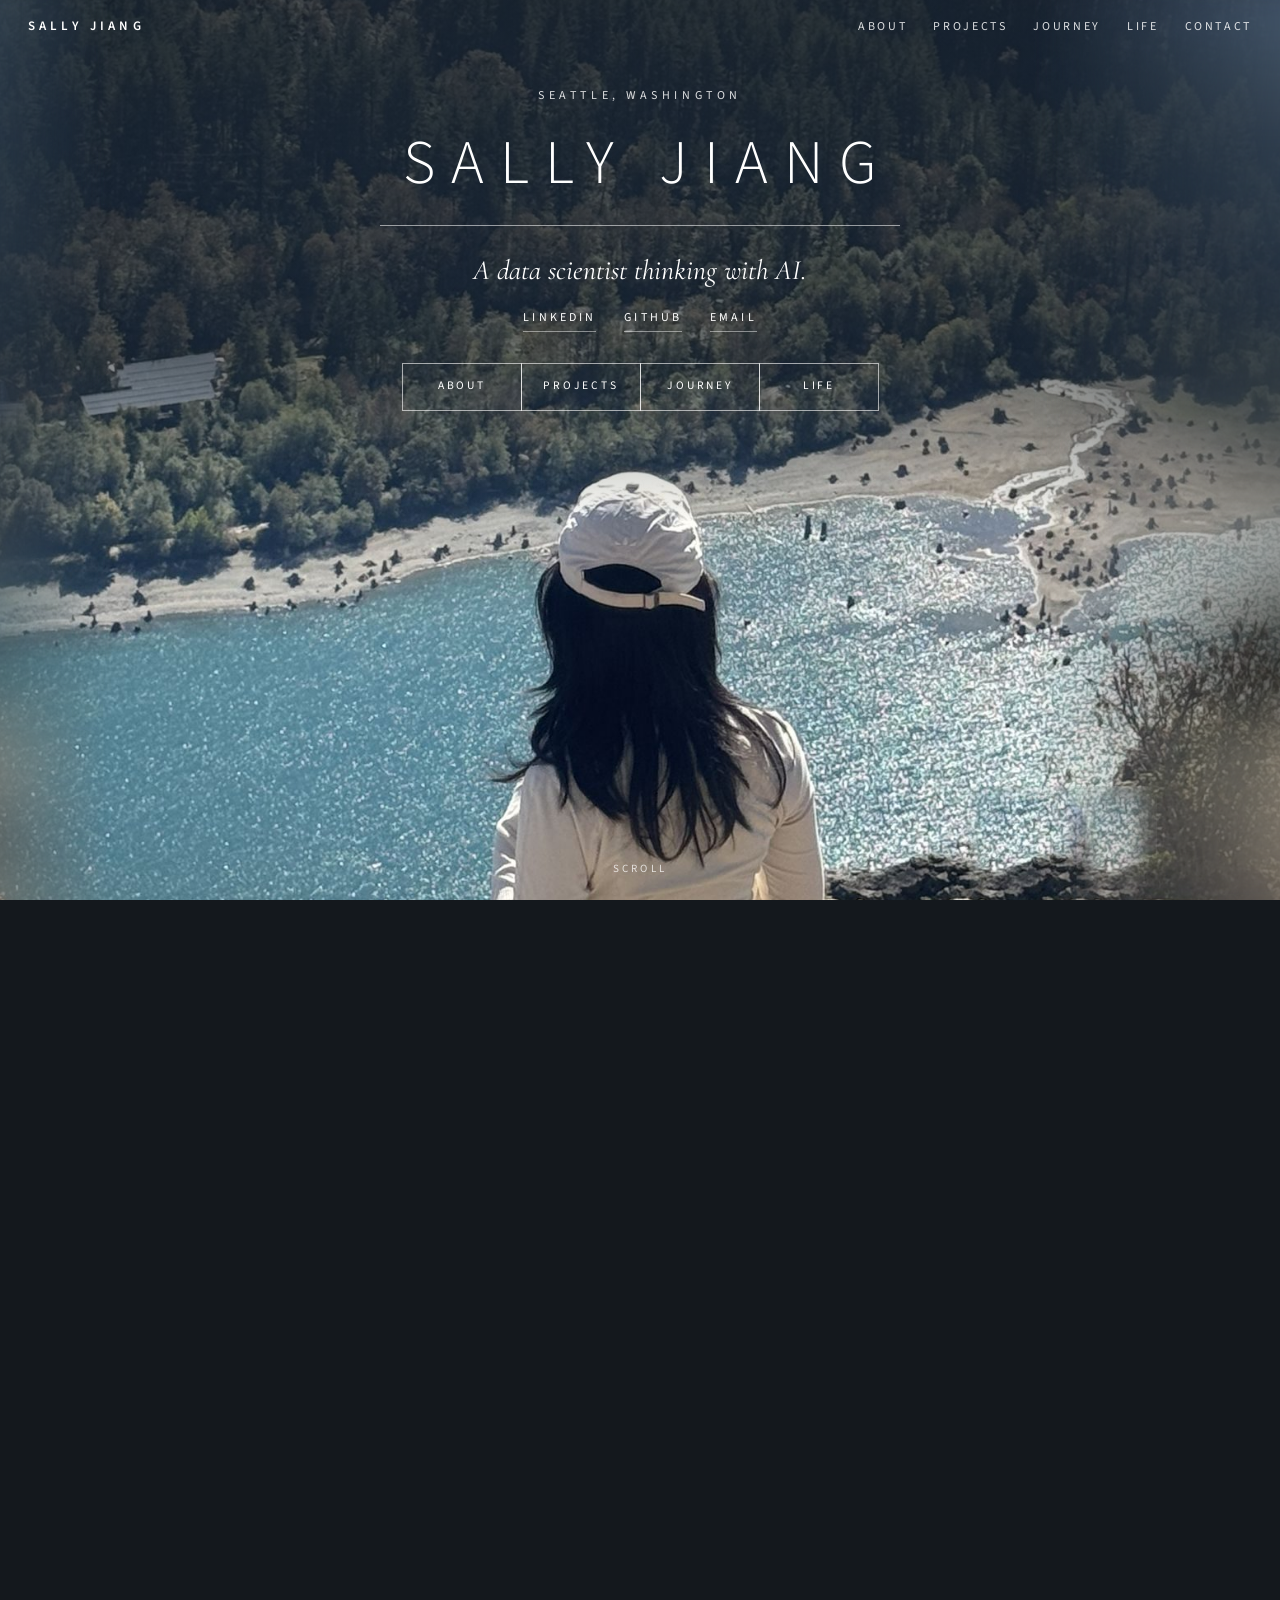
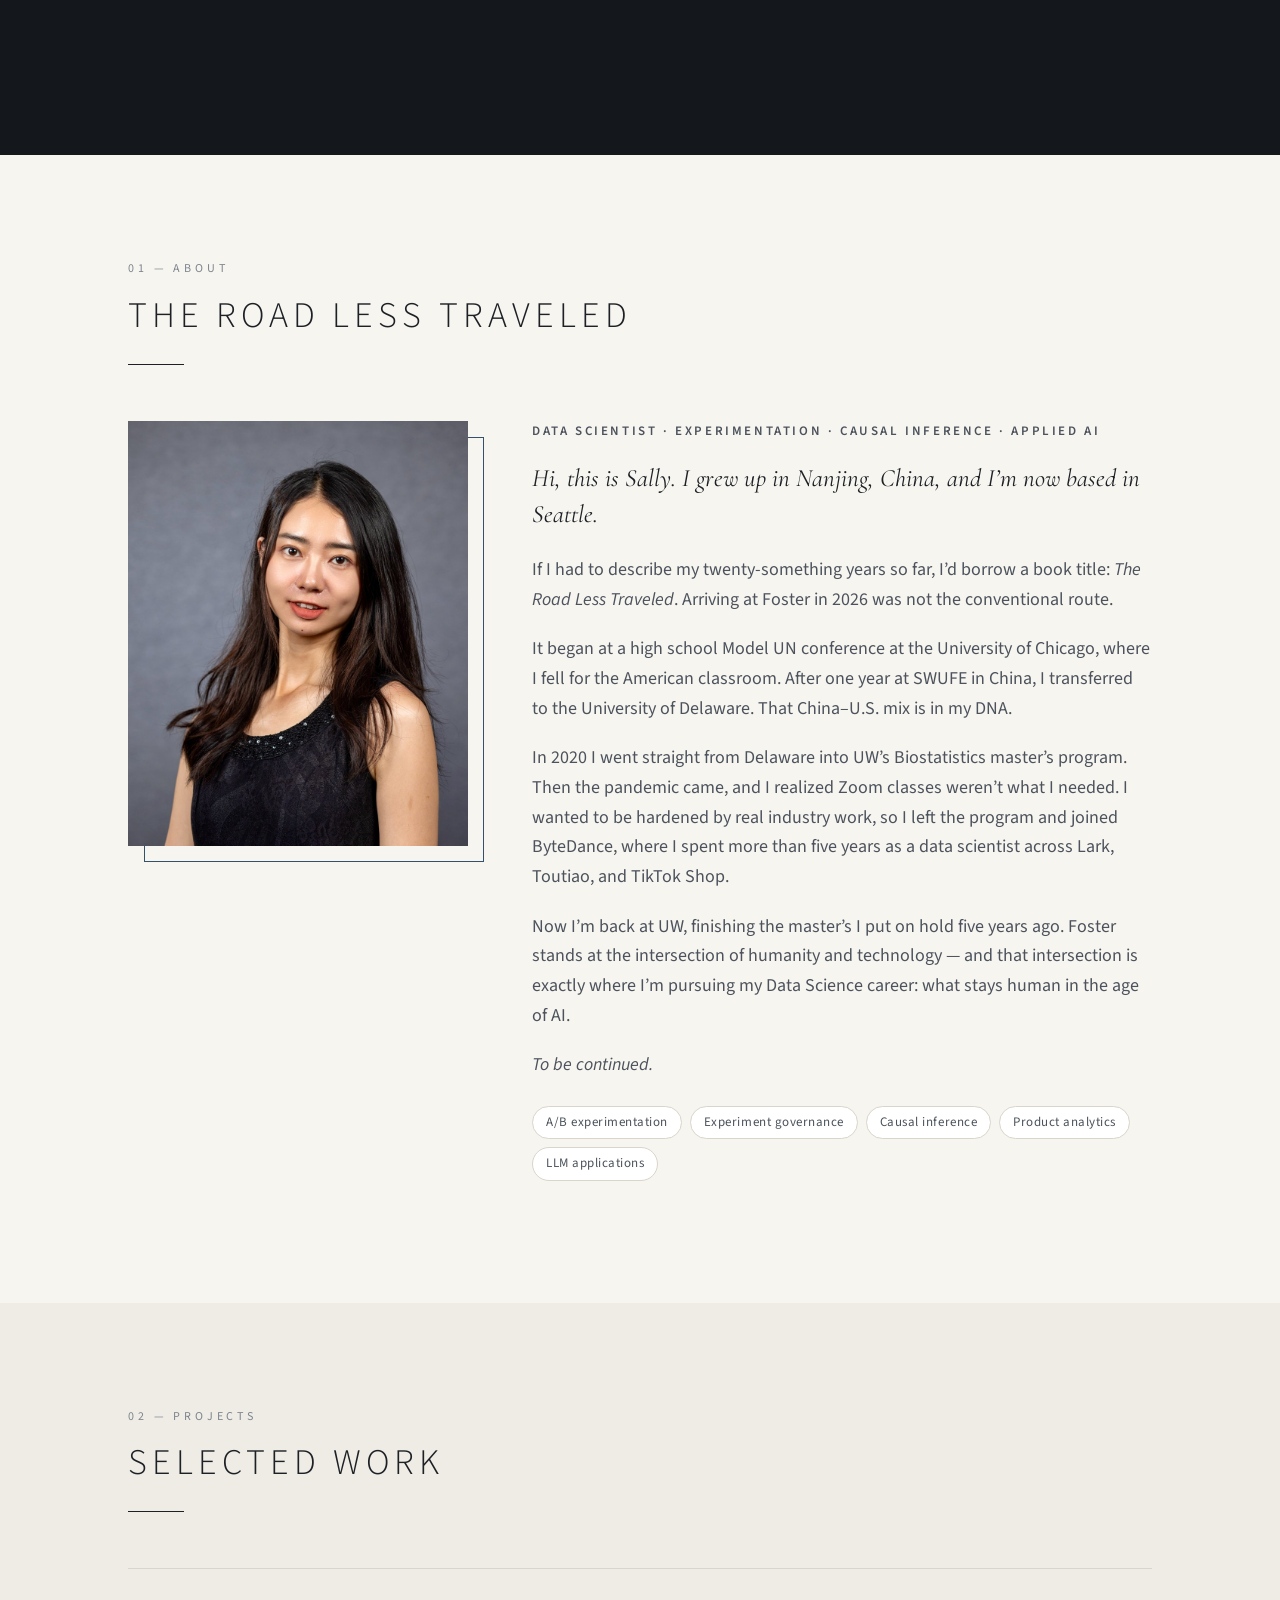
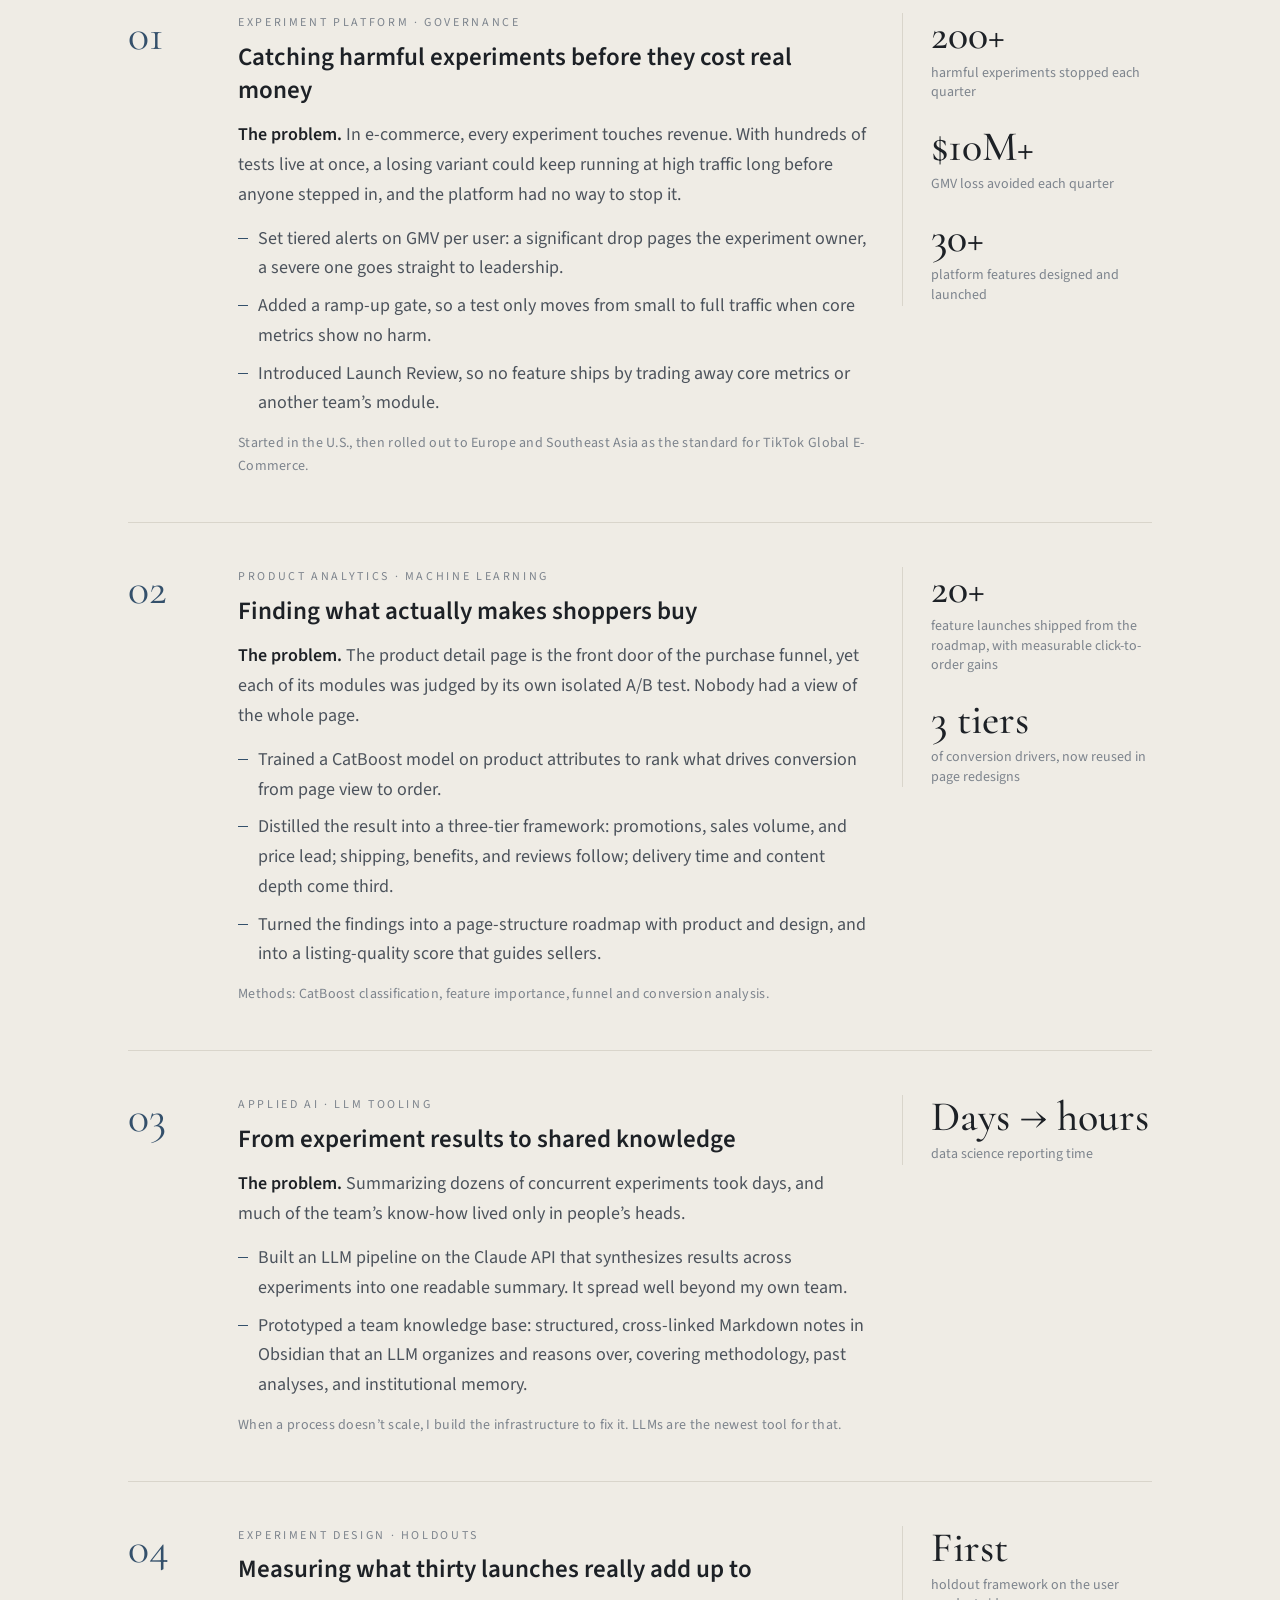
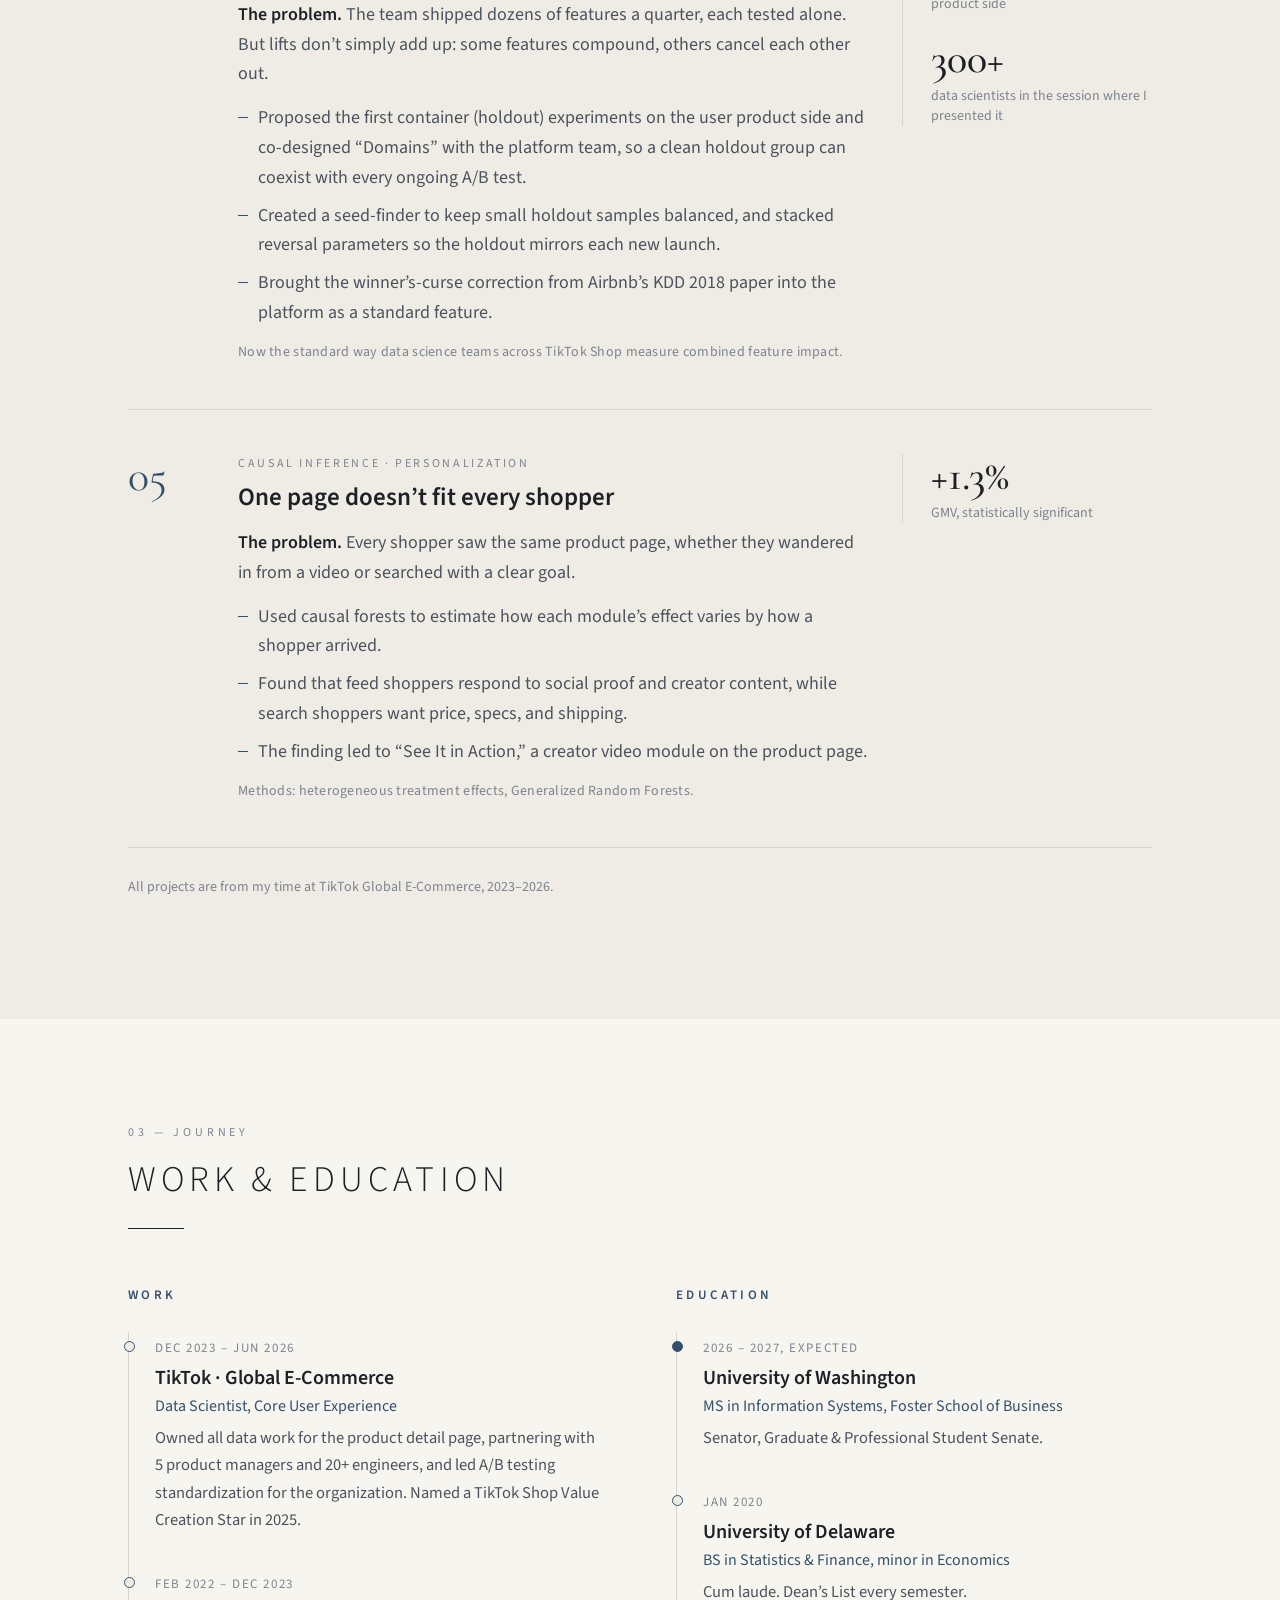
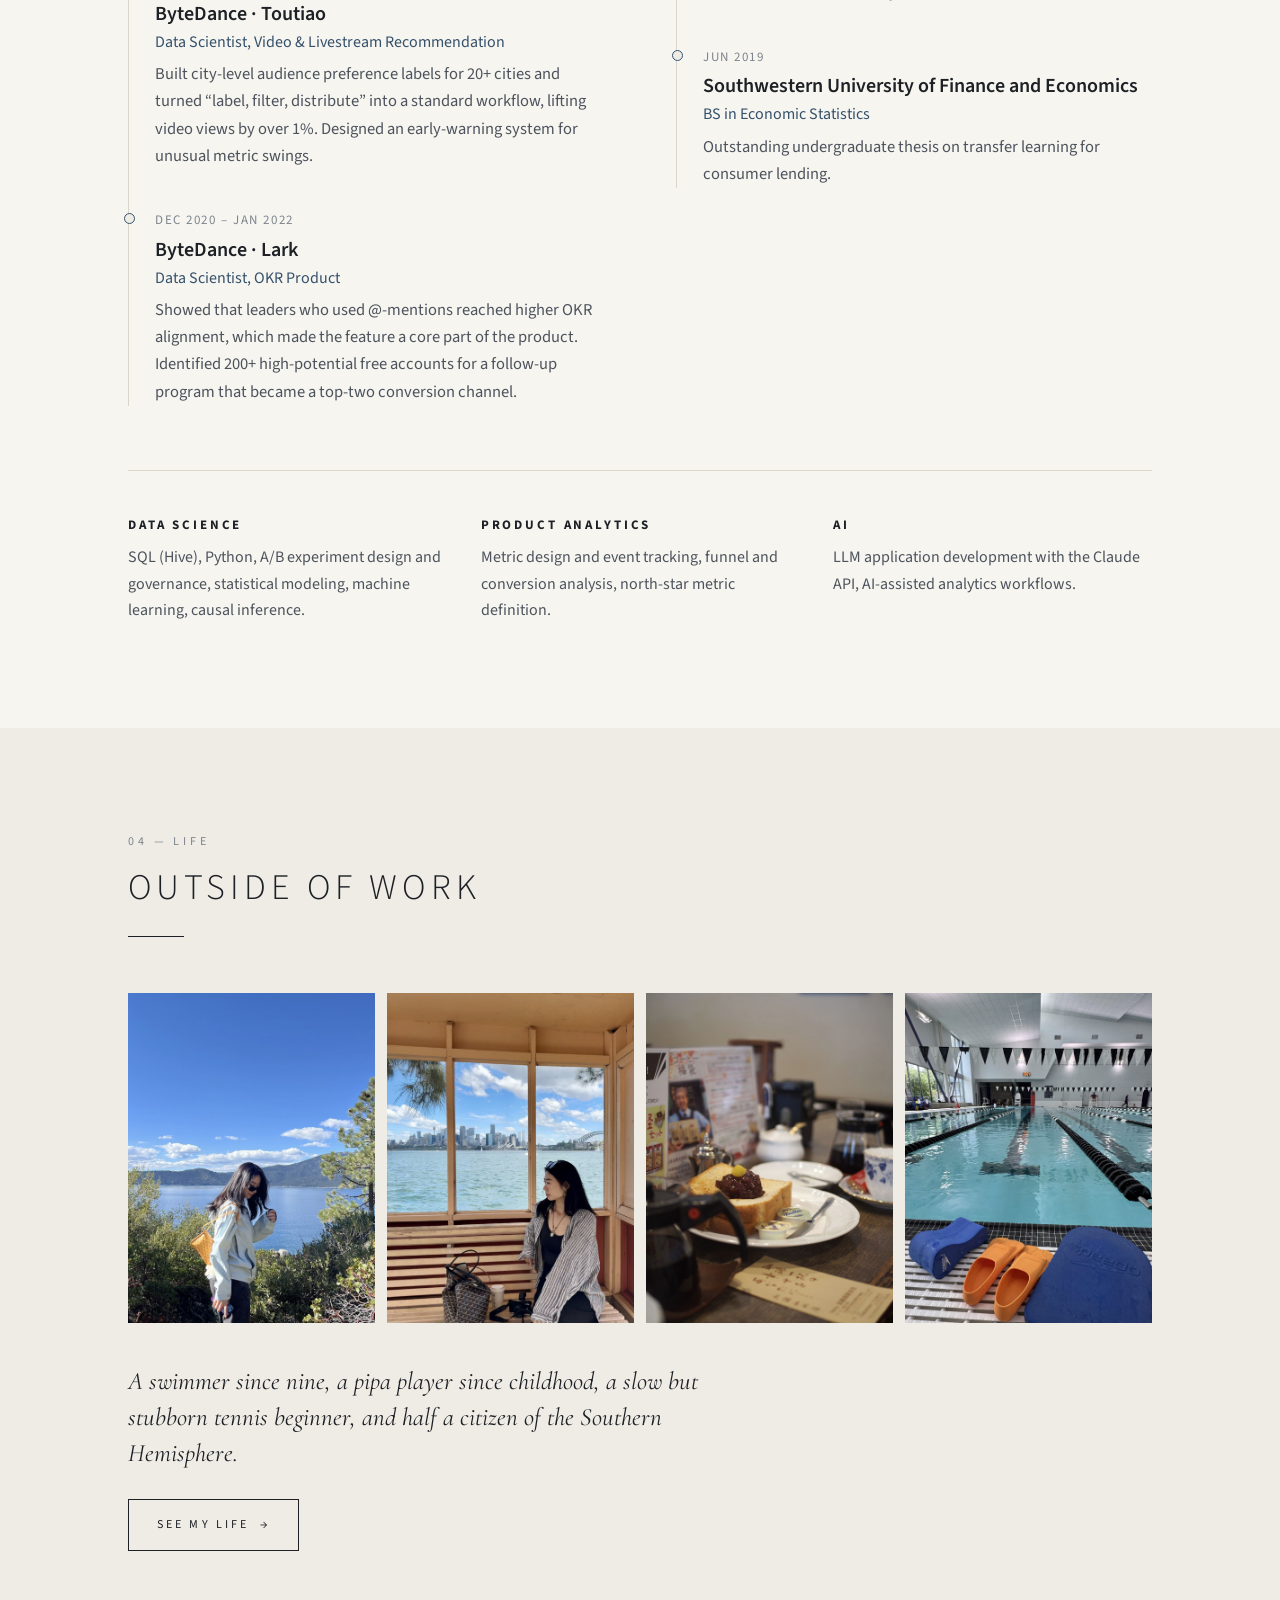
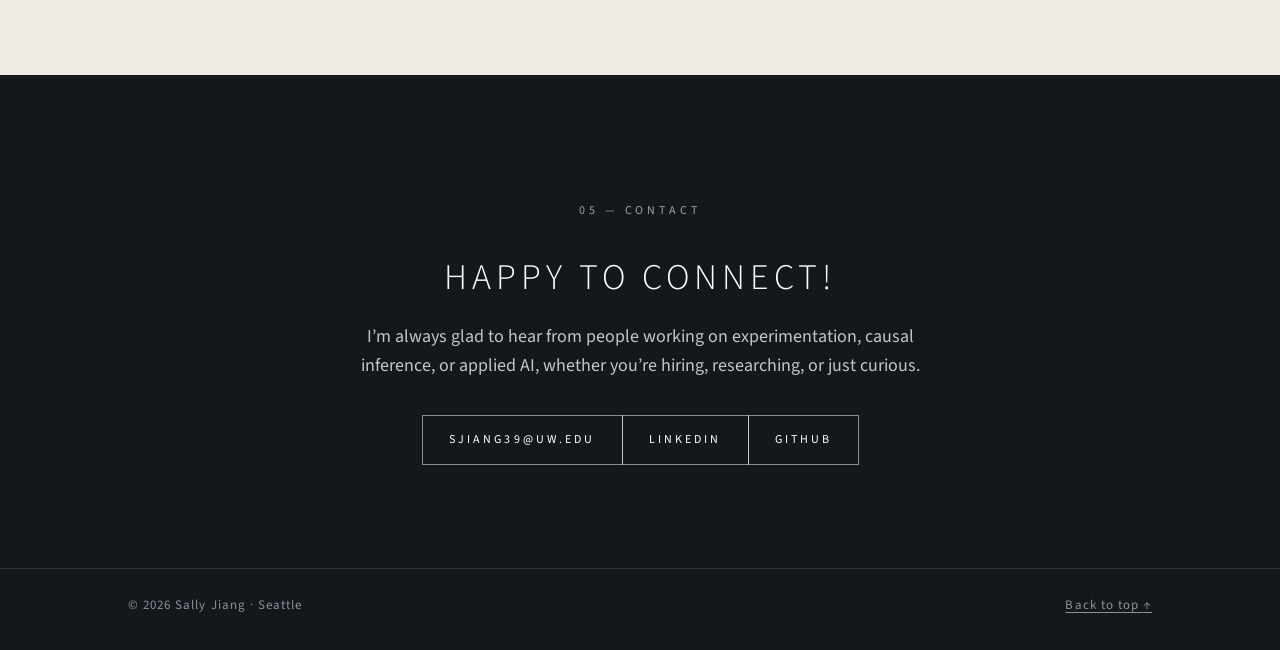
==== index.html @ 3e94e61e "Add files via upload" ====
<!doctype html>
<html lang="en">
<head>
<meta charset="utf-8">
<meta name="viewport" content="width=device-width, initial-scale=1">
<title>Sally Jiang — Data Scientist</title>
<meta name="description" content="Sally Jiang is a Seattle-based data scientist working on experimentation, causal inference, and applied AI. Formerly TikTok Shop; now at UW Foster.">
<meta property="og:title" content="Sally Jiang — Data Scientist">
<meta property="og:description" content="Experimentation, causal inference, and applied AI. Formerly TikTok Shop; now at UW Foster.">
<meta property="og:image" content="img/sally.jpg">
<link rel="preload" as="image" href="img/hero-back.jpg">
<link rel="icon" href="data:image/svg+xml,%3Csvg xmlns='http://www.w3.org/2000/svg' viewBox='0 0 64 64'%3E%3Crect width='64' height='64' fill='%2334506b'/%3E%3Ctext x='32' y='44' font-family='Georgia,serif' font-size='38' font-style='italic' fill='white' text-anchor='middle'%3ES%3C/text%3E%3C/svg%3E">
<link rel="preconnect" href="https://fonts.googleapis.com">
<link rel="preconnect" href="https://fonts.gstatic.com" crossorigin>
<link href="https://fonts.googleapis.com/css2?family=Cormorant+Garamond:ital,wght@0,500;1,400;1,500&family=Source+Sans+3:wght@300;400;600&display=swap" rel="stylesheet">
<link rel="stylesheet" href="style.css">
</head>
<body>

<header class="topbar" id="topbar">
  <a class="brand" href="#top">Sally Jiang</a>
  <nav aria-label="Primary">
    <a class="opt" href="#about">About</a>
    <a href="#projects">Projects</a>
    <a class="opt" href="#journey">Journey</a>
    <a href="life.html">Life</a>
    <a class="opt" href="#contact">Contact</a>
  </nav>
</header>

<div class="hero-scroll" id="top">
  <div class="hero-stage" id="stage">
    <div class="blur" style="background-image:url('img/hero-blur.jpg')"></div>
    <div class="shot"><img src="img/hero-back.jpg" alt="Sally seen from behind, sitting on a rocky ledge above a turquoise lake and a forested valley"></div>
    <div class="hero-inner">
      <p class="kicker">Seattle, Washington</p>
      <h1>Sally Jiang</h1>
      <div class="rule"></div>
      <p class="tagline">A data scientist thinking with AI.</p>
      <div class="links">
        <a href="https://www.linkedin.com/in/shan-jiang-uw4593/">LinkedIn</a>
        <a href="https://github.com/Sally615">GitHub</a>
        <a href="mailto:sjiang39@uw.edu">Email</a>
      </div>
      <nav class="boxnav" aria-label="Sections">
        <a href="#about">About</a>
        <a href="#projects">Projects</a>
        <a href="#journey">Journey</a>
        <a href="life.html">Life</a>
      </nav>
    </div>
    <div class="cue">Scroll</div>
  </div>
</div>

<main>

<!-- ============ ABOUT ============ -->
<section id="about">
  <div class="wrap">
    <div class="section-head reveal">
      <p class="eyebrow">01 — About</p>
      <h2>The road less traveled</h2>
    </div>
    <div class="about">
      <div class="portrait reveal">
        <img src="img/sally.jpg" alt="Portrait of Sally Jiang" width="900" height="1125">
      </div>
      <div class="body reveal">
        <p class="role">Data Scientist · Experimentation · Causal Inference · Applied AI</p>
        <p class="lede">Hi, this is Sally. I grew up in Nanjing, China, and I’m now based in Seattle.</p>
        <p>If I had to describe my twenty-something years so far, I’d borrow a book title: <em>The Road Less Traveled</em>. Arriving at Foster in 2026 was not the conventional route.</p>
        <p>It began at a high school Model UN conference at the University of Chicago, where I fell for the American classroom. After one year at SWUFE in China, I transferred to the University of Delaware. That China–U.S. mix is in my DNA.</p>
        <p>In 2020 I went straight from Delaware into UW’s Biostatistics master’s program. Then the pandemic came, and I realized Zoom classes weren’t what I needed. I wanted to be hardened by real industry work, so I left the program and joined ByteDance, where I spent more than five years as a data scientist across Lark, Toutiao, and TikTok Shop.</p>
        <p>Now I’m back at UW, finishing the master’s I put on hold five years ago. Foster stands at the intersection of humanity and technology — and that intersection is exactly where I’m pursuing my Data Science career: what stays human in the age of AI.</p>
        <p><em>To be continued.</em></p>
        <ul class="tags" aria-label="Focus areas">
          <li>A/B experimentation</li>
          <li>Experiment governance</li>
          <li>Causal inference</li>
          <li>Product analytics</li>
          <li>LLM applications</li>
        </ul>
      </div>
    </div>
  </div>
</section>

<!-- ============ PROJECTS ============ -->
<section id="projects" class="tint">
  <div class="wrap">
    <div class="section-head reveal">
      <p class="eyebrow">02 — Projects</p>
      <h2>Selected work</h2>
    </div>

    <article class="project reveal">
      <div class="num">01</div>
      <div>
        <p class="area">Experiment platform · Governance</p>
        <h3>Catching harmful experiments before they cost real money</h3>
        <p><b>The problem.</b> In e-commerce, every experiment touches revenue. With hundreds of tests live at once, a losing variant could keep running at high traffic long before anyone stepped in, and the platform had no way to stop it.</p>
        <ul class="how">
          <li>Set tiered alerts on GMV per user: a significant drop pages the experiment owner, a severe one goes straight to leadership.</li>
          <li>Added a ramp-up gate, so a test only moves from small to full traffic when core metrics show no harm.</li>
          <li>Introduced Launch Review, so no feature ships by trading away core metrics or another team’s module.</li>
        </ul>
        <p class="meth">Started in the U.S., then rolled out to Europe and Southeast Asia as the standard for TikTok Global E-Commerce.</p>
      </div>
      <aside>
        <div class="stat"><b>200+</b><span>harmful experiments stopped each quarter</span></div>
        <div class="stat"><b>$10M+</b><span>GMV loss avoided each quarter</span></div>
        <div class="stat"><b>30+</b><span>platform features designed and launched</span></div>
      </aside>
    </article>

    <article class="project reveal">
      <div class="num">02</div>
      <div>
        <p class="area">Product analytics · Machine learning</p>
        <h3>Finding what actually makes shoppers buy</h3>
        <p><b>The problem.</b> The product detail page is the front door of the purchase funnel, yet each of its modules was judged by its own isolated A/B test. Nobody had a view of the whole page.</p>
        <ul class="how">
          <li>Trained a CatBoost model on product attributes to rank what drives conversion from page view to order.</li>
          <li>Distilled the result into a three-tier framework: promotions, sales volume, and price lead; shipping, benefits, and reviews follow; delivery time and content depth come third.</li>
          <li>Turned the findings into a page-structure roadmap with product and design, and into a listing-quality score that guides sellers.</li>
        </ul>
        <p class="meth">Methods: CatBoost classification, feature importance, funnel and conversion analysis.</p>
      </div>
      <aside>
        <div class="stat"><b>20+</b><span>feature launches shipped from the roadmap, with measurable click-to-order gains</span></div>
        <div class="stat"><b>3 tiers</b><span>of conversion drivers, now reused in page redesigns</span></div>
      </aside>
    </article>

    <article class="project reveal">
      <div class="num">03</div>
      <div>
        <p class="area">Applied AI · LLM tooling</p>
        <h3>From experiment results to shared knowledge</h3>
        <p><b>The problem.</b> Summarizing dozens of concurrent experiments took days, and much of the team’s know-how lived only in people’s heads.</p>
        <ul class="how">
          <li>Built an LLM pipeline on the Claude API that synthesizes results across experiments into one readable summary. It spread well beyond my own team.</li>
          <li>Prototyped a team knowledge base: structured, cross-linked Markdown notes in Obsidian that an LLM organizes and reasons over, covering methodology, past analyses, and institutional memory.</li>
        </ul>
        <p class="meth">When a process doesn’t scale, I build the infrastructure to fix it. LLMs are the newest tool for that.</p>
      </div>
      <aside>
        <div class="stat"><b>Days → hours</b><span>data science reporting time</span></div>
      </aside>
    </article>

    <article class="project reveal">
      <div class="num">04</div>
      <div>
        <p class="area">Experiment design · Holdouts</p>
        <h3>Measuring what thirty launches really add up to</h3>
        <p><b>The problem.</b> The team shipped dozens of features a quarter, each tested alone. But lifts don’t simply add up: some features compound, others cancel each other out.</p>
        <ul class="how">
          <li>Proposed the first container (holdout) experiments on the user product side and co-designed “Domains” with the platform team, so a clean holdout group can coexist with every ongoing A/B test.</li>
          <li>Created a seed-finder to keep small holdout samples balanced, and stacked reversal parameters so the holdout mirrors each new launch.</li>
          <li>Brought the winner’s-curse correction from Airbnb’s KDD 2018 paper into the platform as a standard feature.</li>
        </ul>
        <p class="meth">Now the standard way data science teams across TikTok Shop measure combined feature impact.</p>
      </div>
      <aside>
        <div class="stat"><b>First</b><span>holdout framework on the user product side</span></div>
        <div class="stat"><b>300+</b><span>data scientists in the session where I presented it</span></div>
      </aside>
    </article>

    <article class="project reveal">
      <div class="num">05</div>
      <div>
        <p class="area">Causal inference · Personalization</p>
        <h3>One page doesn’t fit every shopper</h3>
        <p><b>The problem.</b> Every shopper saw the same product page, whether they wandered in from a video or searched with a clear goal.</p>
        <ul class="how">
          <li>Used causal forests to estimate how each module’s effect varies by how a shopper arrived.</li>
          <li>Found that feed shoppers respond to social proof and creator content, while search shoppers want price, specs, and shipping.</li>
          <li>The finding led to “See It in Action,” a creator video module on the product page.</li>
        </ul>
        <p class="meth">Methods: heterogeneous treatment effects, Generalized Random Forests.</p>
      </div>
      <aside>
        <div class="stat"><b>+1.3%</b><span>GMV, statistically significant</span></div>
      </aside>
    </article>

    <p class="note">All projects are from my time at TikTok Global E-Commerce, 2023–2026.</p>
  </div>
</section>

<!-- ============ JOURNEY ============ -->
<section id="journey">
  <div class="wrap">
    <div class="section-head reveal">
      <p class="eyebrow">03 — Journey</p>
      <h2>Work &amp; education</h2>
    </div>
    <div class="journey">
      <div class="reveal">
        <h3 class="col">Work</h3>
        <ol class="timeline">
          <li>
            <time>Dec 2023 – Jun 2026</time>
            <h4>TikTok · Global E-Commerce</h4>
            <p class="sub">Data Scientist, Core User Experience</p>
            <p>Owned all data work for the product detail page, partnering with 5 product managers and 20+ engineers, and led A/B testing standardization for the organization. Named a TikTok Shop Value Creation Star in 2025.</p>
          </li>
          <li>
            <time>Feb 2022 – Dec 2023</time>
            <h4>ByteDance · Toutiao</h4>
            <p class="sub">Data Scientist, Video &amp; Livestream Recommendation</p>
            <p>Built city-level audience preference labels for 20+ cities and turned “label, filter, distribute” into a standard workflow, lifting video views by over 1%. Designed an early-warning system for unusual metric swings.</p>
          </li>
          <li>
            <time>Dec 2020 – Jan 2022</time>
            <h4>ByteDance · Lark</h4>
            <p class="sub">Data Scientist, OKR Product</p>
            <p>Showed that leaders who used @-mentions reached higher OKR alignment, which made the feature a core part of the product. Identified 200+ high-potential free accounts for a follow-up program that became a top-two conversion channel.</p>
          </li>
        </ol>
      </div>
      <div class="reveal">
        <h3 class="col">Education</h3>
        <ol class="timeline">
          <li class="now">
            <time>2026 – 2027, expected</time>
            <h4>University of Washington</h4>
            <p class="sub">MS in Information Systems, Foster School of Business</p>
            <p>Senator, Graduate &amp; Professional Student Senate.</p>
          </li>
          <li>
            <time>Jan 2020</time>
            <h4>University of Delaware</h4>
            <p class="sub">BS in Statistics &amp; Finance, minor in Economics</p>
            <p>Cum laude. Dean’s List every semester.</p>
          </li>
          <li>
            <time>Jun 2019</time>
            <h4>Southwestern University of Finance and Economics</h4>
            <p class="sub">BS in Economic Statistics</p>
            <p>Outstanding undergraduate thesis on transfer learning for consumer lending.</p>
          </li>
        </ol>
      </div>
    </div>

    <div class="skills reveal">
      <div>
        <h4>Data science</h4>
        <p>SQL (Hive), Python, A/B experiment design and governance, statistical modeling, machine learning, causal inference.</p>
      </div>
      <div>
        <h4>Product analytics</h4>
        <p>Metric design and event tracking, funnel and conversion analysis, north-star metric definition.</p>
      </div>
      <div>
        <h4>AI</h4>
        <p>LLM application development with the Claude API, AI-assisted analytics workflows.</p>
      </div>
    </div>
  </div>
</section>

<!-- ============ LIFE TEASER ============ -->
<section id="life" class="tint">
  <div class="wrap">
    <div class="section-head reveal">
      <p class="eyebrow">04 — Life</p>
      <h2>Outside of work</h2>
    </div>
    <div class="teaser reveal">
      <a href="life.html"><img src="img/lake.jpg" alt="Sally on a trail above a blue mountain lake" loading="lazy"></a>
      <a href="life.html"><img src="img/sydney-harbour.jpg" alt="Sally in a wooden shelter looking across Sydney Harbour" loading="lazy"></a>
      <a href="life.html"><img src="img/toast.jpg" alt="Thick toast and coffee in a Japanese kissaten" loading="lazy"></a>
      <a href="life.html"><img src="img/pool.jpg" alt="An indoor lap pool with fins and a kickboard on the deck" loading="lazy"></a>
    </div>
    <p class="lede reveal" style="max-width:640px">A swimmer since nine, a pipa player since childhood, a slow but stubborn tennis beginner, and half a citizen of the Southern Hemisphere.</p>
    <p class="reveal" style="margin-top:28px"><a class="btn" href="life.html">See my life &nbsp;→</a></p>
  </div>
</section>

</main>

<!-- ============ CONTACT ============ -->
<section id="contact" class="contact">
  <div class="wrap">
    <p class="eyebrow">05 — Contact</p>
    <h2>Happy to connect!</h2>
    <p>I’m always glad to hear from people working on experimentation, causal inference, or applied AI, whether you’re hiring, researching, or just curious.</p>
    <div class="links">
      <a href="mailto:sjiang39@uw.edu">sjiang39@uw.edu</a>
      <a href="https://www.linkedin.com/in/shan-jiang-uw4593/">LinkedIn</a>
      <a href="https://github.com/Sally615">GitHub</a>
    </div>
  </div>
</section>
<footer>
  <div class="wrap"><span>© 2026 Sally Jiang · Seattle</span><a href="#top">Back to top ↑</a></div>
</footer>

<script>
(function () {
  var bar = document.getElementById('topbar');
  var stage = document.getElementById('stage'), wrap = document.getElementById('top');
  function onScroll() {
    var vh = window.innerHeight, span = wrap.offsetHeight - vh;
    var p = span > 10 ? Math.min(1, Math.max(0, window.scrollY / span)) : 0;
    stage.style.setProperty('--p', p.toFixed(4));
    bar.classList.toggle('solid', window.scrollY > wrap.offsetHeight - 70);
  }
  window.addEventListener('resize', onScroll);
  window.addEventListener('scroll', onScroll, { passive: true }); onScroll();
  var els = document.querySelectorAll('.reveal');
  if (!('IntersectionObserver' in window)) { els.forEach(function (e) { e.classList.add('in'); }); return; }
  var io = new IntersectionObserver(function (entries) {
    entries.forEach(function (en) { if (en.isIntersecting) { en.target.classList.add('in'); io.unobserve(en.target); } });
  }, { threshold: 0.08 });
  els.forEach(function (e) { io.observe(e); });
})();
</script>
</body>
</html>
---- style.css ----
/* Sally Jiang — personal site */
:root {
  --paper: #f7f5f0;
  --paper-2: #efece5;
  --ink: #1d2126;
  --ink-2: #4c535c;
  --ink-3: #7d848d;
  --line: #d9d5cb;
  --accent: #34506b;      /* indigo, the Japanese "ai" blue */
  --accent-soft: #e3e8ee;
  --night: #14181d;
  --sans: "Source Sans 3", "Source Sans Pro", -apple-system, BlinkMacSystemFont, "Segoe UI", Helvetica, Arial, sans-serif;
  --serif: "Cormorant Garamond", "Iowan Old Style", Georgia, serif;
  --wrap: 1080px;
}

* { box-sizing: border-box; }
html { scroll-behavior: smooth; -webkit-text-size-adjust: 100%; }
body {
  margin: 0;
  background: var(--paper);
  color: var(--ink);
  font-family: var(--sans);
  font-size: 18px;
  line-height: 1.65;
  font-weight: 400;
  -webkit-font-smoothing: antialiased;
}
img { display: block; max-width: 100%; height: auto; }
a { color: var(--accent); text-decoration-thickness: 1px; text-underline-offset: 3px; }
a:hover { color: var(--ink); }
p { margin: 0 0 1.1em; }
h1, h2, h3 { margin: 0; font-weight: 400; }

.wrap { max-width: var(--wrap); margin: 0 auto; padding: 0 28px; }

/* ---------- Top bar ---------- */
.topbar {
  position: fixed; inset: 0 0 auto 0; z-index: 20;
  display: flex; align-items: center; justify-content: space-between;
  padding: 16px 28px;
  color: #fff;
  transition: background .3s, color .3s, box-shadow .3s, padding .3s;
}
.topbar .brand {
  font-size: 13px; letter-spacing: .32em; text-transform: uppercase;
  color: inherit; text-decoration: none; font-weight: 600;
}
.topbar nav { display: flex; gap: 26px; }
.topbar nav a {
  font-size: 12px; letter-spacing: .22em; text-transform: uppercase;
  color: inherit; text-decoration: none; opacity: .85;
}
.topbar nav a:hover, .topbar nav a[aria-current] { opacity: 1; border-bottom: 1px solid currentColor; padding-bottom: 3px; }
.topbar.solid {
  background: rgba(247, 245, 240, .94);
  backdrop-filter: blur(8px);
  color: var(--ink);
  box-shadow: 0 1px 0 var(--line);
  padding: 12px 28px;
}

/* ---------- Hero ---------- */
.hero {
  position: relative; min-height: 100vh; min-height: 100svh;
  display: grid; place-items: center;
  color: #fff; text-align: center;
  background: var(--night) center 30% / cover no-repeat;
  padding: 110px 24px 80px;
}
.hero::before {
  content: ""; position: absolute; inset: 0;
  background: linear-gradient(180deg, rgba(14,18,22,.62) 0%, rgba(14,18,22,.50) 55%, rgba(14,18,22,.30) 100%);
}
.hero > * { position: relative; }
.hero-inner { max-width: 780px; }
.hero .kicker {
  font-size: 12px; letter-spacing: .38em; text-transform: uppercase; opacity: .85; margin: 0 0 26px;
}
.hero h1 {
  font-size: clamp(34px, 6.2vw, 62px);
  letter-spacing: .26em; text-transform: uppercase; font-weight: 300;
  padding-left: .26em; /* optical centring for tracked caps */
  line-height: 1.15;
}
.hero .rule { width: 100%; max-width: 560px; height: 1px; background: rgba(255,255,255,.55); margin: 28px auto; }
.hero .tagline {
  font-family: var(--serif); font-style: italic;
  font-size: clamp(21px, 2.6vw, 28px); line-height: 1.4; margin: 0 0 22px;
}
.hero .links { display: flex; flex-wrap: wrap; justify-content: center; gap: 8px 28px; margin-bottom: 44px; }
.hero .links a {
  color: #fff; font-size: 12px; letter-spacing: .26em; text-transform: uppercase; text-decoration: none;
  border-bottom: 1px solid rgba(255,255,255,.45); padding-bottom: 3px;
}
.hero .links a:hover { border-color: #fff; }
.boxnav { display: flex; flex-wrap: wrap; justify-content: center; }
.boxnav a {
  color: #fff; text-decoration: none;
  font-size: 11.5px; letter-spacing: .26em; text-transform: uppercase;
  padding: 14px 22px; min-width: 132px;
  border: 1px solid rgba(255,255,255,.6); margin: 0 -1px -1px 0;
  transition: background .25s, color .25s;
}
.boxnav a:hover { background: #fff; color: var(--night); }
.hero.short { min-height: 68vh; background-position: center 8%; }

/* Home hero: centred first view, then the photo slides right on scroll */
.hero-scroll { position: relative; background: var(--night); }
.hero-stage {
  --p: 0; --iw: 155.5vh; --oy: 55.6%;   /* first view: a wide slice of the photo, forest down to the hair */
  position: relative; height: 100vh; height: 100svh; overflow: hidden; color: #fff; text-align: center;
}
.hero-stage .blur {
  position: absolute; inset: 0 -8%; background: center / 100% 100% no-repeat;
  filter: blur(26px) brightness(.72) saturate(.95); transform: scaleY(1.08); opacity: calc(1 - var(--p));
}
.hero-stage .shot {
  position: absolute; top: 0; height: 100%;
  left: calc(50% - var(--iw) / 2 + var(--p) * var(--iw) / 2);
  width: calc(var(--iw) + var(--p) * (50% - var(--iw)));
  -webkit-mask-image: linear-gradient(90deg, transparent 0, #000 calc((1 - var(--p)) * 12%), #000 calc(100% - (1 - var(--p)) * 22%), transparent 100%);
          mask-image: linear-gradient(90deg, transparent 0, #000 calc((1 - var(--p)) * 12%), #000 calc(100% - (1 - var(--p)) * 22%), transparent 100%);
}
.hero-stage .shot img { width: 100%; height: 100%; object-fit: cover; object-position: center calc(var(--oy) + var(--p) * (85% - var(--oy))); }
.hero-stage .shot::after {
  content: ""; position: absolute; inset: 0; opacity: calc(1 - var(--p) * .85);
  background: linear-gradient(180deg, rgba(14,18,22,.66) 0%, rgba(14,18,22,.5) 40%, rgba(14,18,22,0) 58%);
}
.hero-stage .hero-inner {
  position: absolute; top: 0; left: 0; width: calc(100% - var(--p) * 50%); max-width: none;
  padding: calc(9.5vh + var(--p) * 16vh) 24px 0;
}
.hero-stage .kicker { font-size: 12px; letter-spacing: .38em; text-transform: uppercase; opacity: .85; margin: 0 0 2.6vh; }
.hero-stage h1 {
  font-size: clamp(30px, 7vh, 62px); letter-spacing: .26em; padding-left: .26em; text-transform: uppercase;
  font-weight: 300; line-height: 1.15;
}
.hero-stage .rule { width: 100%; max-width: 520px; height: 1px; background: rgba(255,255,255,.55); margin: 2.8vh auto; }
.hero-stage .tagline { font-family: var(--serif); font-style: italic; font-size: clamp(19px, 3.1vh, 28px); line-height: 1.4; margin: 0 0 2vh; }
.hero-stage .links { display: flex; flex-wrap: wrap; justify-content: center; gap: 8px 28px; margin-bottom: 3.4vh; }
.hero-stage .links a {
  color: #fff; font-size: 12px; letter-spacing: .26em; text-transform: uppercase; text-decoration: none;
  border-bottom: 1px solid rgba(255,255,255,.45); padding-bottom: 3px;
}
.hero-stage .boxnav a { padding: 1.5vh 20px; min-width: 120px; }
.hero-stage .cue {
  position: absolute; left: 0; right: 0; bottom: 22px; font-size: 11px; letter-spacing: .3em; text-transform: uppercase;
  opacity: calc(.75 - var(--p) * 3); pointer-events: none;
}
@media (min-width: 900px) and (prefers-reduced-motion: no-preference) {
  .hero-scroll { height: 195vh; }
  .hero-stage { position: sticky; top: 0; }
}
@media (max-width: 899px) {
  .hero-stage { --iw: 71.5vh; --oy: 85%; }
  .hero-stage .cue { display: none; }
  .hero-stage h1 { letter-spacing: .18em; padding-left: .18em; font-size: min(8.4vw, 7vh); }
  .hero-stage .hero-inner { padding-top: 9.5vh; }
  .hero-stage .rule { margin: 2.2vh auto; }
  .hero-stage .boxnav a { min-width: 0; flex: 1 1 40%; }
}

/* Split hero: text panel + full-height portrait photo */
.hero.split {
  display: grid; grid-template-columns: minmax(0, 1fr) minmax(0, 1fr); place-items: stretch;
  padding: 0; text-align: left; background: var(--night);
}
.hero.split::before { display: none; }
.hero.split .hero-inner { align-self: center; padding: 120px 9% 80px 11%; max-width: none; }
.hero.split h1 { padding-left: 0; }
.hero.split .rule { margin: 28px 0; max-width: 420px; }
.hero.split .links, .hero.split .boxnav { justify-content: flex-start; }
.hero.split .boxnav a { min-width: 0; padding: 13px 18px; text-align: center; }
.hero-photo { position: relative; min-height: 100vh; min-height: 100svh; }
.hero-photo img { position: absolute; inset: 0; width: 100%; height: 100%; object-fit: cover; object-position: center 70%; }
.hero-photo::after { content: ""; position: absolute; inset: 0; background: linear-gradient(180deg, rgba(14,18,22,.35) 0%, rgba(14,18,22,0) 22%); }
@media (max-width: 900px) {
  .hero.split { grid-template-columns: 1fr; }
  .hero-photo { order: -1; min-height: 58vh; min-height: 58svh; }
  .hero.split .hero-inner { padding: 44px 24px 56px; }
  .hero.split { min-height: 0; }
}

/* ---------- Sections ---------- */
section { padding: 104px 0; }
section.tint { background: var(--paper-2); }
.eyebrow {
  font-size: 12px; letter-spacing: .32em; text-transform: uppercase; color: var(--ink-3); margin: 0 0 14px;
}
h2 {
  font-size: clamp(26px, 3.4vw, 36px); letter-spacing: .14em; text-transform: uppercase; font-weight: 300;
  line-height: 1.25;
}
.section-head { margin-bottom: 56px; }
.section-head::after { content: ""; display: block; width: 56px; height: 1px; background: var(--ink); margin-top: 26px; }
.lede { font-family: var(--serif); font-style: italic; font-size: 25px; line-height: 1.45; color: var(--ink); }

/* ---------- About ---------- */
.about { display: grid; grid-template-columns: 340px 1fr; gap: 64px; align-items: start; }
.about .portrait { position: relative; }
.about .portrait img { width: 100%; aspect-ratio: 4 / 5; object-fit: cover; object-position: center 20%; }
.about .portrait::after {
  content: ""; position: absolute; inset: 16px -16px -16px 16px; border: 1px solid var(--accent); z-index: -1;
}
.about .portrait { z-index: 0; }
.about .role { font-size: 13px; letter-spacing: .2em; text-transform: uppercase; color: var(--accent); font-weight: 600; margin-bottom: 18px; }
.about .body p { color: var(--ink-2); }
.about .body p.lede { color: var(--ink); margin-bottom: .9em; }
.tags { display: flex; flex-wrap: wrap; gap: 8px; margin-top: 26px; padding: 0; list-style: none; }
.tags li {
  font-size: 13px; letter-spacing: .04em; padding: 5px 13px; border: 1px solid var(--line); border-radius: 999px;
  background: #fff; color: var(--ink-2);
}

/* ---------- Projects ---------- */
.project {
  display: grid; grid-template-columns: 76px 1fr 250px; gap: 34px;
  padding: 44px 0; border-top: 1px solid var(--line);
}
.project:last-of-type { border-bottom: 1px solid var(--line); }
.project .num { font-family: var(--serif); font-size: 44px; line-height: 1; color: var(--accent); }
.project .area { font-size: 12px; letter-spacing: .22em; text-transform: uppercase; color: var(--ink-3); margin: 0 0 8px; }
.project h3 { font-size: 25px; line-height: 1.3; font-weight: 600; margin-bottom: 14px; }
.project p { color: var(--ink-2); margin-bottom: .8em; }
.project p b { color: var(--ink); font-weight: 600; }
.project .how { margin: 0; padding: 0; list-style: none; }
.project .how li { color: var(--ink-2); padding-left: 20px; position: relative; margin-bottom: .45em; }
.project .how li::before { content: ""; position: absolute; left: 0; top: .78em; width: 10px; height: 1px; background: var(--accent); }
.project .meth { font-size: 14px; color: var(--ink-3); margin: 14px 0 0; letter-spacing: .02em; }
.project aside { border-left: 1px solid var(--line); padding-left: 28px; align-self: start; }
.stat { margin-bottom: 22px; }
.stat:last-child { margin-bottom: 0; }
.stat b { display: block; font-family: var(--serif); font-size: 42px; font-weight: 500; line-height: 1.05; color: var(--ink); }
.stat span { display: block; font-size: 14px; line-height: 1.4; color: var(--ink-3); margin-top: 6px; }
.note { font-size: 14px; color: var(--ink-3); margin-top: 28px; }

/* ---------- Journey ---------- */
.journey { display: grid; grid-template-columns: 1fr 1fr; gap: 72px; }
.journey h3.col { font-size: 13px; letter-spacing: .26em; text-transform: uppercase; color: var(--accent); font-weight: 600; margin-bottom: 26px; }
.timeline { list-style: none; margin: 0; padding: 0 0 0 26px; border-left: 1px solid var(--line); }
.timeline li { position: relative; padding-bottom: 34px; }
.timeline li:last-child { padding-bottom: 0; }
.timeline li::before {
  content: ""; position: absolute; left: -31px; top: 9px; width: 9px; height: 9px; border-radius: 50%;
  background: var(--paper-2); border: 1px solid var(--accent);
}
.timeline li.now::before { background: var(--accent); }
.timeline time { font-size: 13px; letter-spacing: .12em; text-transform: uppercase; color: var(--ink-3); }
.timeline h4 { margin: 3px 0 2px; font-size: 20px; font-weight: 600; line-height: 1.3; }
.timeline .sub { font-size: 16px; color: var(--accent); margin: 0 0 6px; }
.timeline p { font-size: 16.5px; color: var(--ink-2); margin: 0; }
.skills { margin-top: 64px; display: grid; grid-template-columns: repeat(3, 1fr); gap: 34px; padding-top: 44px; border-top: 1px solid var(--line); }
.skills h4 { margin: 0 0 8px; font-size: 13px; letter-spacing: .22em; text-transform: uppercase; color: var(--ink); }
.skills p { font-size: 16px; color: var(--ink-2); margin: 0; }

/* ---------- Life teaser ---------- */
.teaser { display: grid; grid-template-columns: repeat(4, 1fr); gap: 12px; margin-bottom: 40px; }
.teaser img { width: 100%; aspect-ratio: 3 / 4; object-fit: cover; filter: saturate(.92); transition: filter .3s, transform .5s; }
.teaser a { overflow: hidden; display: block; }
.teaser a:hover img { filter: none; transform: scale(1.03); }
.btn {
  display: inline-block; text-decoration: none; color: var(--ink);
  font-size: 12px; letter-spacing: .26em; text-transform: uppercase;
  padding: 15px 28px; border: 1px solid var(--ink); transition: background .25s, color .25s;
}
.btn:hover { background: var(--ink); color: var(--paper); }

/* ---------- Contact / footer ---------- */
.contact { background: var(--night); color: #e9e6df; text-align: center; }
.contact h2 { color: #fff; }
.contact .eyebrow { color: #9aa1a9; }
.contact p { max-width: 600px; margin: 22px auto 34px; color: #c2c6cb; }
.contact .links { display: flex; flex-wrap: wrap; justify-content: center; }
.contact .links a {
  color: #fff; text-decoration: none; font-size: 12px; letter-spacing: .26em; text-transform: uppercase;
  padding: 14px 26px; border: 1px solid rgba(255,255,255,.5); margin: 0 -1px -1px 0; transition: background .25s, color .25s;
}
.contact .links a:hover { background: #fff; color: var(--night); }
.contact .links.icons a { flex: 0 0 auto; width: 56px; height: 56px; padding: 0; display: inline-flex; align-items: center; justify-content: center; }
.contact .links.icons a svg { width: 22px; height: 22px; display: block; }
footer { background: var(--night); color: #8a9199; font-size: 13px; letter-spacing: .08em; padding: 26px 0 34px; border-top: 1px solid rgba(255,255,255,.1); }
footer .wrap { display: flex; justify-content: space-between; gap: 16px; flex-wrap: wrap; }
footer a { color: inherit; }

/* ---------- Life page ---------- */
.story { display: grid; grid-template-columns: 1fr 1fr; gap: 64px; align-items: center; }
.story.flip .text { order: 2; }
.story h3 { font-size: 27px; font-weight: 600; line-height: 1.25; margin-bottom: 16px; }
.story p { color: var(--ink-2); }
.story .jp { font-family: var(--serif); font-size: 22px; color: var(--accent); margin-bottom: 6px; font-style: italic; }
.photos { display: grid; gap: 12px; }
.photos.two { grid-template-columns: 1fr 1fr; }
.photos.three { grid-template-columns: 1fr 1fr 1fr; }
.photos figure { margin: 0; }
.photos img { width: 100%; height: auto; object-fit: cover; aspect-ratio: 3 / 4; }
.photos .wide { grid-column: 1 / -1; }
.photos .wide img { aspect-ratio: 16 / 10; }
.photos.trio { grid-template-columns: repeat(3, 1fr); margin-top: 48px; }
.photos.trio img { aspect-ratio: 3 / 2; }
.photos.duo { grid-template-columns: 1.78fr 1fr; }
.photos.duo img { aspect-ratio: 1 / 1; height: auto; }
.photos.duo figure:first-child img { aspect-ratio: 16 / 9; height: auto; }
.twocol { columns: 2; column-gap: 64px; max-width: none; }
.twocol p { break-inside: avoid; color: var(--ink-2); }
.twocol h3 { font-size: 27px; font-weight: 600; line-height: 1.25; margin-bottom: 16px; }
figcaption { font-size: 13.5px; color: var(--ink-3); margin-top: 8px; line-height: 1.4; }
.strip { display: grid; grid-template-columns: repeat(3, 1fr); gap: 12px; margin-top: 56px; }
.strip.four { grid-template-columns: repeat(4, 1fr); }
.strip img { width: 100%; aspect-ratio: 3 / 4; object-fit: cover; }

.shelf { display: grid; grid-template-columns: repeat(2, 1fr); gap: 0 56px; }
.shelf article { padding: 28px 0; border-top: 1px solid var(--line); }
.shelf .kind { font-size: 12px; letter-spacing: .24em; text-transform: uppercase; color: var(--ink-3); margin: 0 0 6px; }
.shelf h3 { font-family: var(--serif); font-style: italic; font-size: 27px; line-height: 1.2; margin-bottom: 2px; }
.shelf h3 a { color: var(--ink); text-decoration: none; }
.shelf h3 a:hover { color: var(--accent); }
.shelf .by { font-size: 15px; color: var(--ink-3); margin: 0 0 10px; }
.shelf p { color: var(--ink-2); font-size: 16.5px; margin: 0; }

.campus { display: grid; grid-template-columns: 1fr 1fr; gap: 64px; align-items: start; }
.campus ul { list-style: none; padding: 0; margin: 0; }
.campus-text { max-width: 720px; }
.campus-text ul { list-style: none; padding: 0; margin: 0; }
.campus-text li { padding: 22px 0; border-top: 1px solid var(--line); }
.campus-text li:last-child { border-bottom: 1px solid var(--line); }
.campus-text h4 { margin: 0 0 4px; font-size: 20px; font-weight: 600; }
.campus-text li p { margin: 0; color: var(--ink-2); font-size: 16.5px; }
.campus li { padding: 22px 0; border-top: 1px solid var(--line); }
.campus li:last-child { border-bottom: 1px solid var(--line); }
.campus h4 { margin: 0 0 4px; font-size: 20px; font-weight: 600; }
.campus li p { margin: 0; color: var(--ink-2); font-size: 16.5px; }

/* ---------- Motion ---------- */
.reveal { opacity: 0; transform: translateY(18px); transition: opacity .8s ease, transform .8s ease; }
.reveal.in { opacity: 1; transform: none; }
@media (prefers-reduced-motion: reduce) {
  html { scroll-behavior: auto; }
  .reveal { opacity: 1; transform: none; transition: none; }
}

/* ---------- Responsive ---------- */
@media (max-width: 900px) {
  body { font-size: 17px; }
  section { padding: 72px 0; }
  .about { grid-template-columns: 1fr; gap: 44px; }
  .about .portrait { max-width: 300px; }
  .project { grid-template-columns: 1fr; gap: 14px; padding: 36px 0; }
  .project aside { border-left: 0; padding-left: 0; display: flex; flex-wrap: wrap; gap: 20px 36px; margin-top: 10px; }
  .stat { margin: 0; }
  .stat b { font-size: 34px; }
  .journey { grid-template-columns: 1fr; gap: 52px; }
  .skills { grid-template-columns: 1fr; gap: 24px; }
  .teaser { grid-template-columns: 1fr 1fr; }
  .story, .campus { grid-template-columns: 1fr; gap: 32px; }
  .story.flip .text { order: 0; }
  .twocol { columns: 1; }
  .photos.trio { grid-template-columns: 1fr; }
  .shelf { grid-template-columns: 1fr; }
}
@media (max-width: 640px) {
  .wrap { padding: 0 20px; }
  .topbar { padding: 14px 20px; }
  .topbar.solid { padding: 11px 20px; }
  .topbar nav { gap: 16px; }
  .topbar nav a.opt { display: none; }
  .topbar .brand { letter-spacing: .22em; }
  .hero h1 { letter-spacing: .18em; padding-left: .18em; }
  .boxnav a { min-width: 0; flex: 1 1 40%; padding: 13px 10px; }
  .contact .links a { flex: 1 1 100%; }
  .strip { grid-template-columns: 1fr 1fr; }
  .strip img:last-child { display: none; }
  .strip.four img:last-child { display: block; }
}
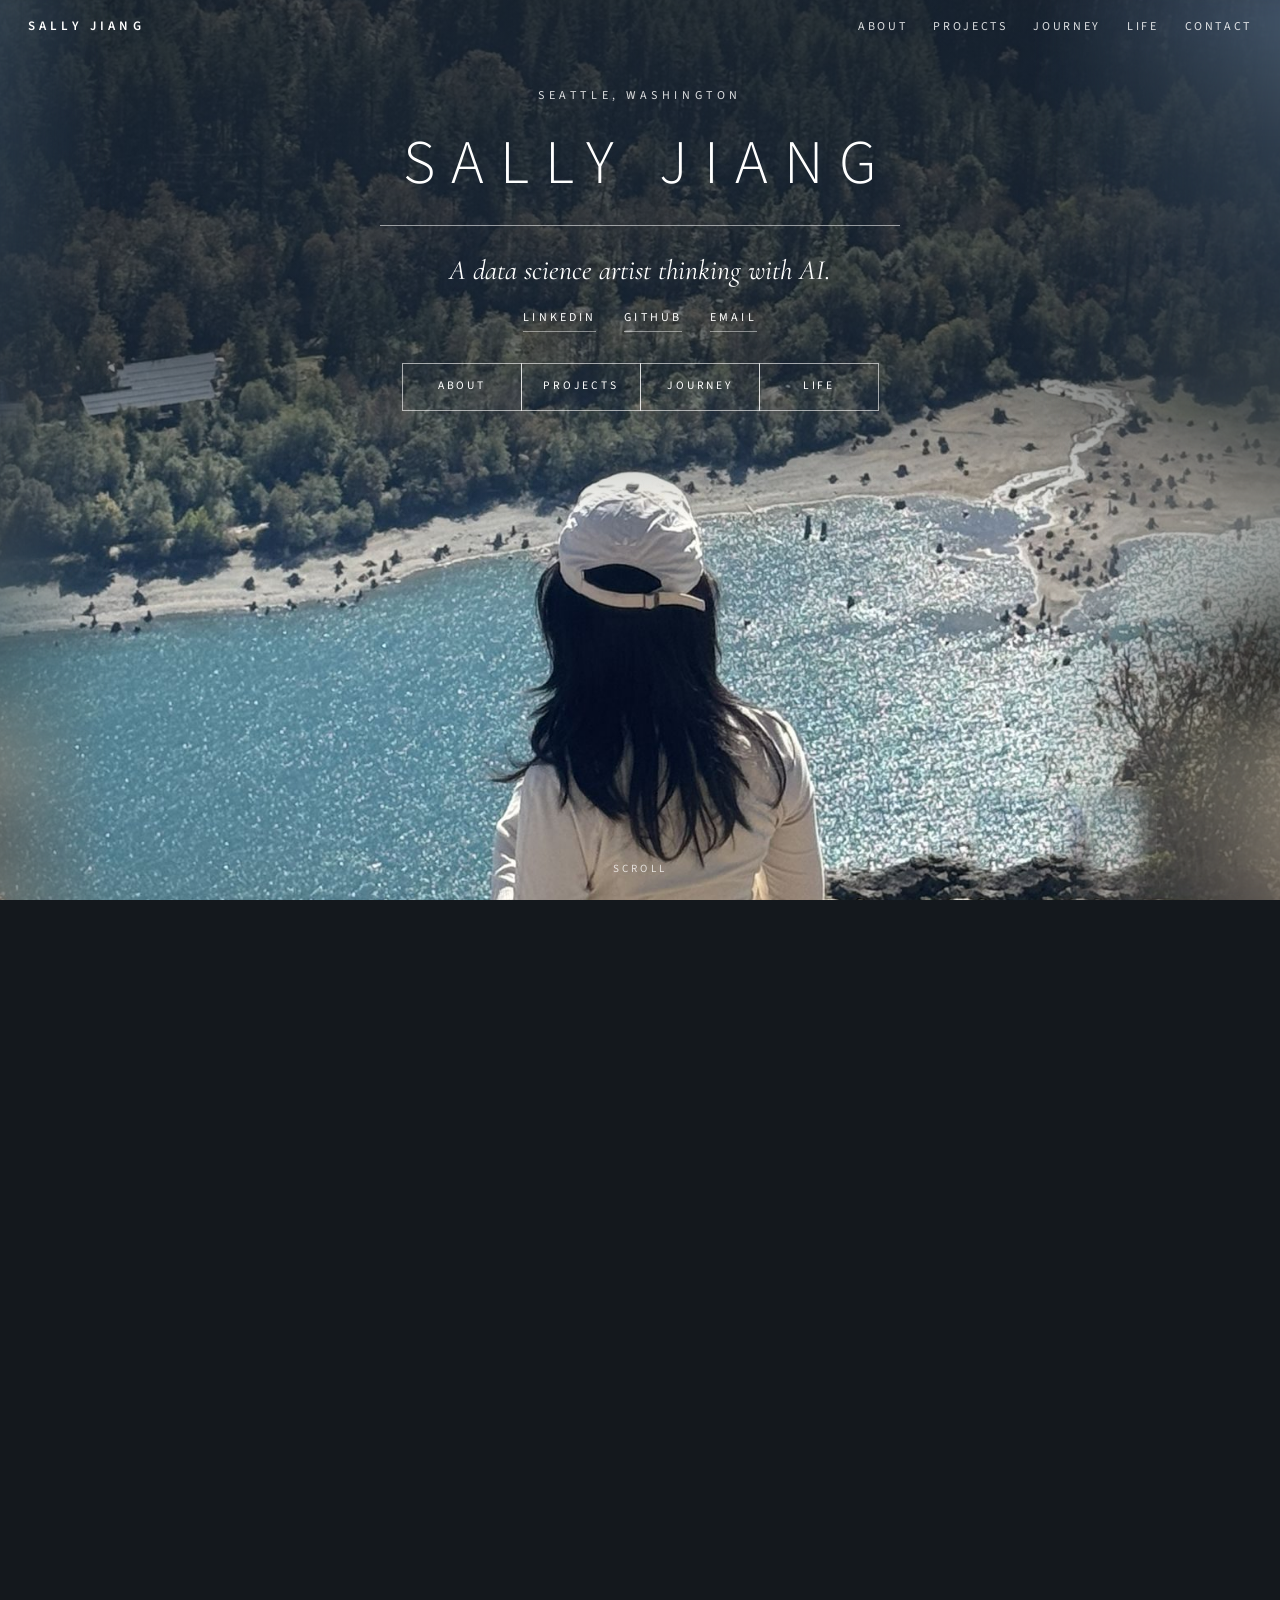
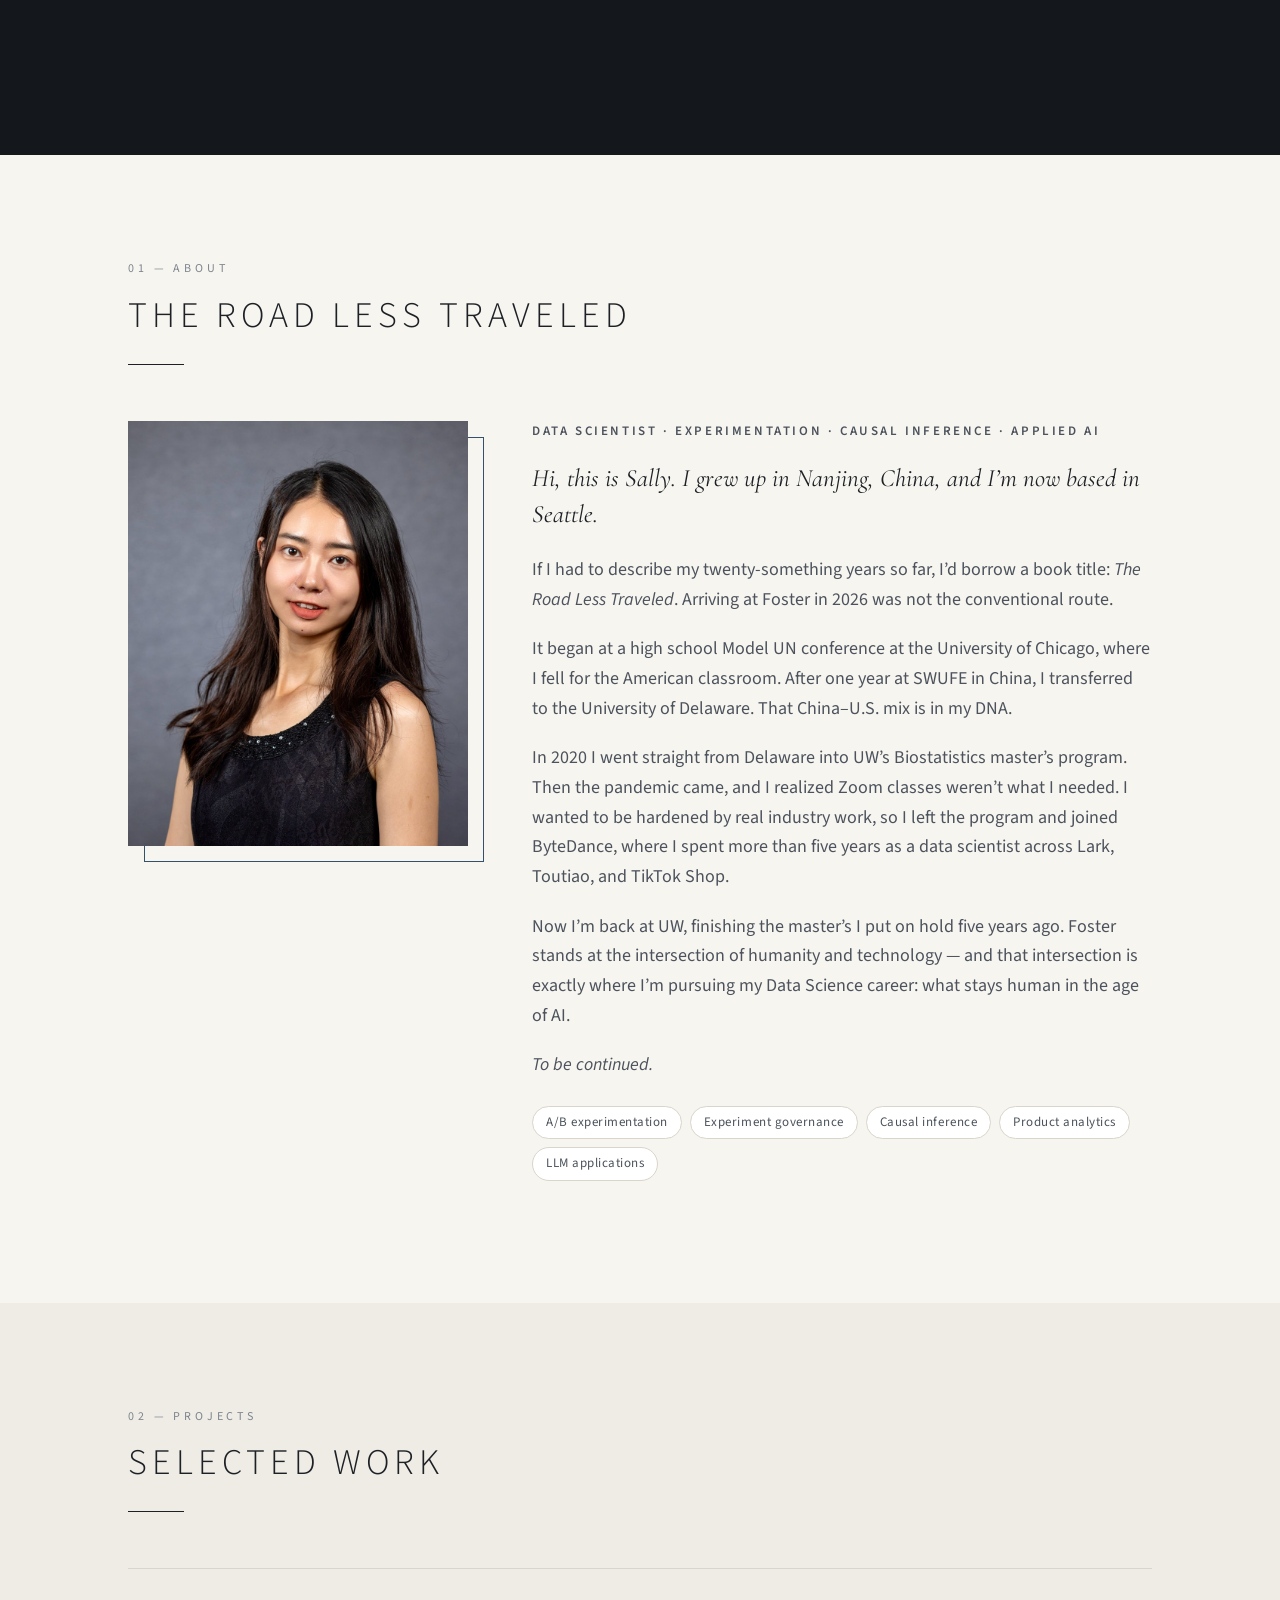
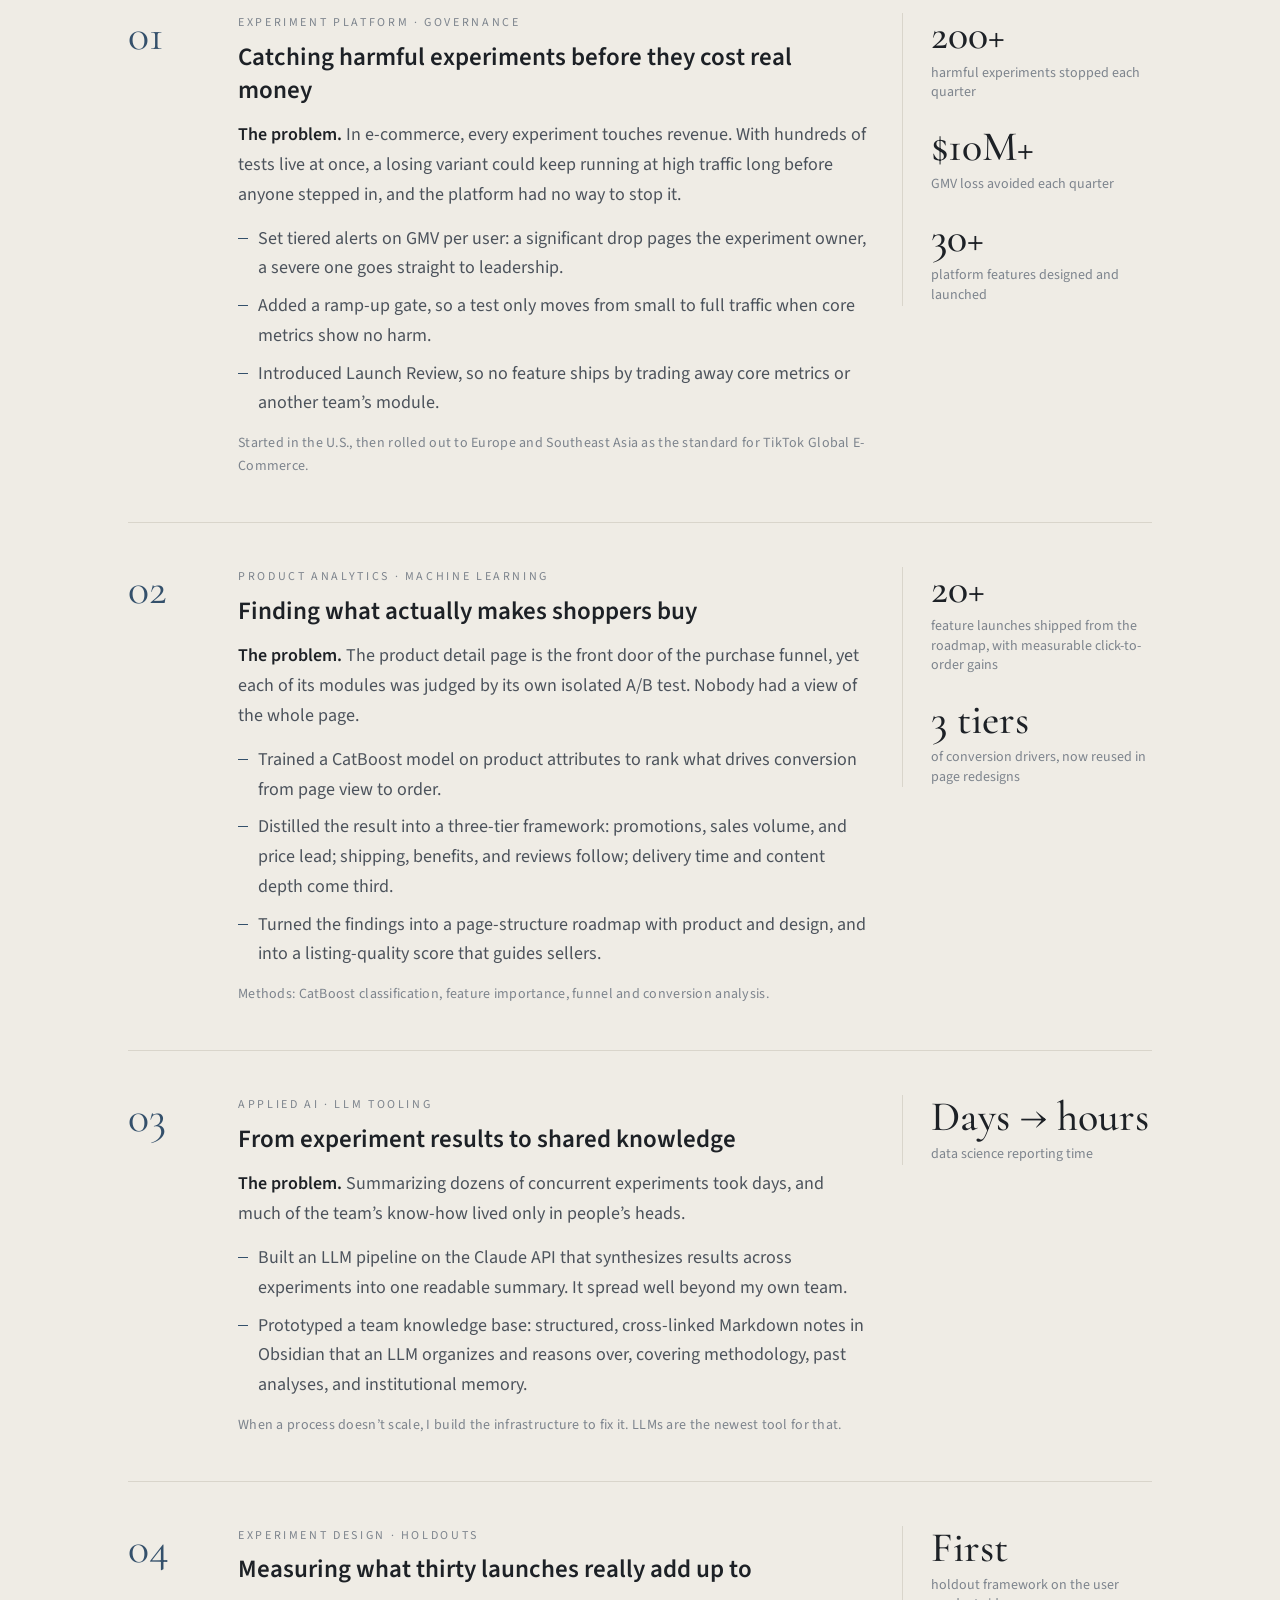
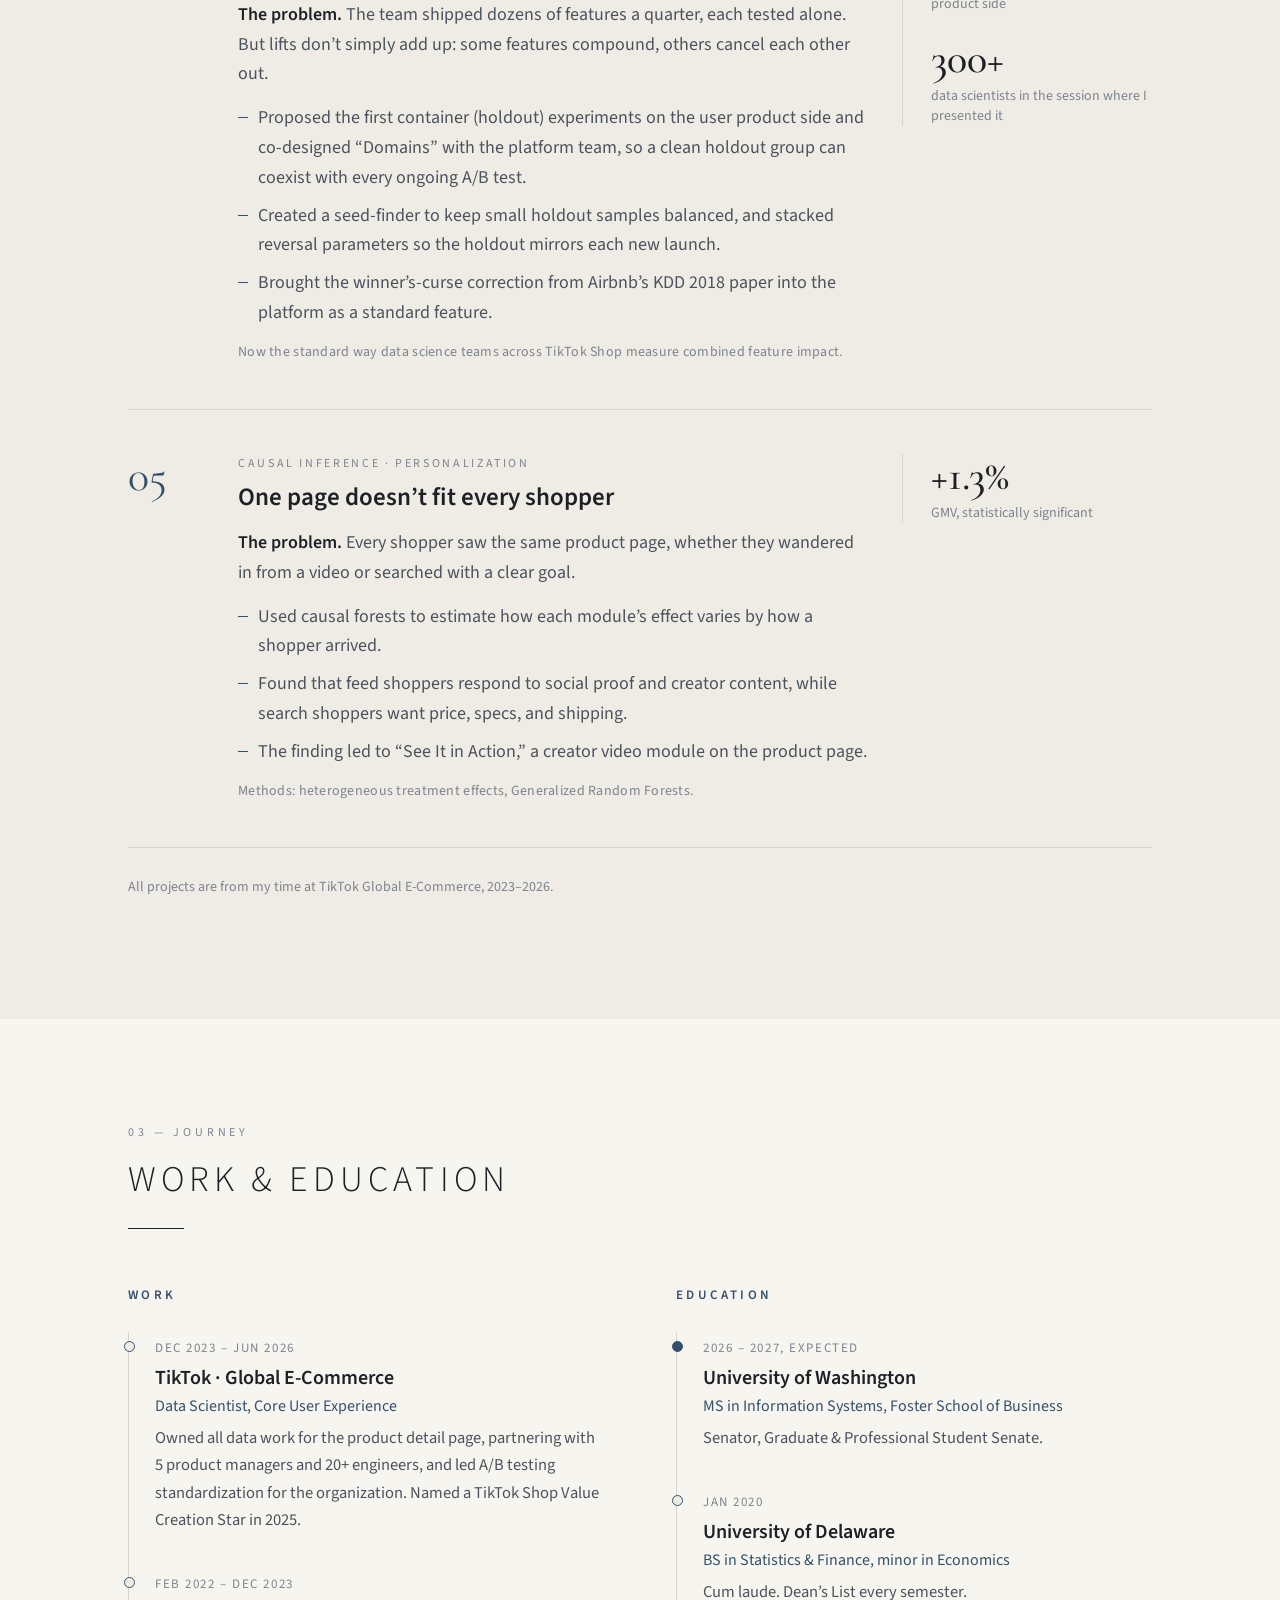
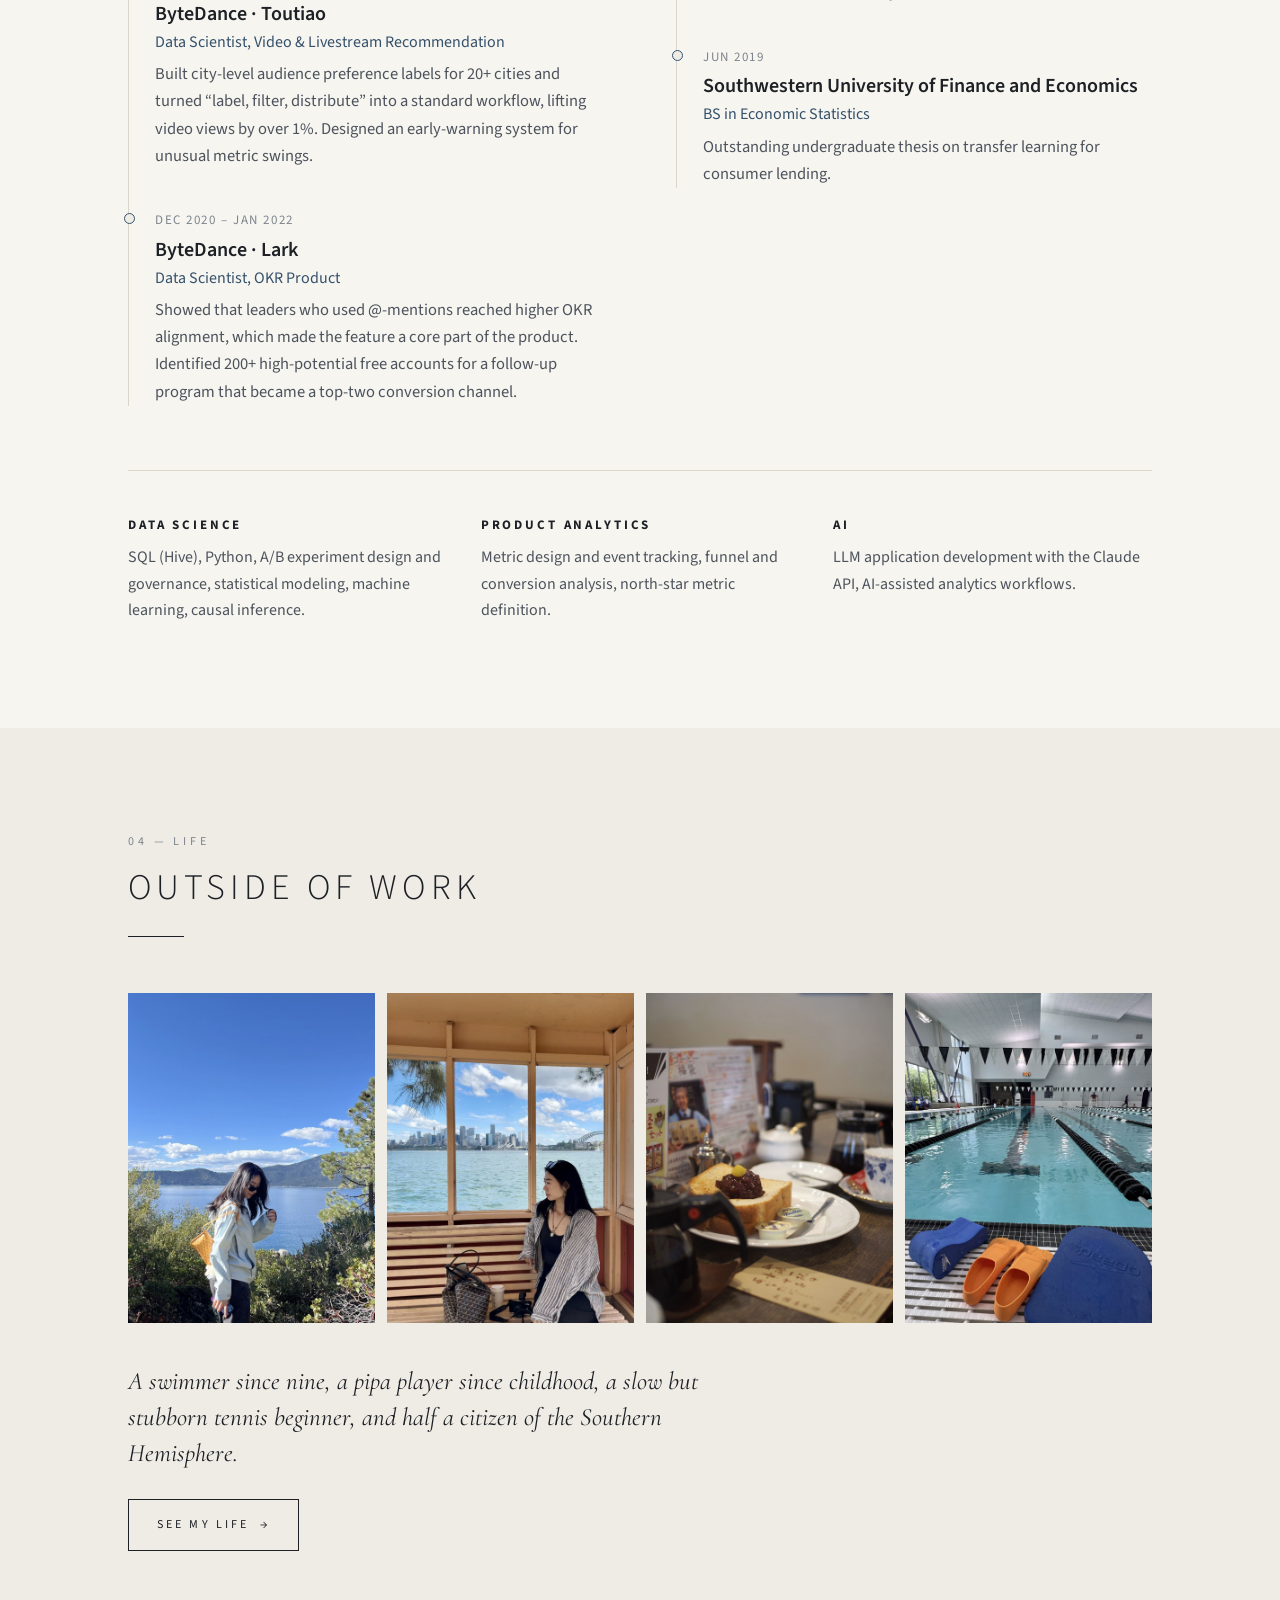
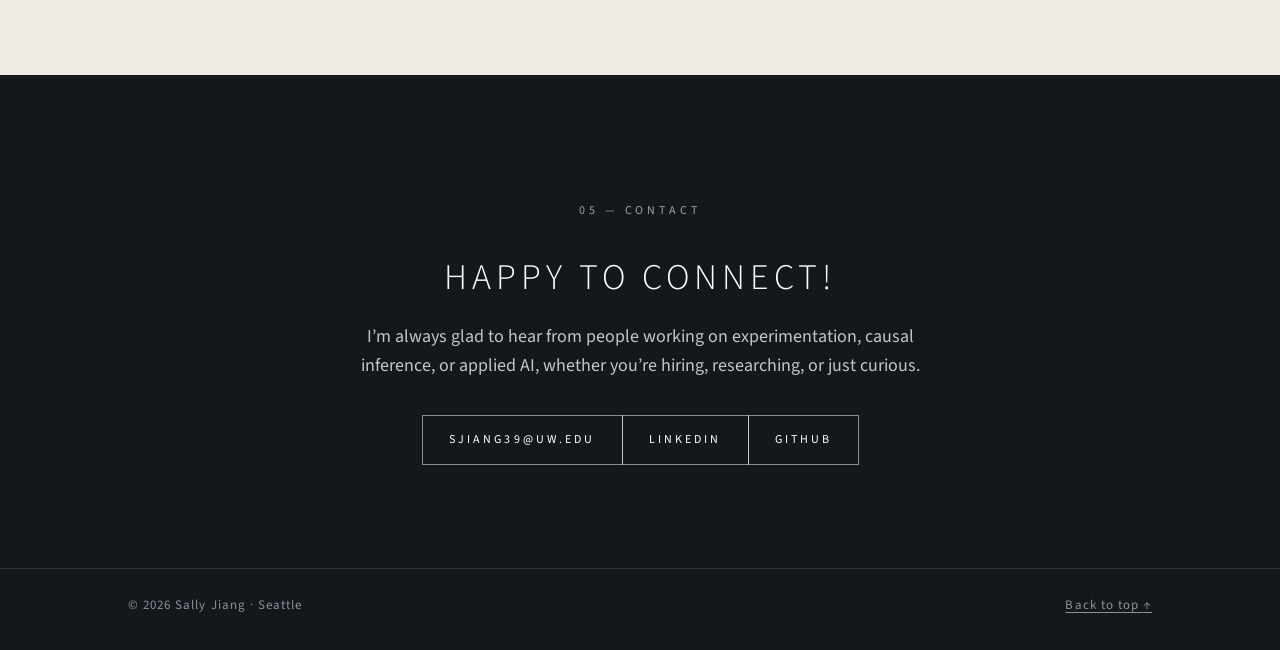
==== commit f19e0754: "Add files via upload" ====
--- a/index.html
+++ b/index.html
@@ -36,7 +36,7 @@
       <p class="kicker">Seattle, Washington</p>
       <h1>Sally Jiang</h1>
       <div class="rule"></div>
-      <p class="tagline">A data scientist thinking with AI.</p>
+      <p class="tagline">A data science artist thinking with AI.</p>
       <div class="links">
         <a href="https://www.linkedin.com/in/shan-jiang-uw4593/">LinkedIn</a>
         <a href="https://github.com/Sally615">GitHub</a>
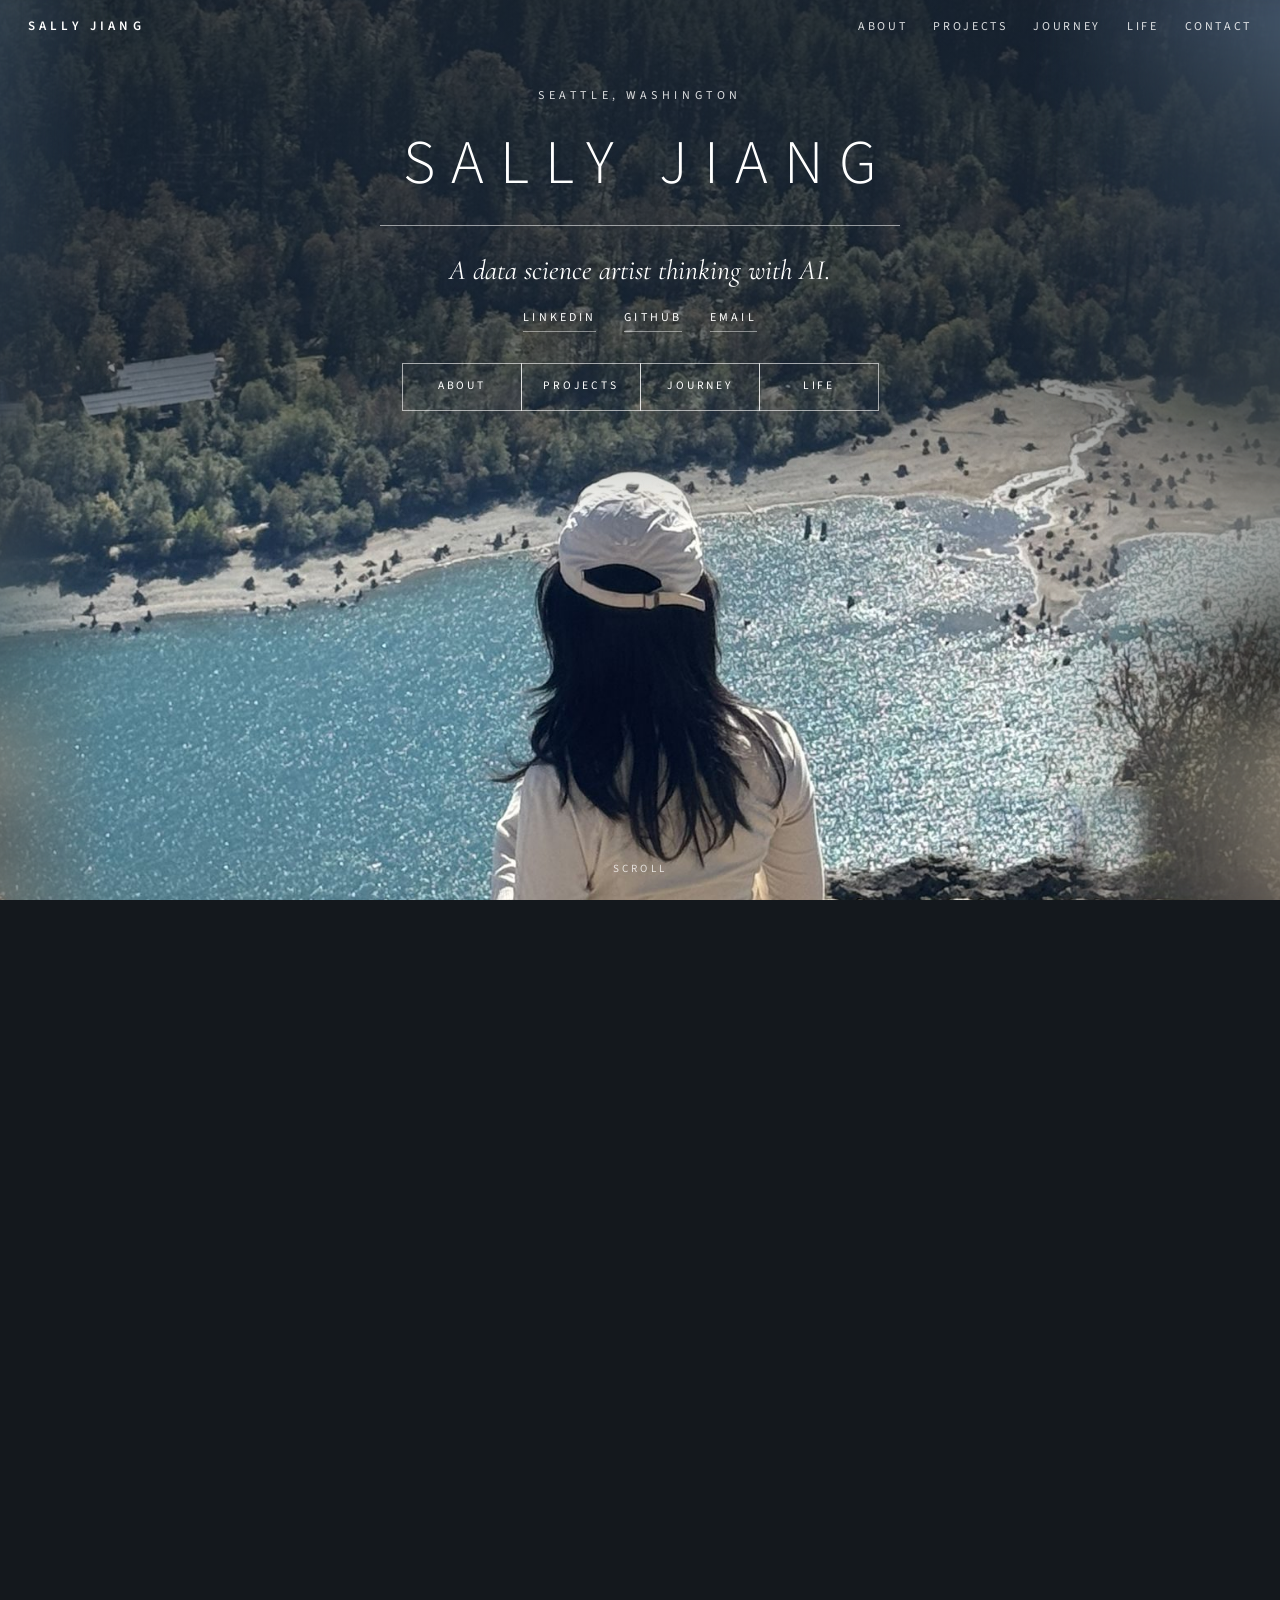
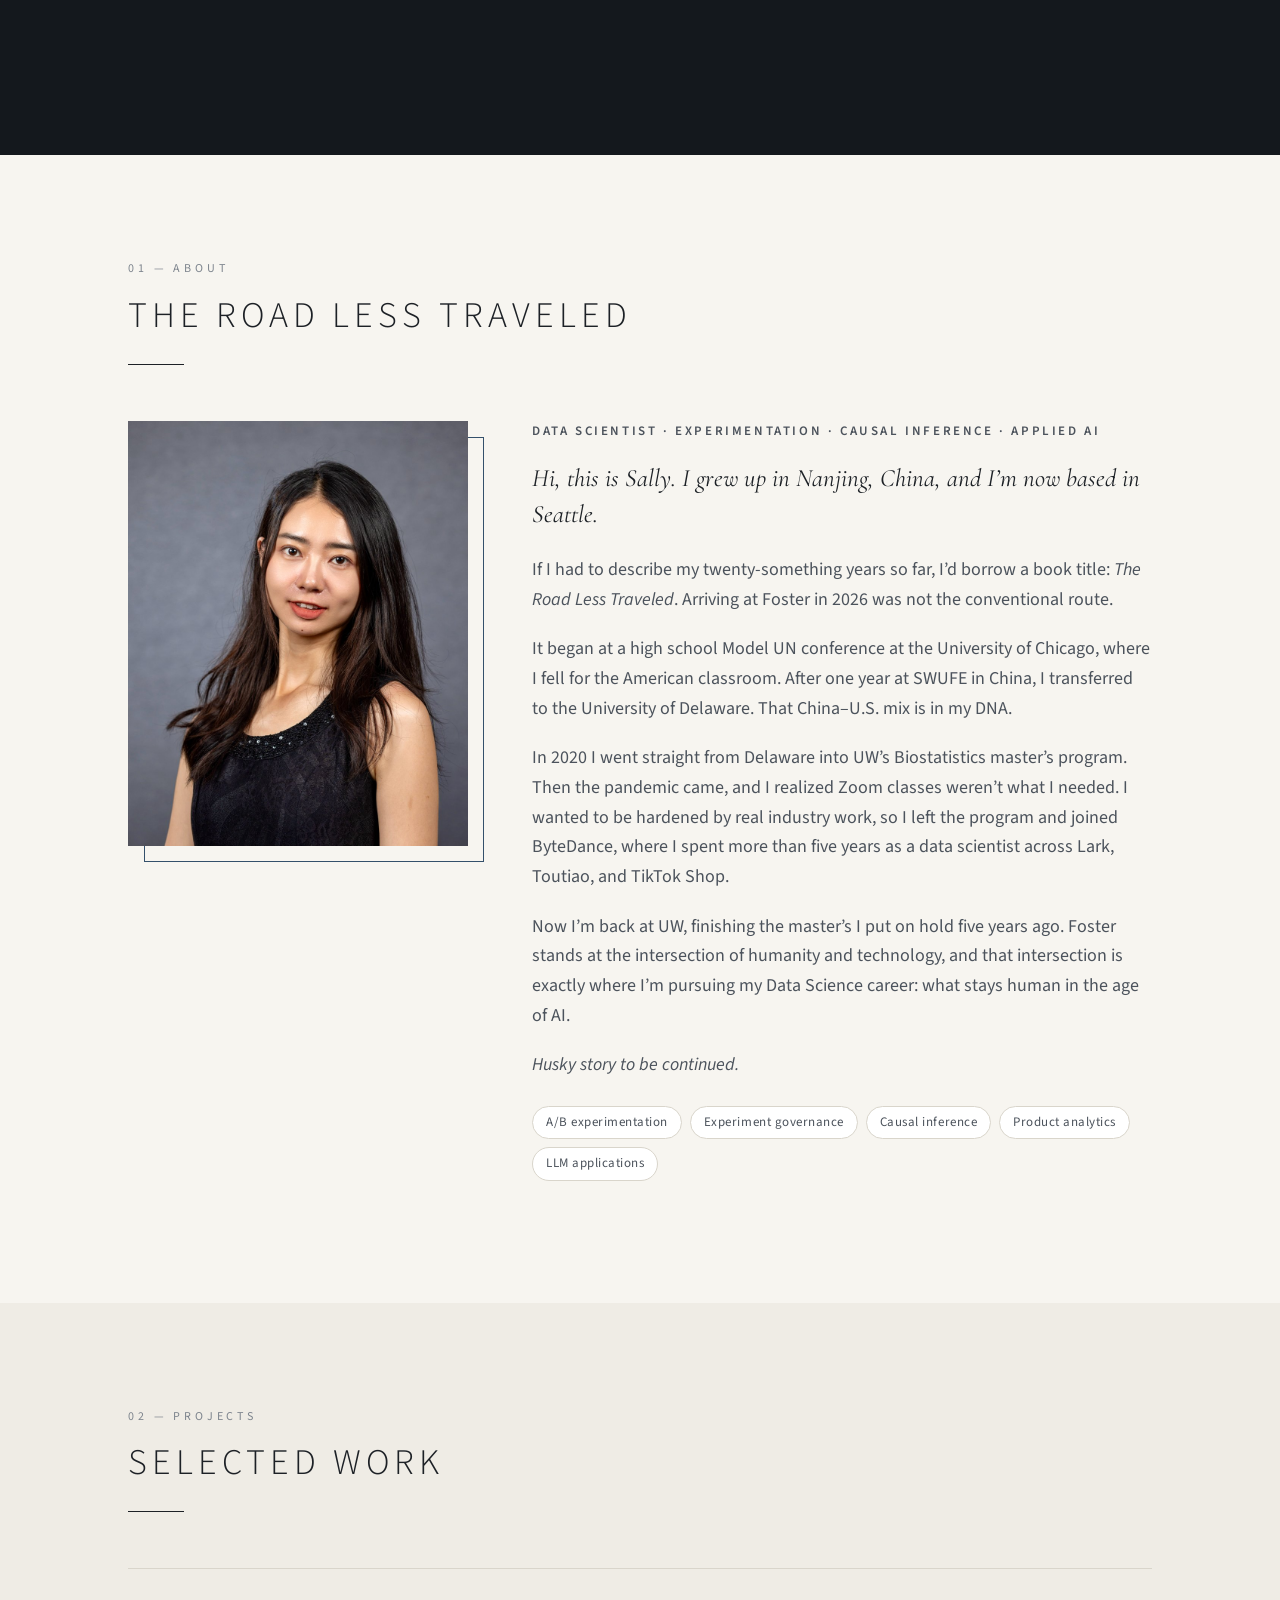
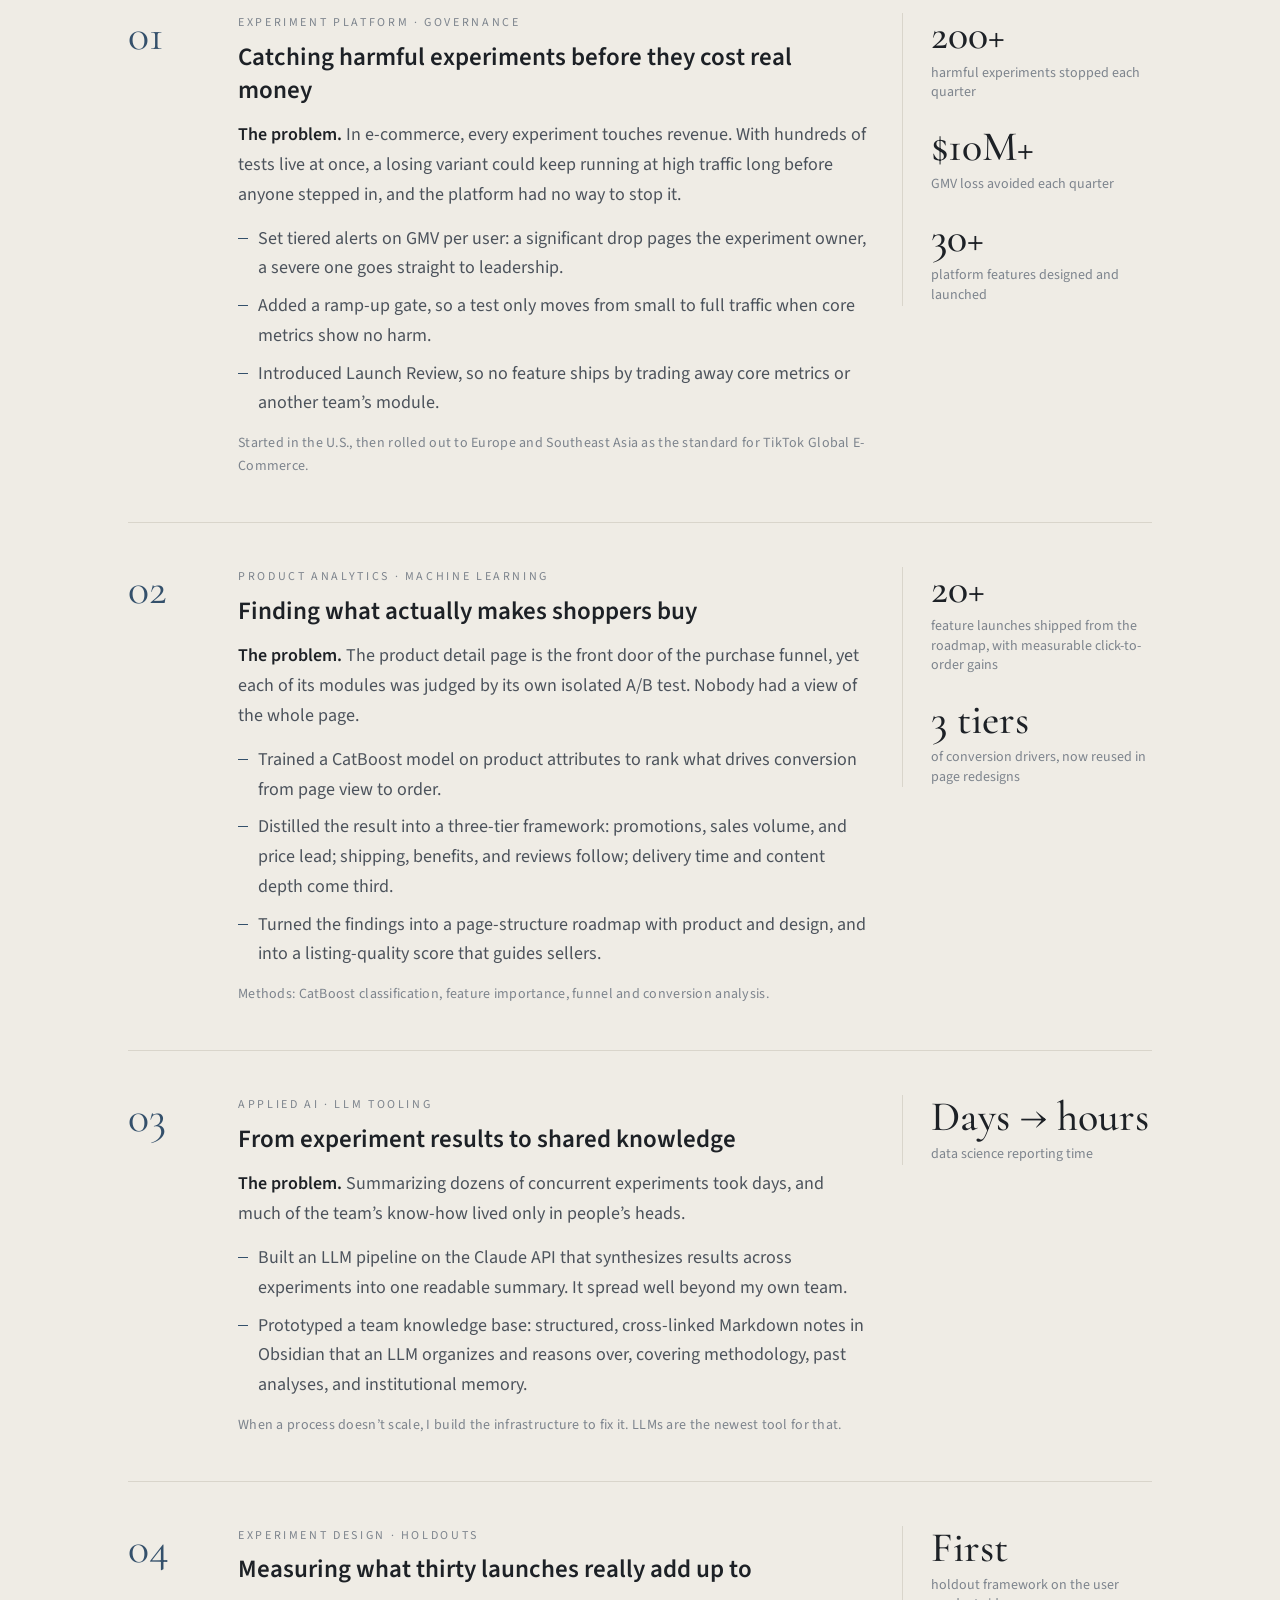
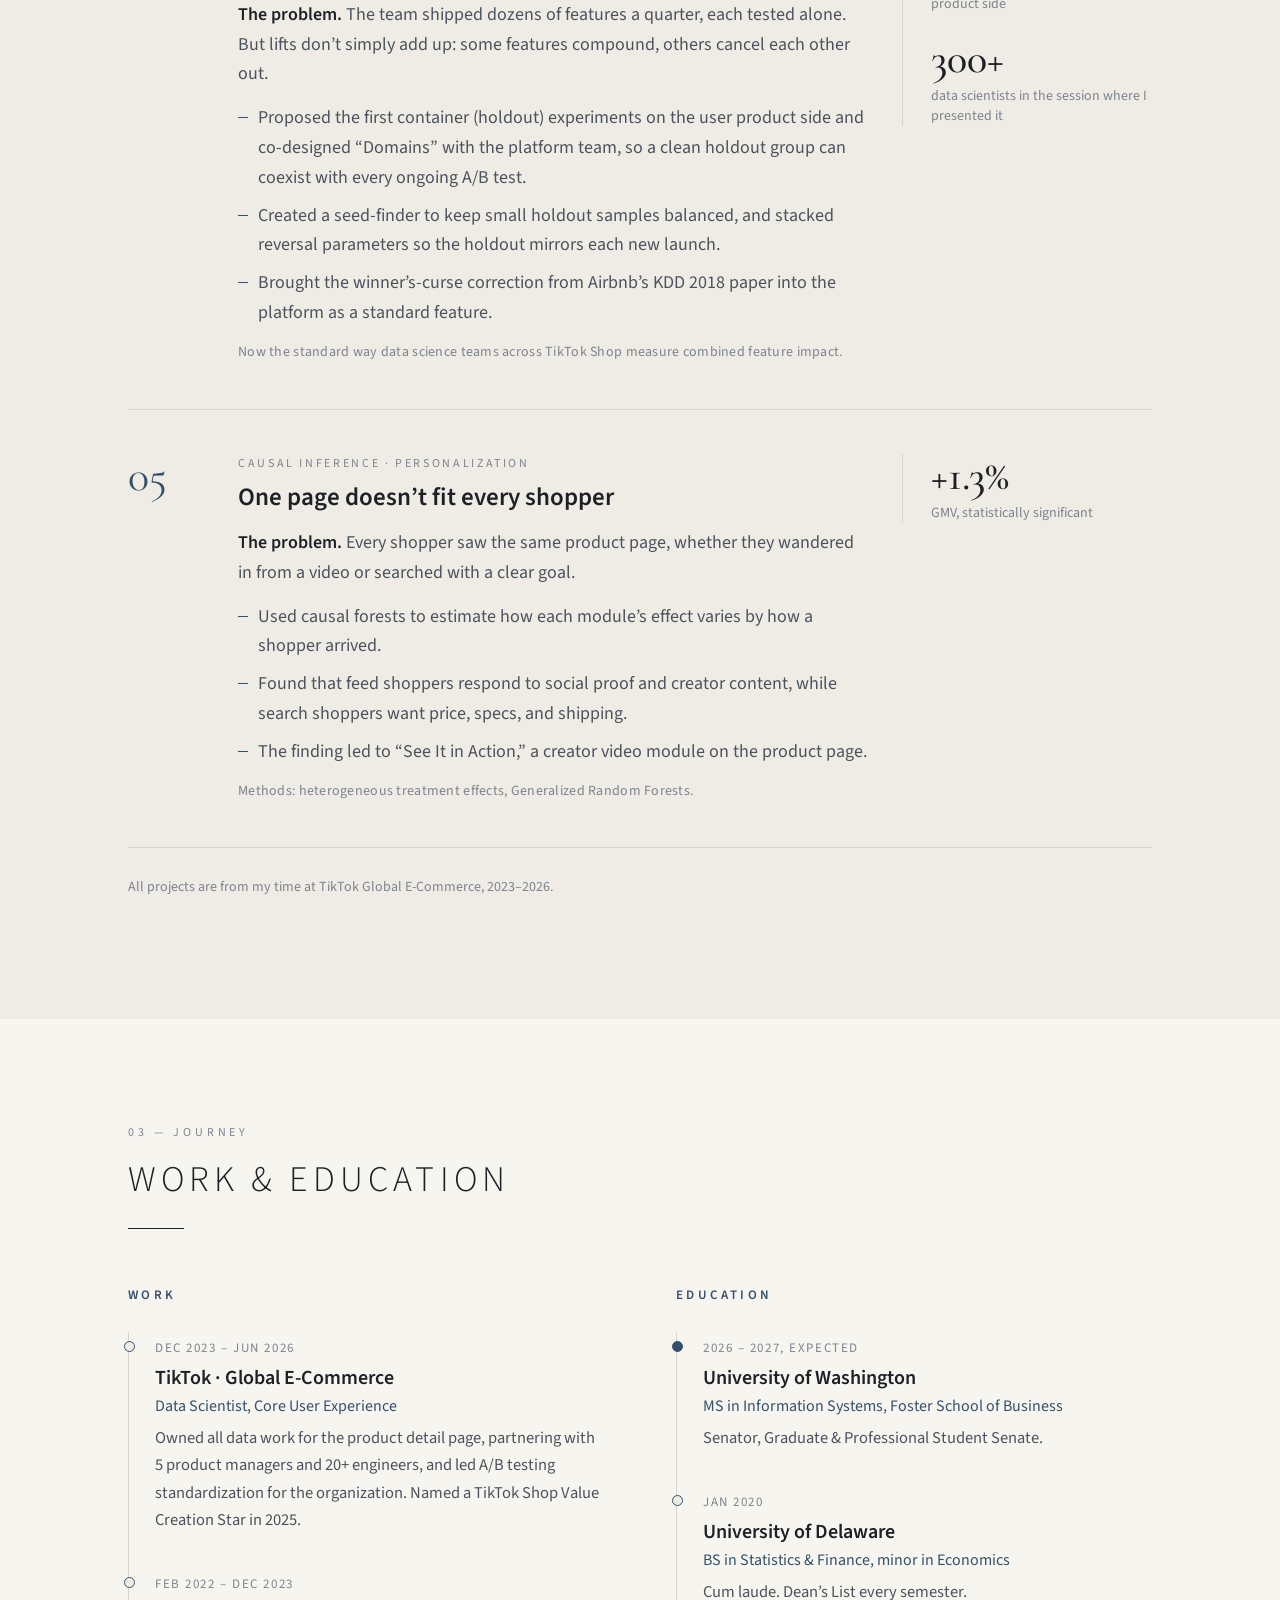
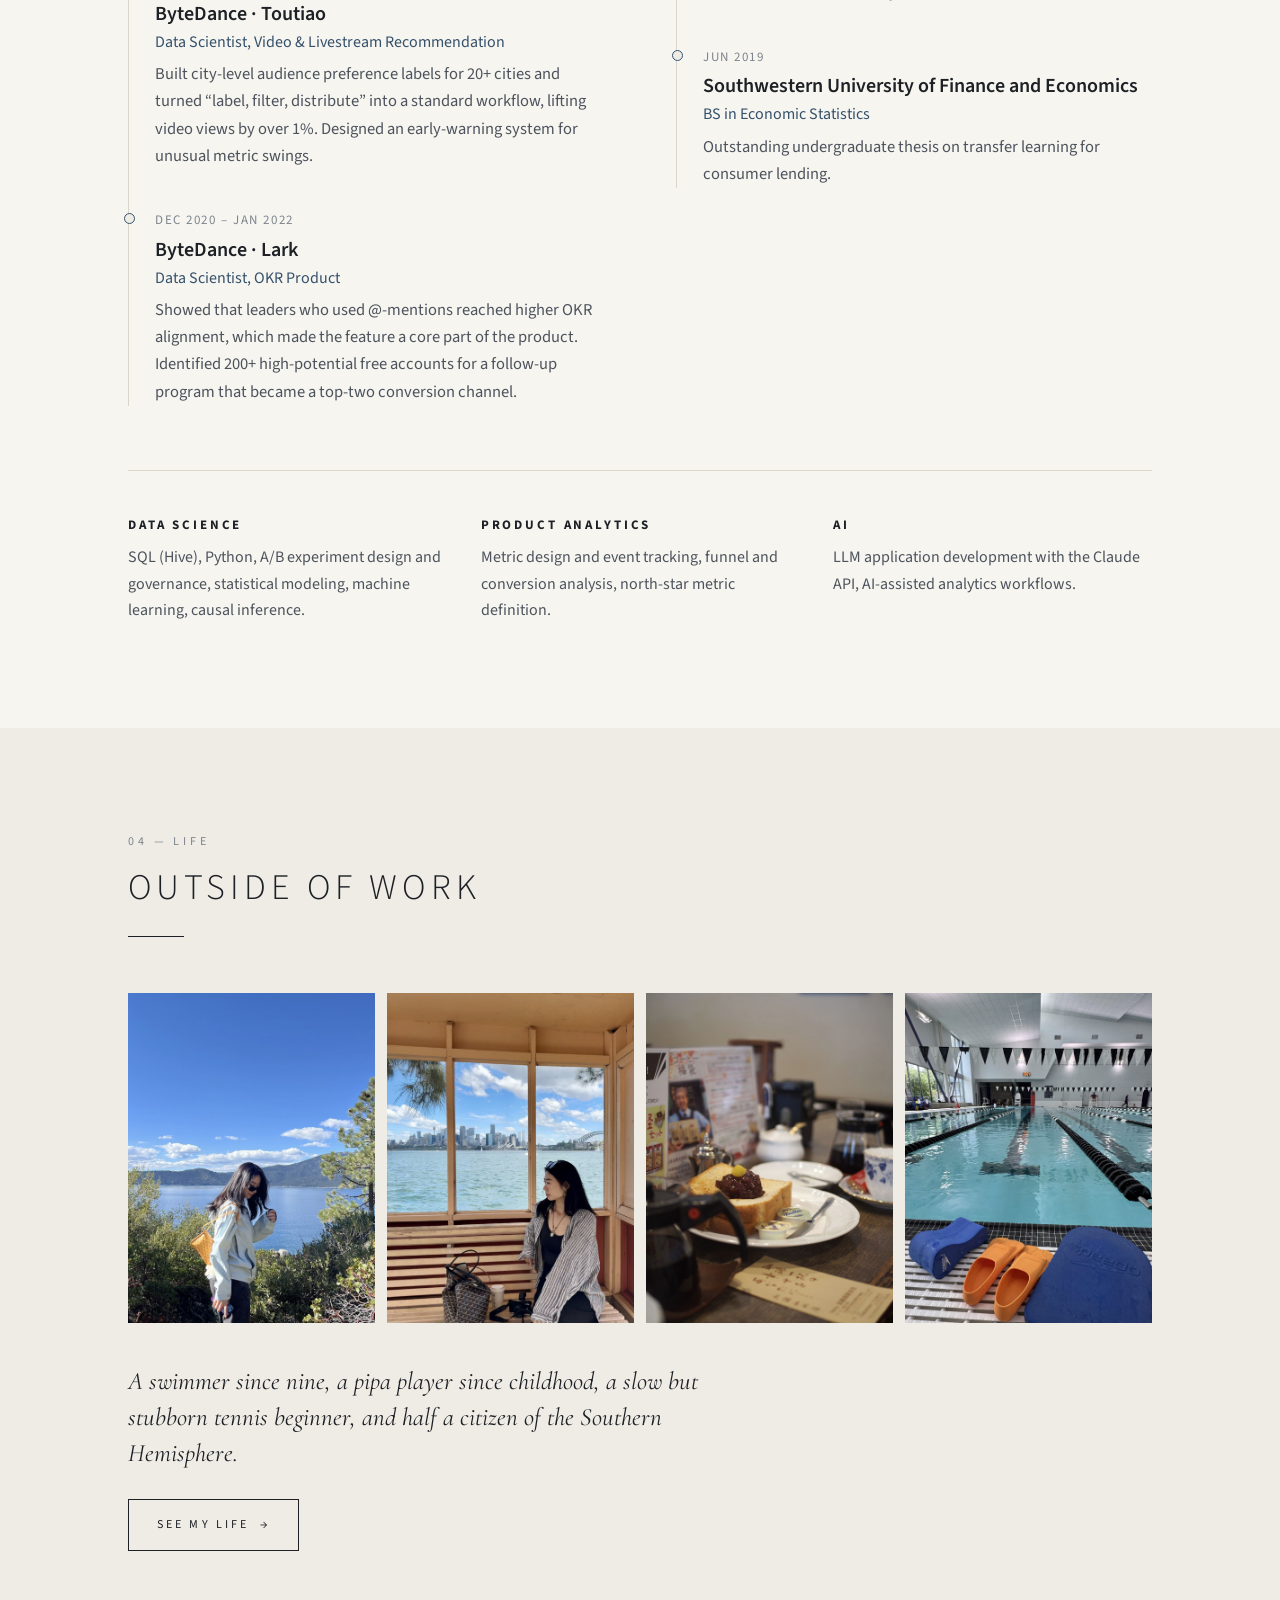
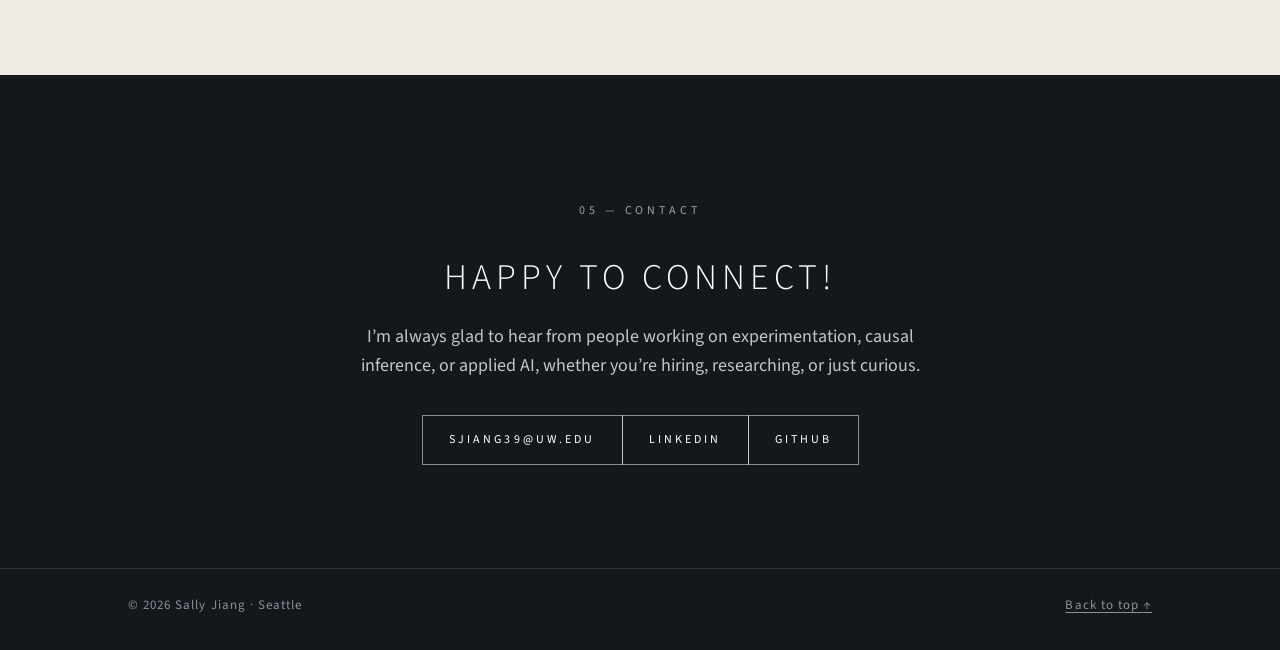
==== commit f49f4a03: "Add files via upload" ====
--- a/index.html
+++ b/index.html
@@ -72,8 +72,8 @@
         <p>If I had to describe my twenty-something years so far, I’d borrow a book title: <em>The Road Less Traveled</em>. Arriving at Foster in 2026 was not the conventional route.</p>
         <p>It began at a high school Model UN conference at the University of Chicago, where I fell for the American classroom. After one year at SWUFE in China, I transferred to the University of Delaware. That China–U.S. mix is in my DNA.</p>
         <p>In 2020 I went straight from Delaware into UW’s Biostatistics master’s program. Then the pandemic came, and I realized Zoom classes weren’t what I needed. I wanted to be hardened by real industry work, so I left the program and joined ByteDance, where I spent more than five years as a data scientist across Lark, Toutiao, and TikTok Shop.</p>
-        <p>Now I’m back at UW, finishing the master’s I put on hold five years ago. Foster stands at the intersection of humanity and technology — and that intersection is exactly where I’m pursuing my Data Science career: what stays human in the age of AI.</p>
-        <p><em>To be continued.</em></p>
+        <p>Now I’m back at UW, finishing the master’s I put on hold five years ago. Foster stands at the intersection of humanity and technology, and that intersection is exactly where I’m pursuing my Data Science career: what stays human in the age of AI.</p>
+        <p><em>Husky story to be continued.</em></p>
         <ul class="tags" aria-label="Focus areas">
           <li>A/B experimentation</li>
           <li>Experiment governance</li>
--- a/style.css
+++ b/style.css
@@ -306,7 +306,6 @@
 .twocol h3 { font-size: 27px; font-weight: 600; line-height: 1.25; margin-bottom: 16px; }
 figcaption { font-size: 13.5px; color: var(--ink-3); margin-top: 8px; line-height: 1.4; }
 .strip { display: grid; grid-template-columns: repeat(3, 1fr); gap: 12px; margin-top: 56px; }
-.strip.four { grid-template-columns: repeat(4, 1fr); }
 .strip img { width: 100%; aspect-ratio: 3 / 4; object-fit: cover; }
 
 .shelf { display: grid; grid-template-columns: repeat(2, 1fr); gap: 0 56px; }
@@ -370,5 +369,4 @@
   .contact .links a { flex: 1 1 100%; }
   .strip { grid-template-columns: 1fr 1fr; }
   .strip img:last-child { display: none; }
-  .strip.four img:last-child { display: block; }
-}
+}
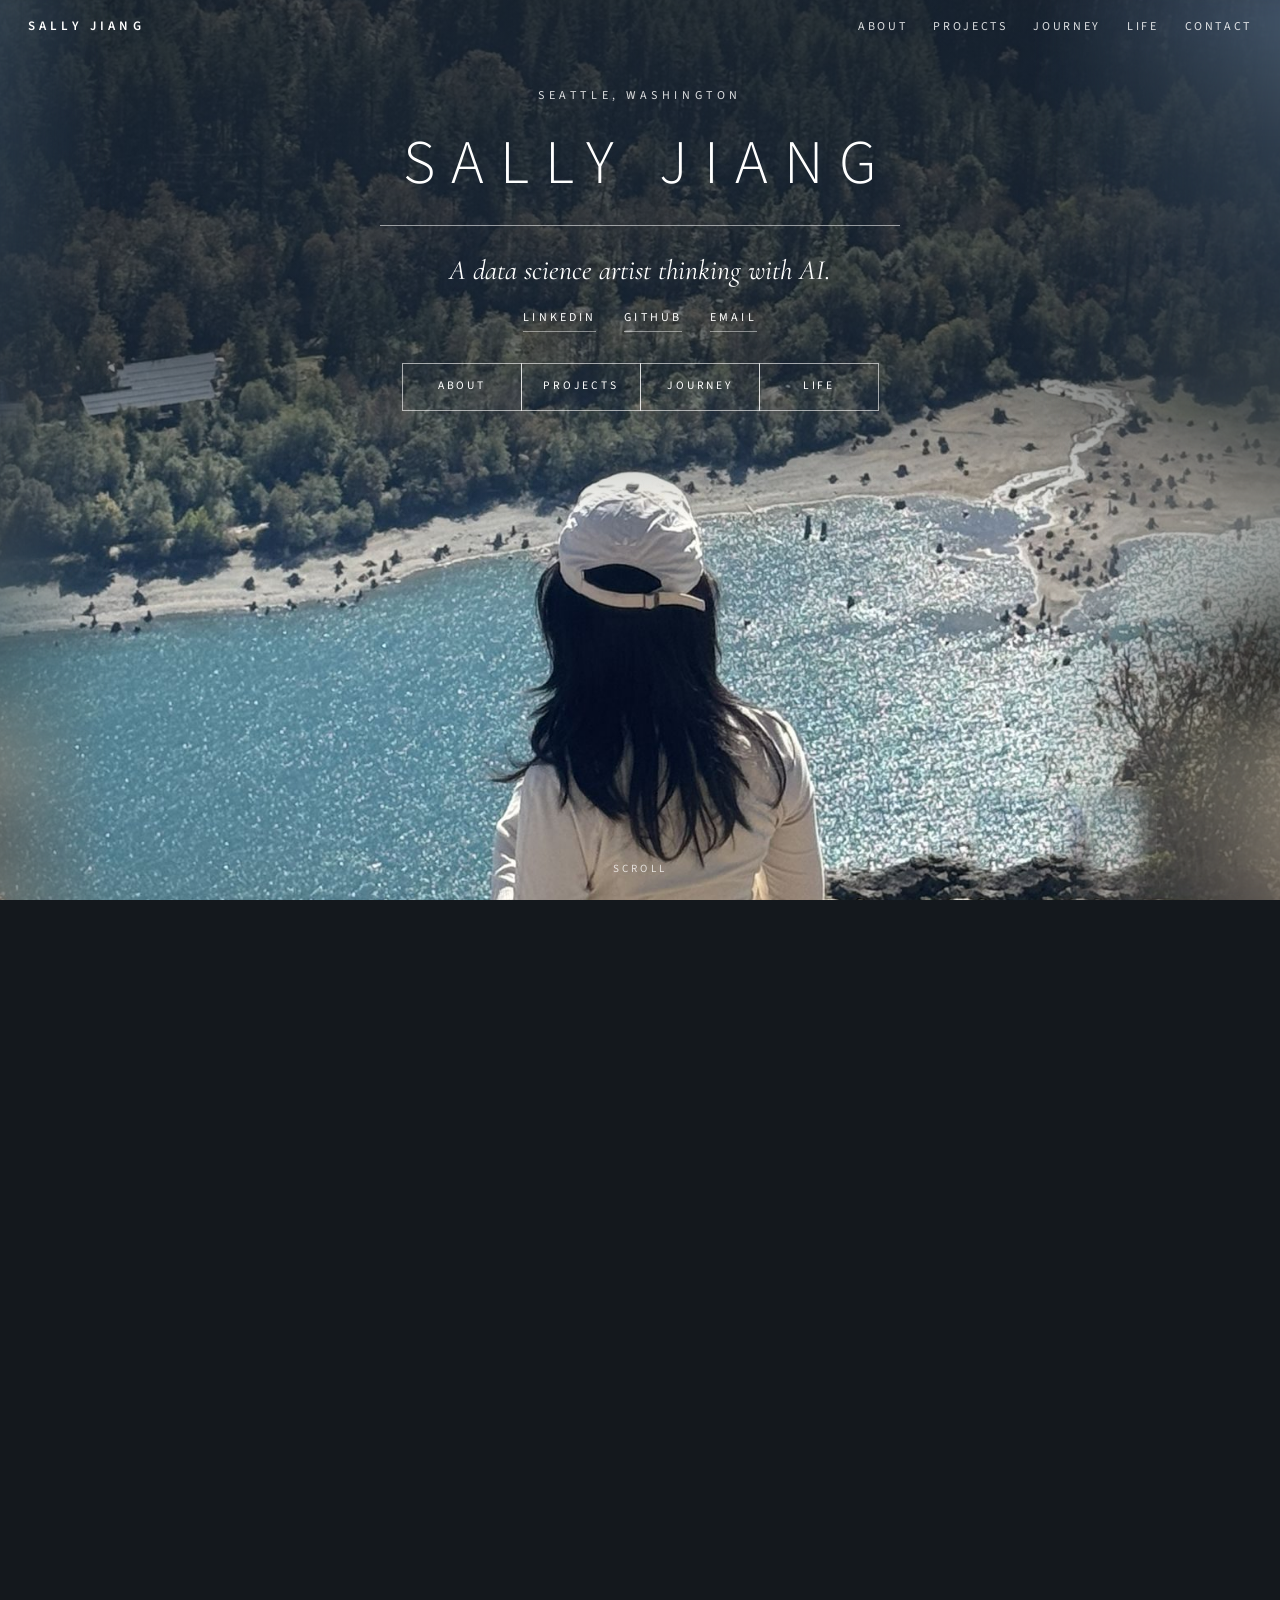
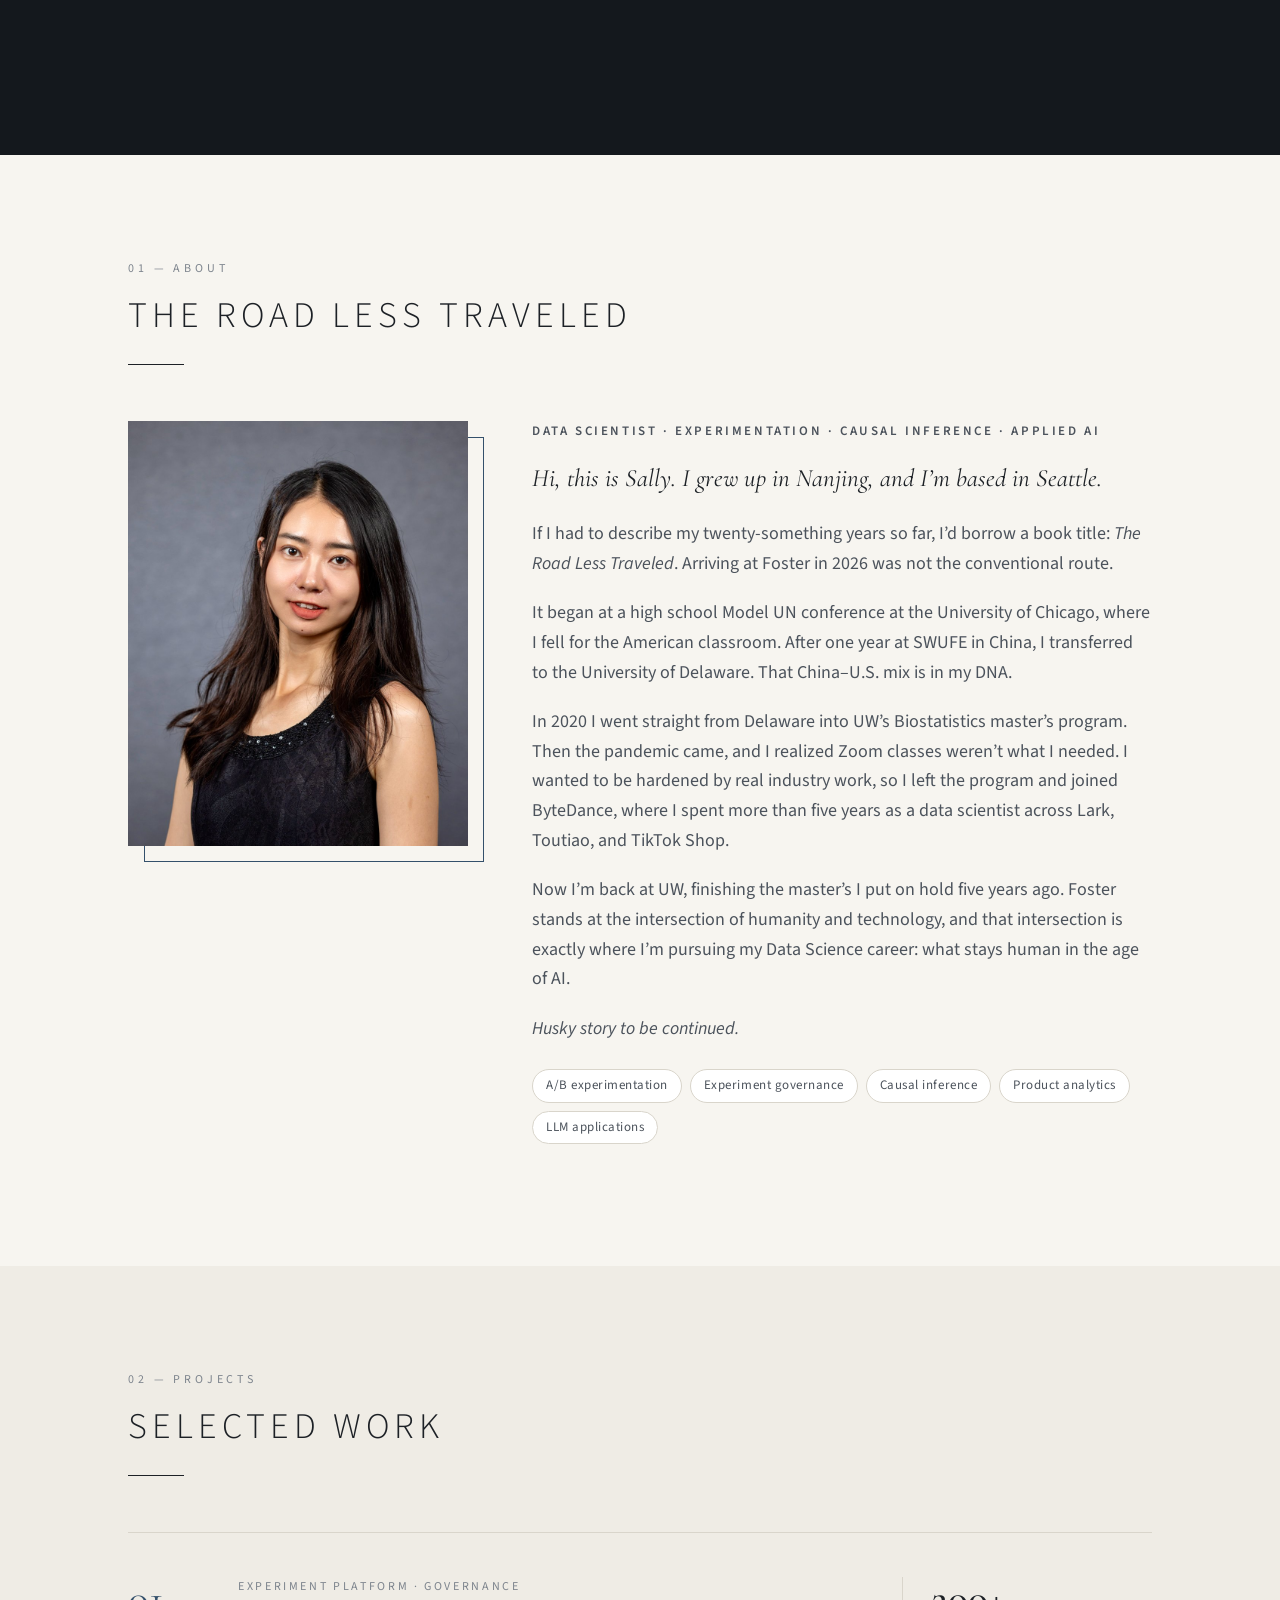
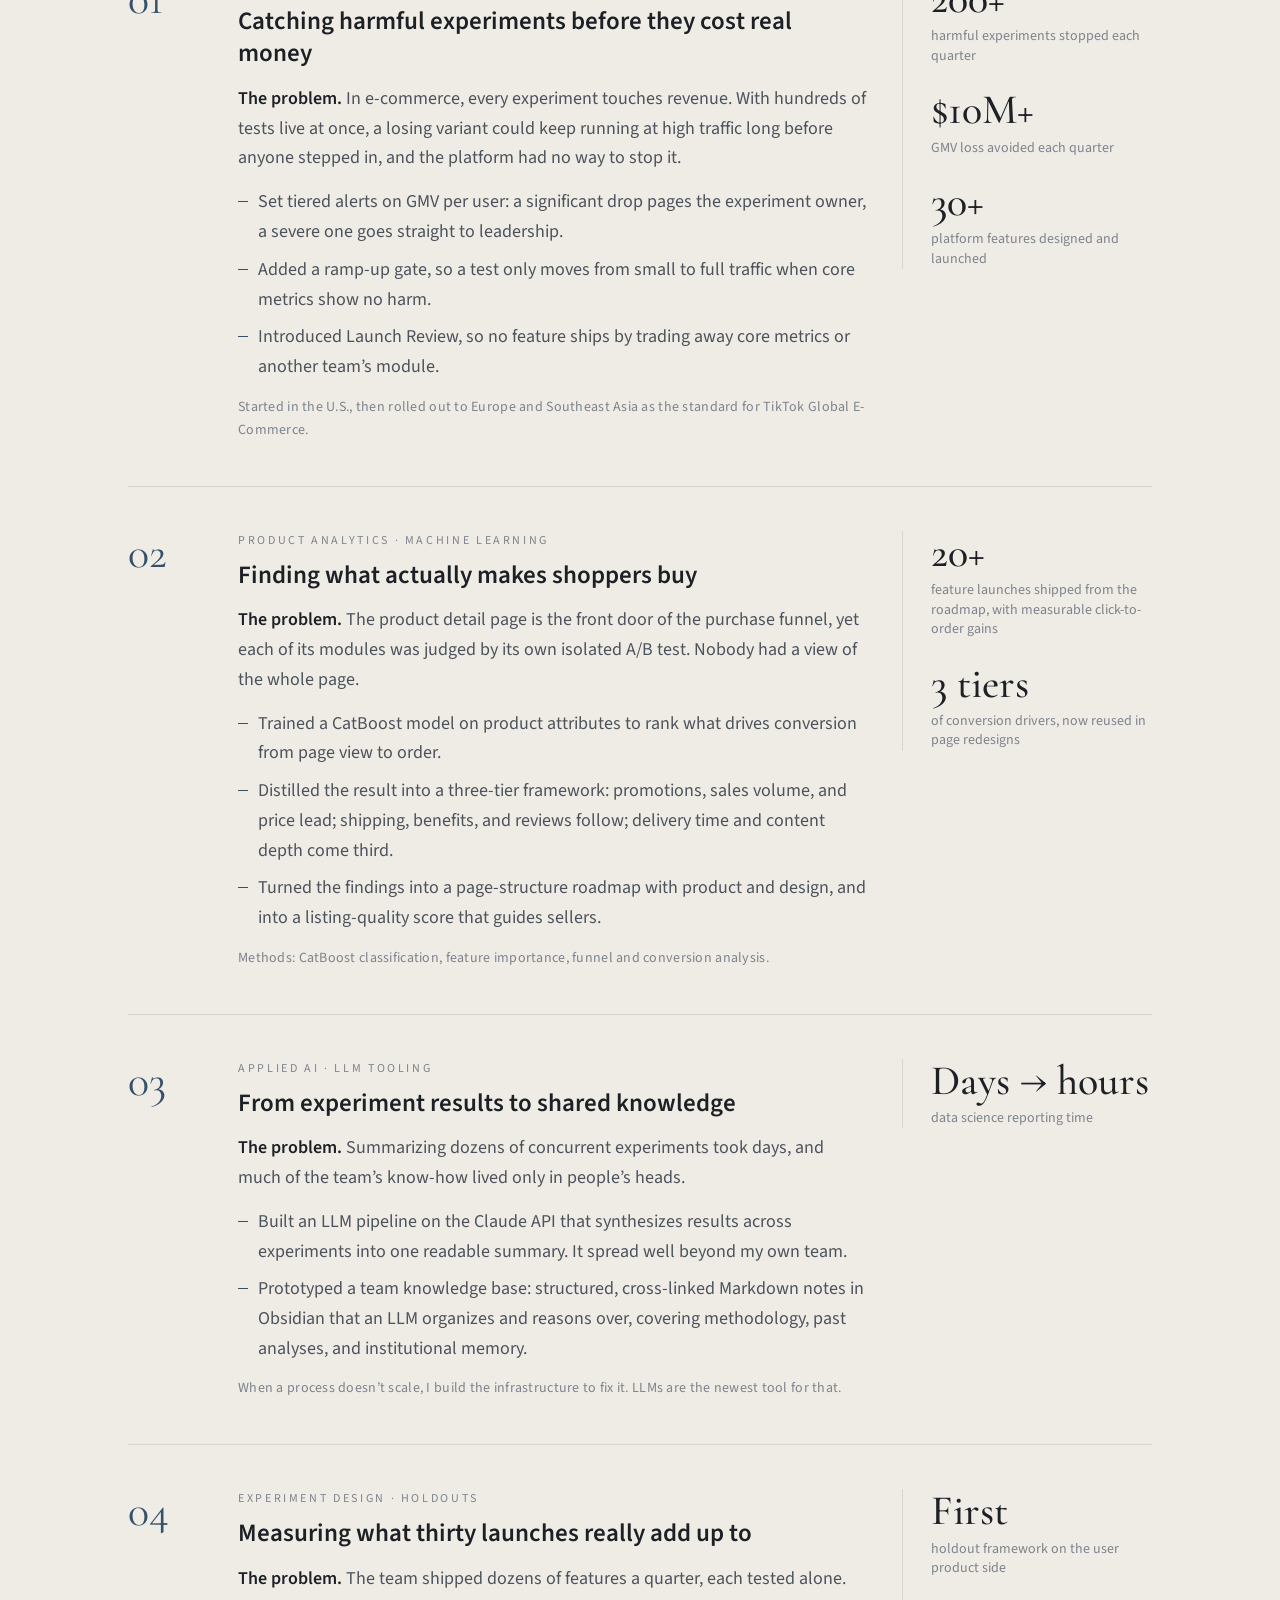
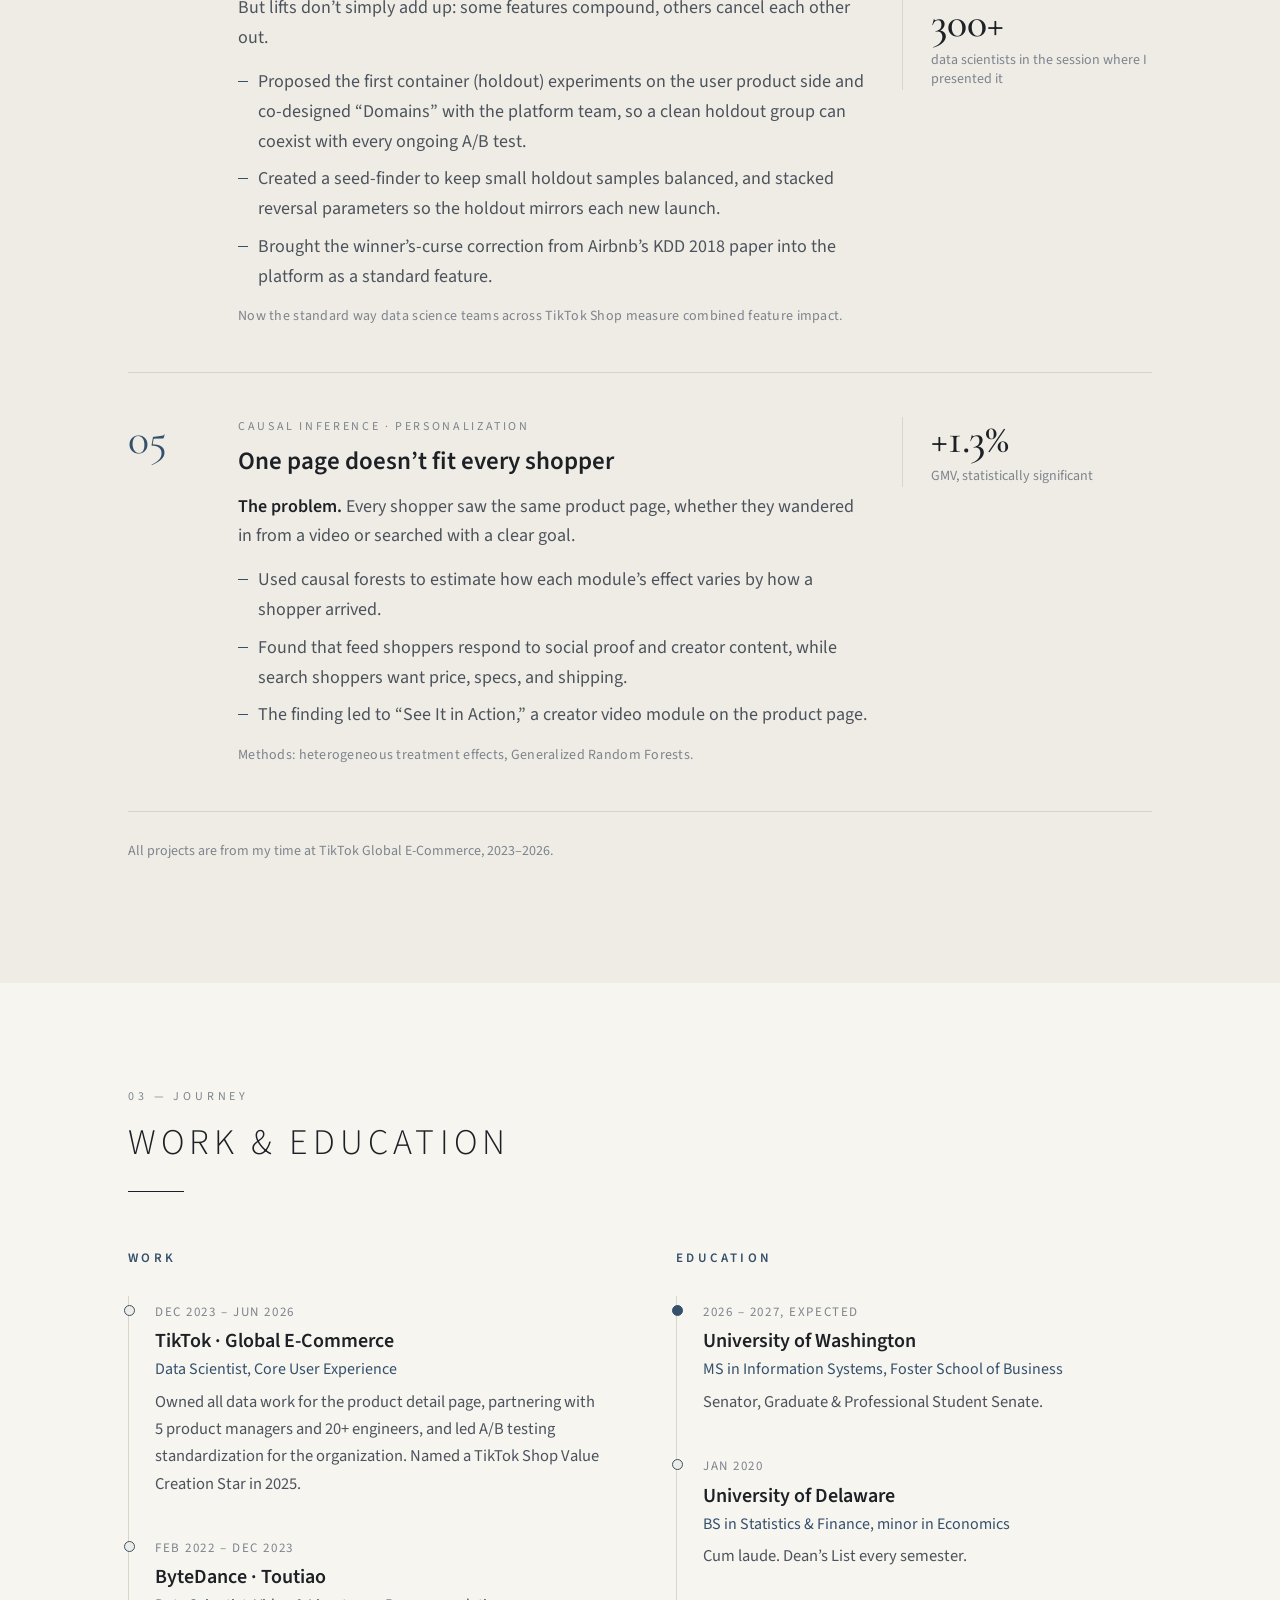
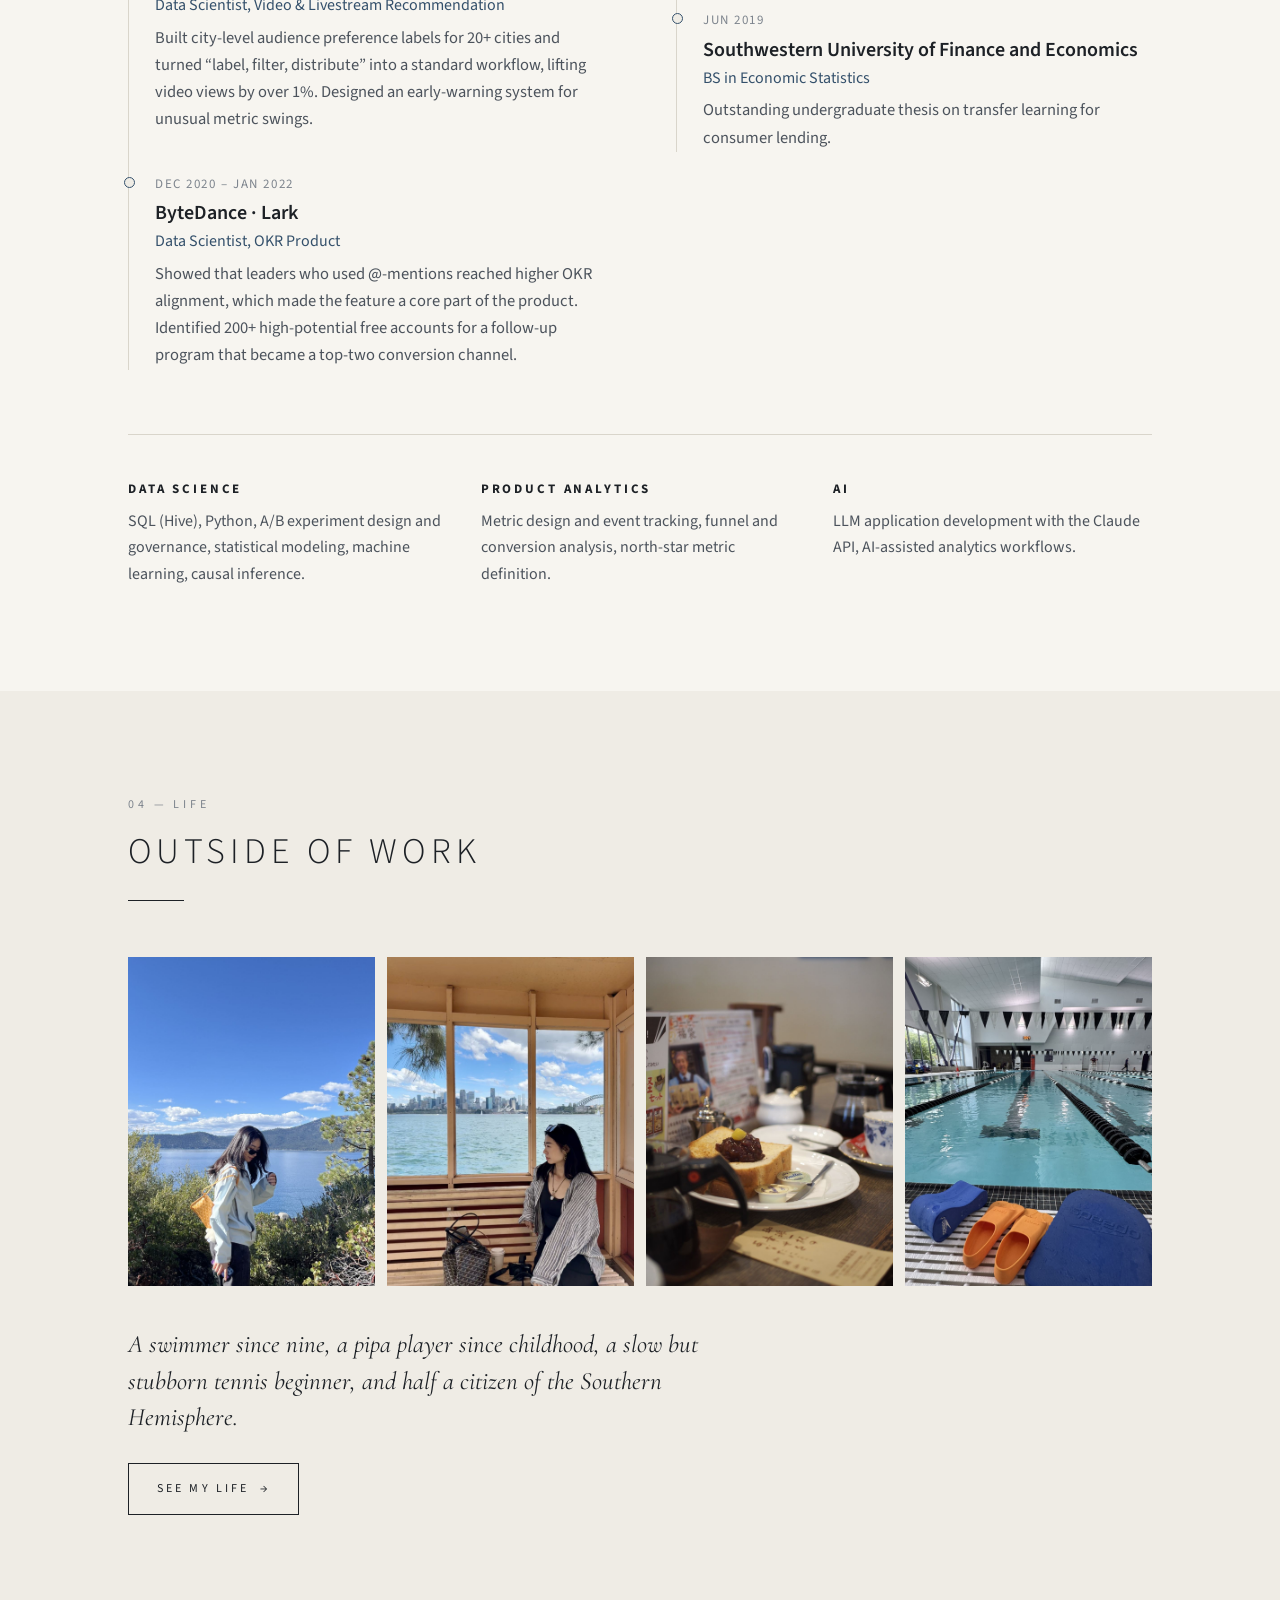
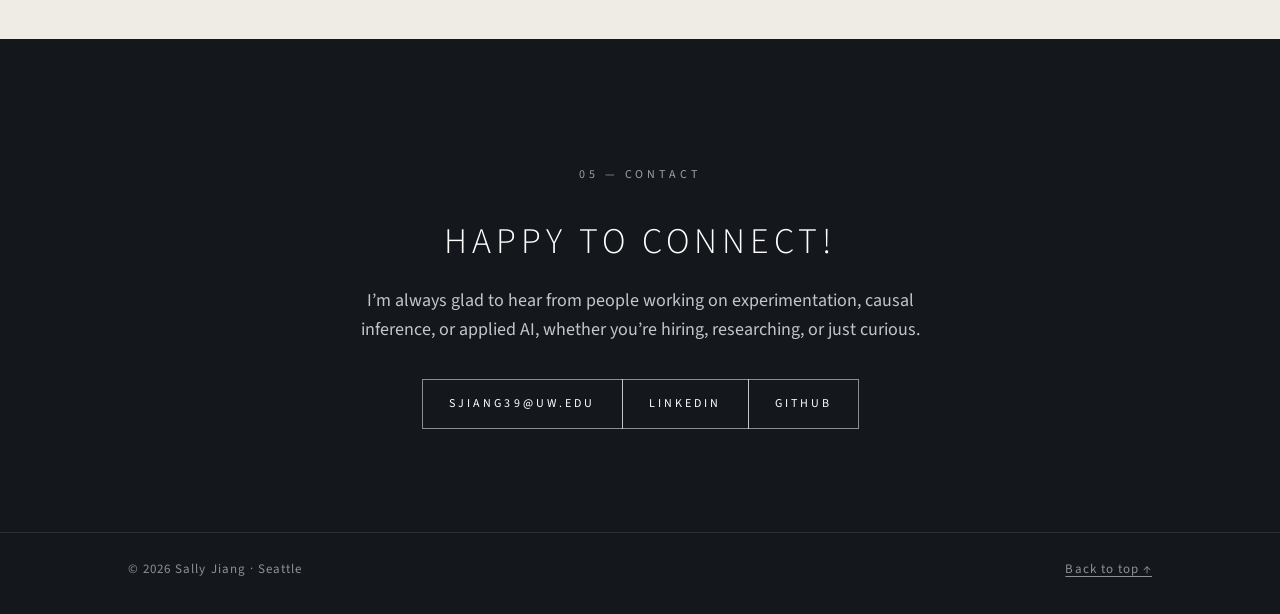
==== commit 0260fbbe: "Add files via upload" ====
--- a/index.html
+++ b/index.html
@@ -68,7 +68,7 @@
       </div>
       <div class="body reveal">
         <p class="role">Data Scientist · Experimentation · Causal Inference · Applied AI</p>
-        <p class="lede">Hi, this is Sally. I grew up in Nanjing, China, and I’m now based in Seattle.</p>
+        <p class="lede">Hi, this is Sally. I grew up in Nanjing, and I’m based in Seattle.</p>
         <p>If I had to describe my twenty-something years so far, I’d borrow a book title: <em>The Road Less Traveled</em>. Arriving at Foster in 2026 was not the conventional route.</p>
         <p>It began at a high school Model UN conference at the University of Chicago, where I fell for the American classroom. After one year at SWUFE in China, I transferred to the University of Delaware. That China–U.S. mix is in my DNA.</p>
         <p>In 2020 I went straight from Delaware into UW’s Biostatistics master’s program. Then the pandemic came, and I realized Zoom classes weren’t what I needed. I wanted to be hardened by real industry work, so I left the program and joined ByteDance, where I spent more than five years as a data scientist across Lark, Toutiao, and TikTok Shop.</p>
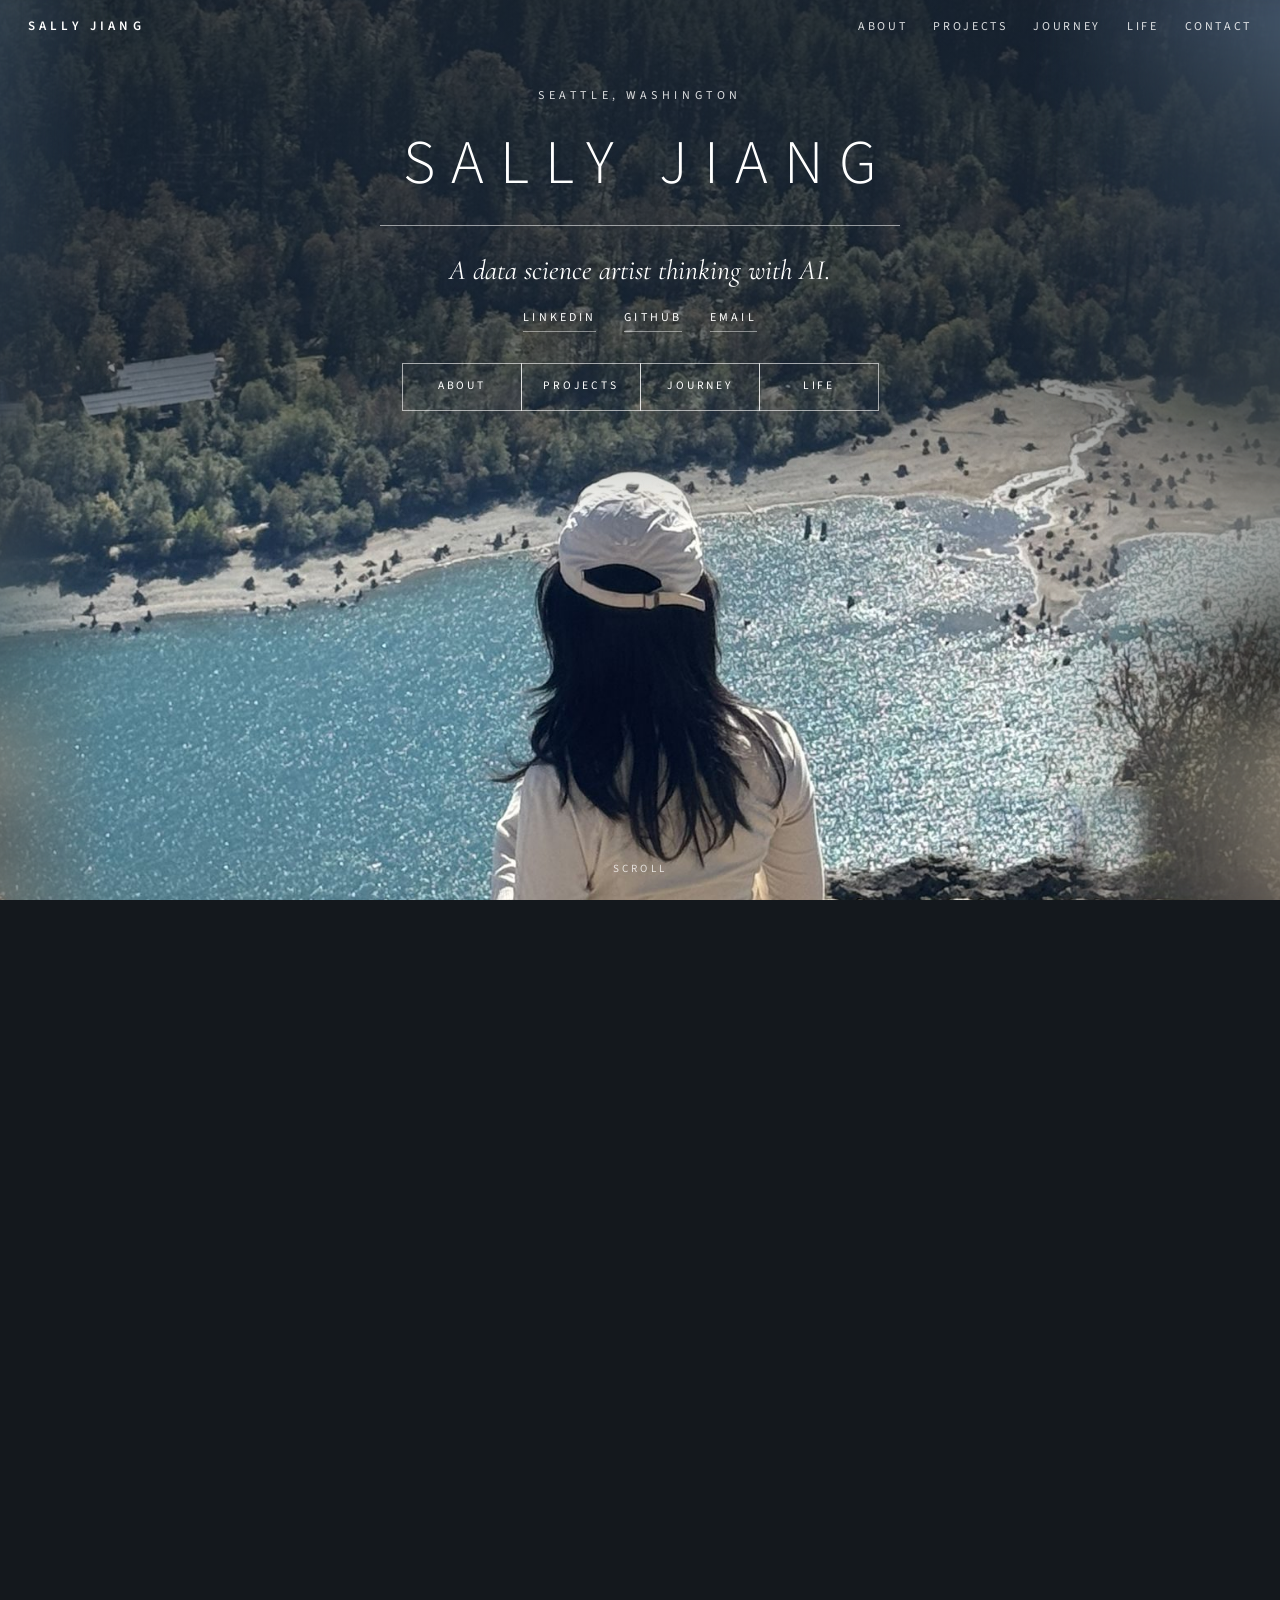
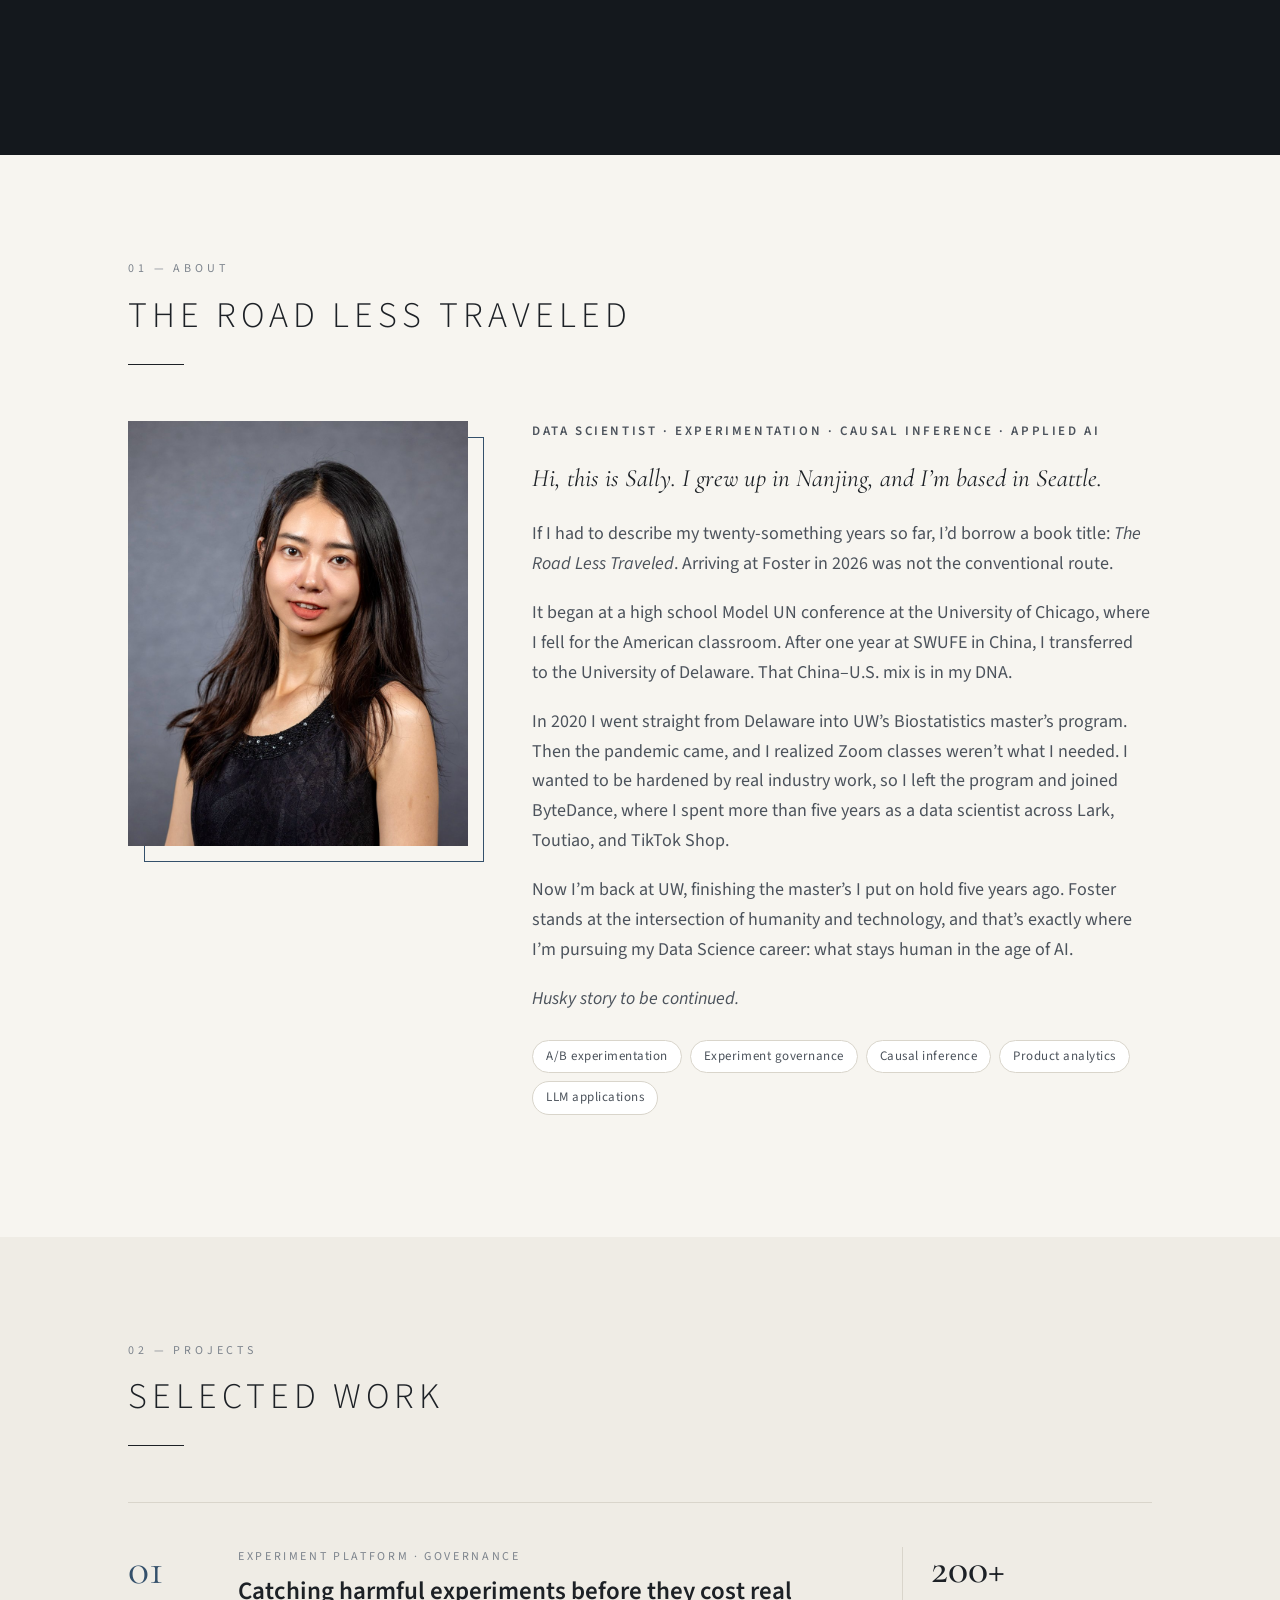
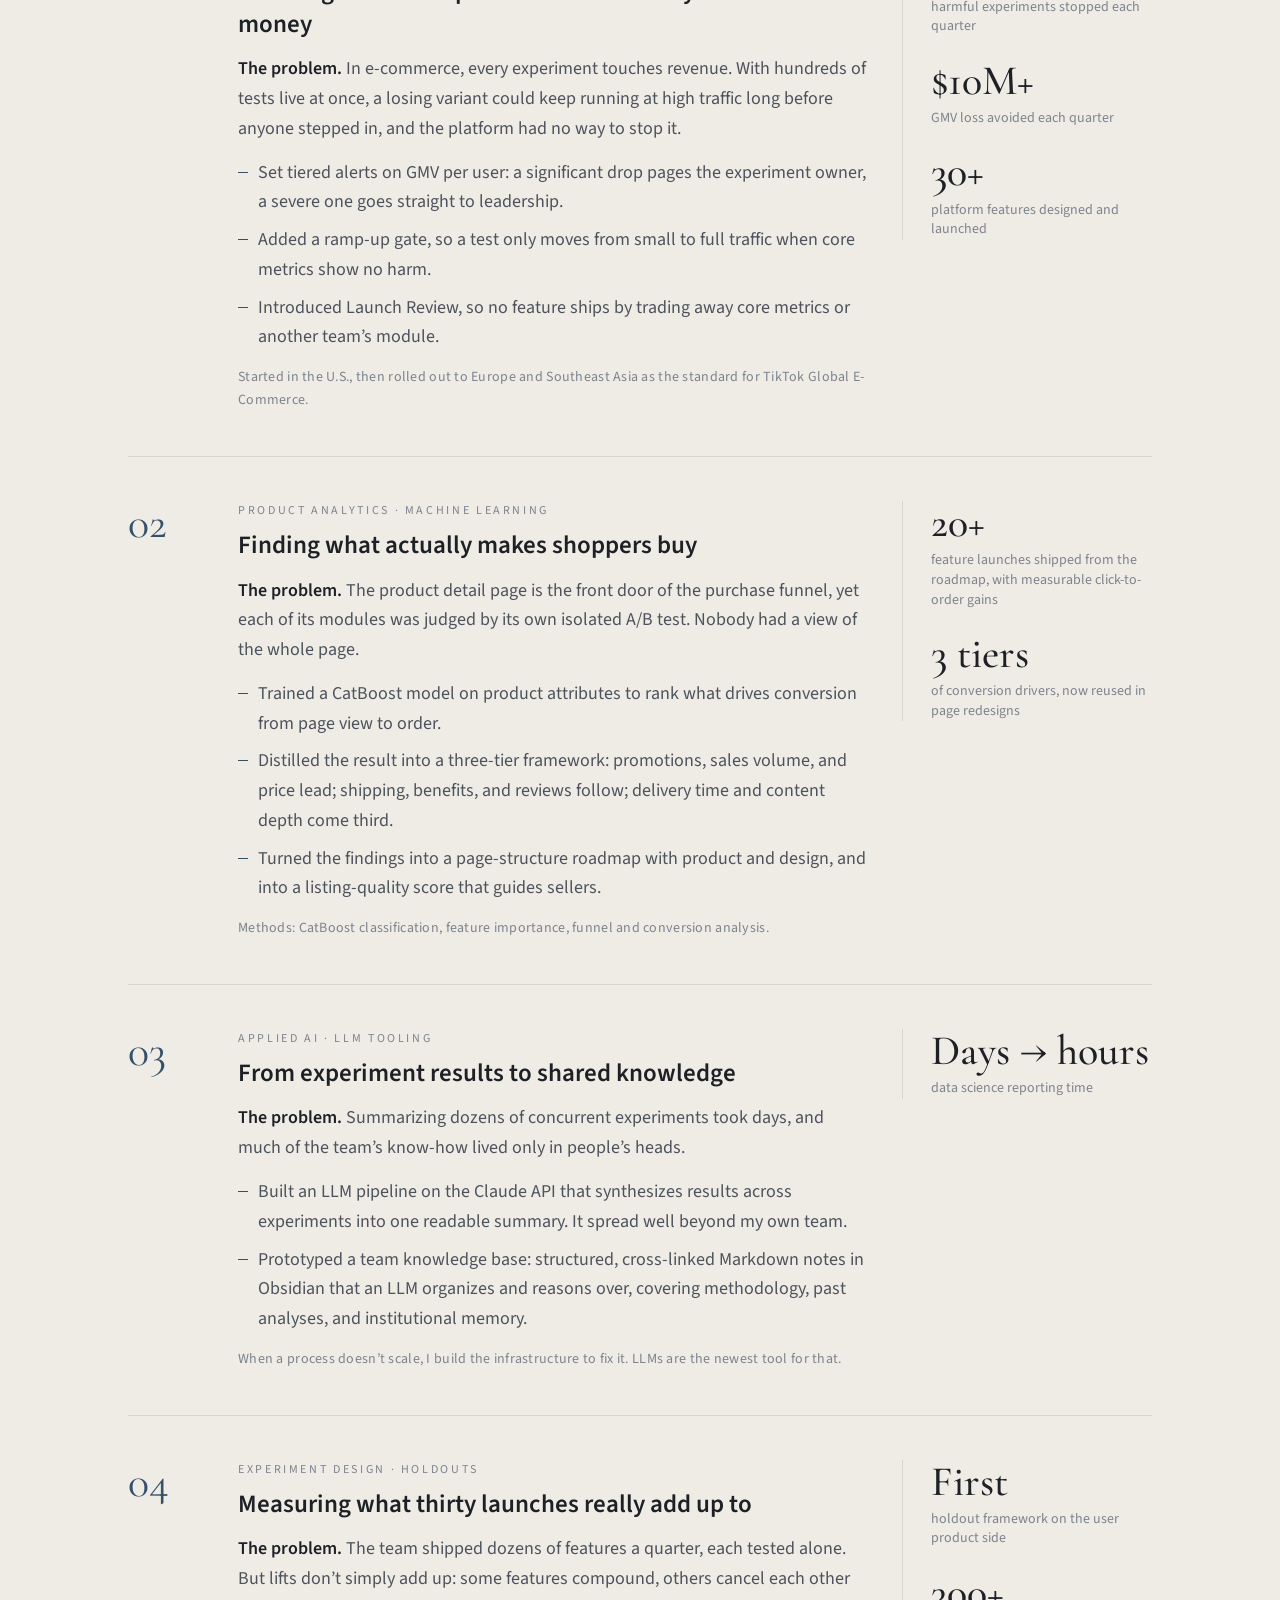
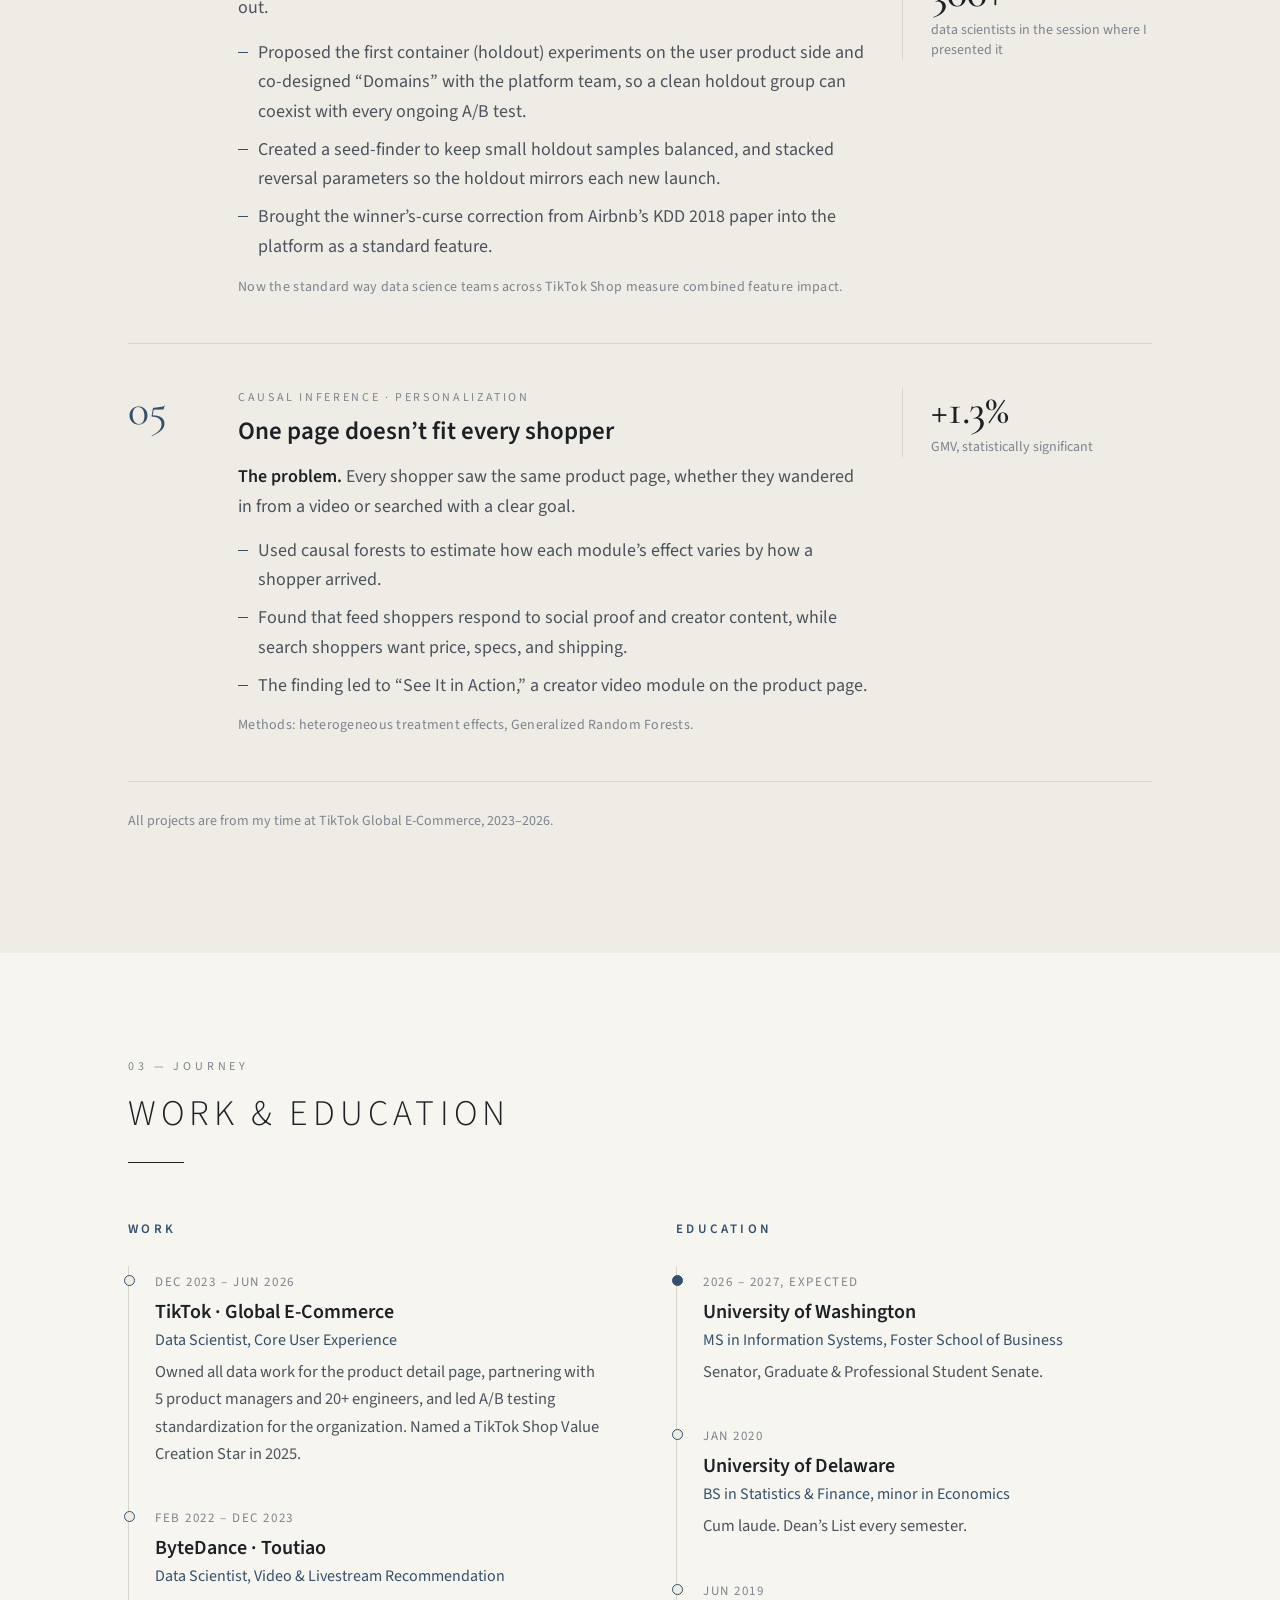
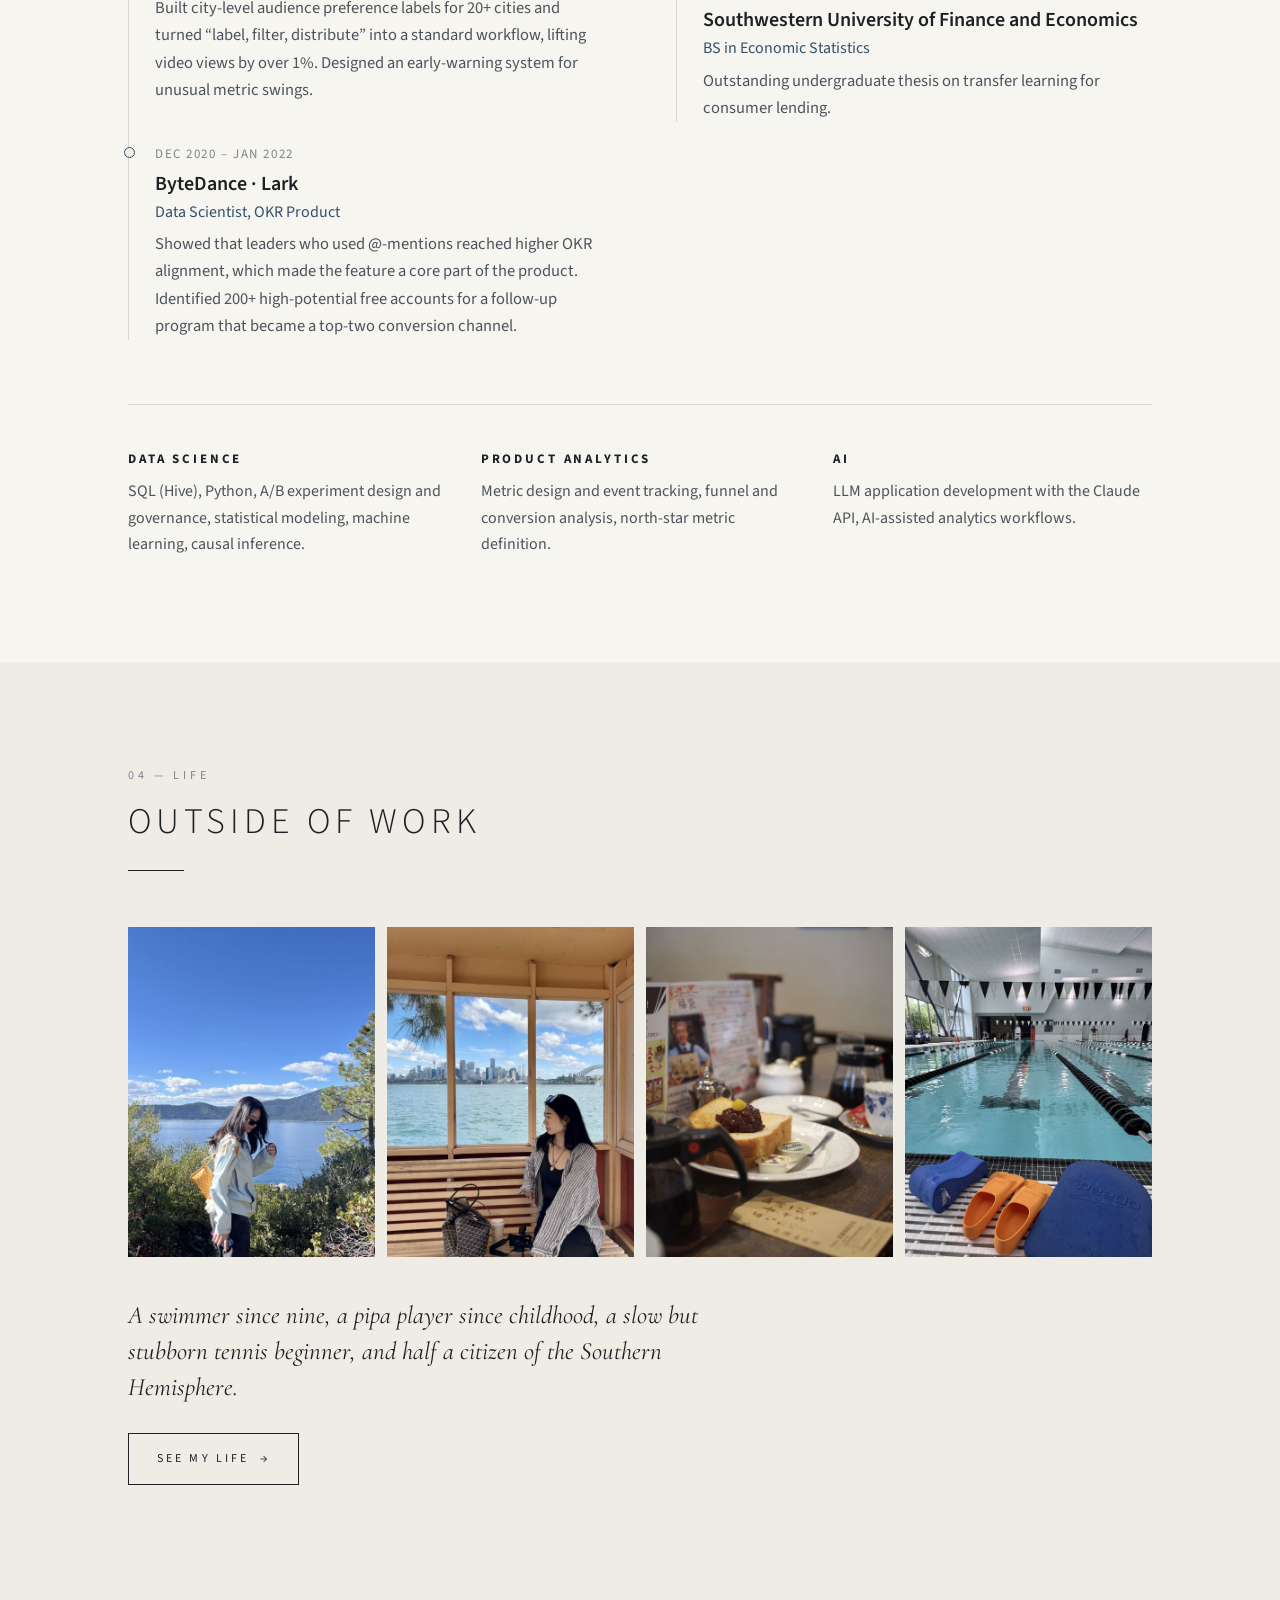
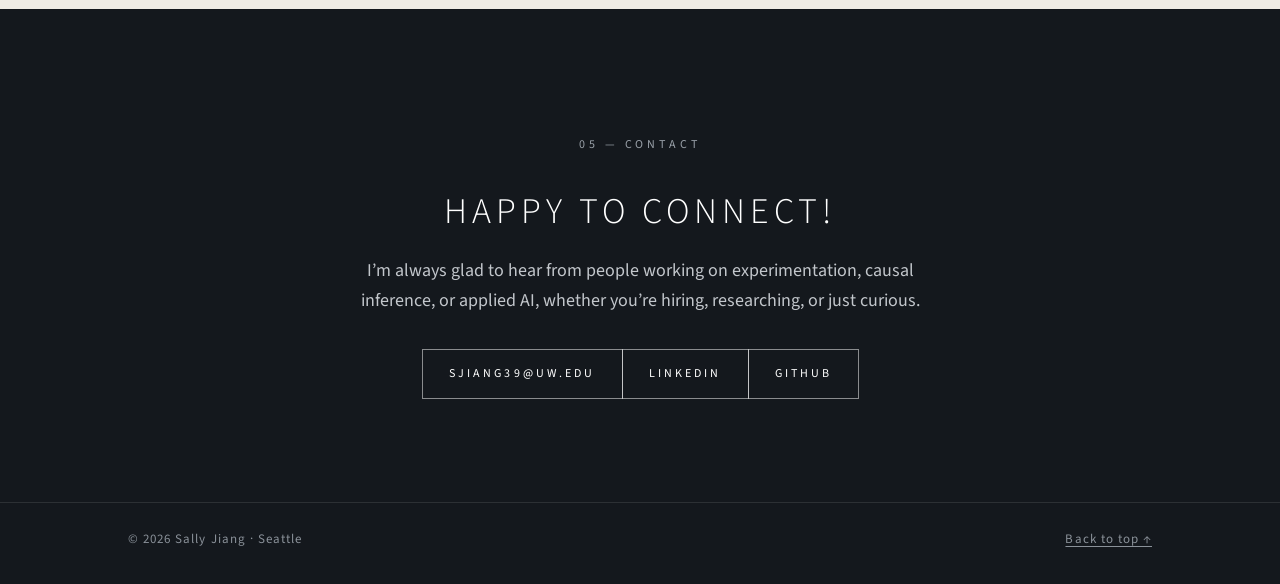
==== commit 2a09ce4d: "Add files via upload" ====
--- a/index.html
+++ b/index.html
@@ -72,7 +72,7 @@
         <p>If I had to describe my twenty-something years so far, I’d borrow a book title: <em>The Road Less Traveled</em>. Arriving at Foster in 2026 was not the conventional route.</p>
         <p>It began at a high school Model UN conference at the University of Chicago, where I fell for the American classroom. After one year at SWUFE in China, I transferred to the University of Delaware. That China–U.S. mix is in my DNA.</p>
         <p>In 2020 I went straight from Delaware into UW’s Biostatistics master’s program. Then the pandemic came, and I realized Zoom classes weren’t what I needed. I wanted to be hardened by real industry work, so I left the program and joined ByteDance, where I spent more than five years as a data scientist across Lark, Toutiao, and TikTok Shop.</p>
-        <p>Now I’m back at UW, finishing the master’s I put on hold five years ago. Foster stands at the intersection of humanity and technology, and that intersection is exactly where I’m pursuing my Data Science career: what stays human in the age of AI.</p>
+        <p>Now I’m back at UW, finishing the master’s I put on hold five years ago. Foster stands at the intersection of humanity and technology, and that’s exactly where I’m pursuing my Data Science career: what stays human in the age of AI.</p>
         <p><em>Husky story to be continued.</em></p>
         <ul class="tags" aria-label="Focus areas">
           <li>A/B experimentation</li>
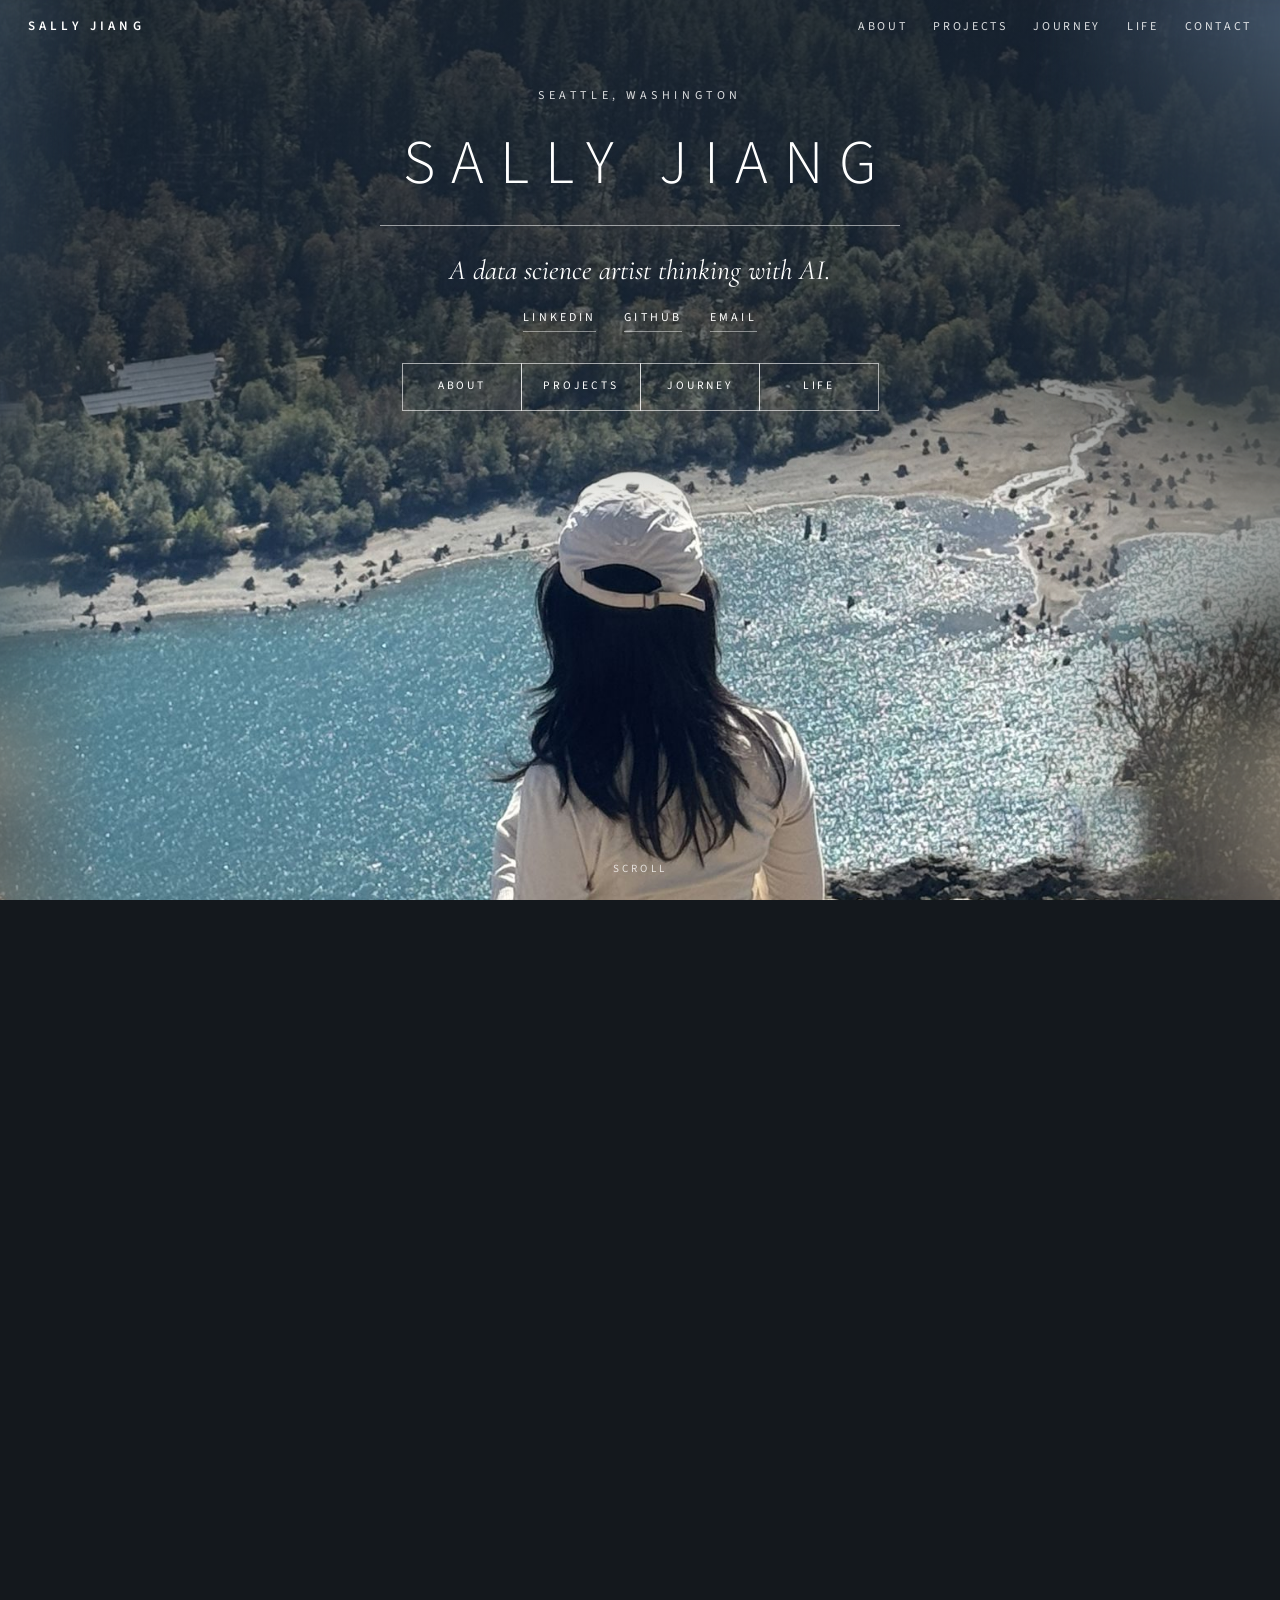
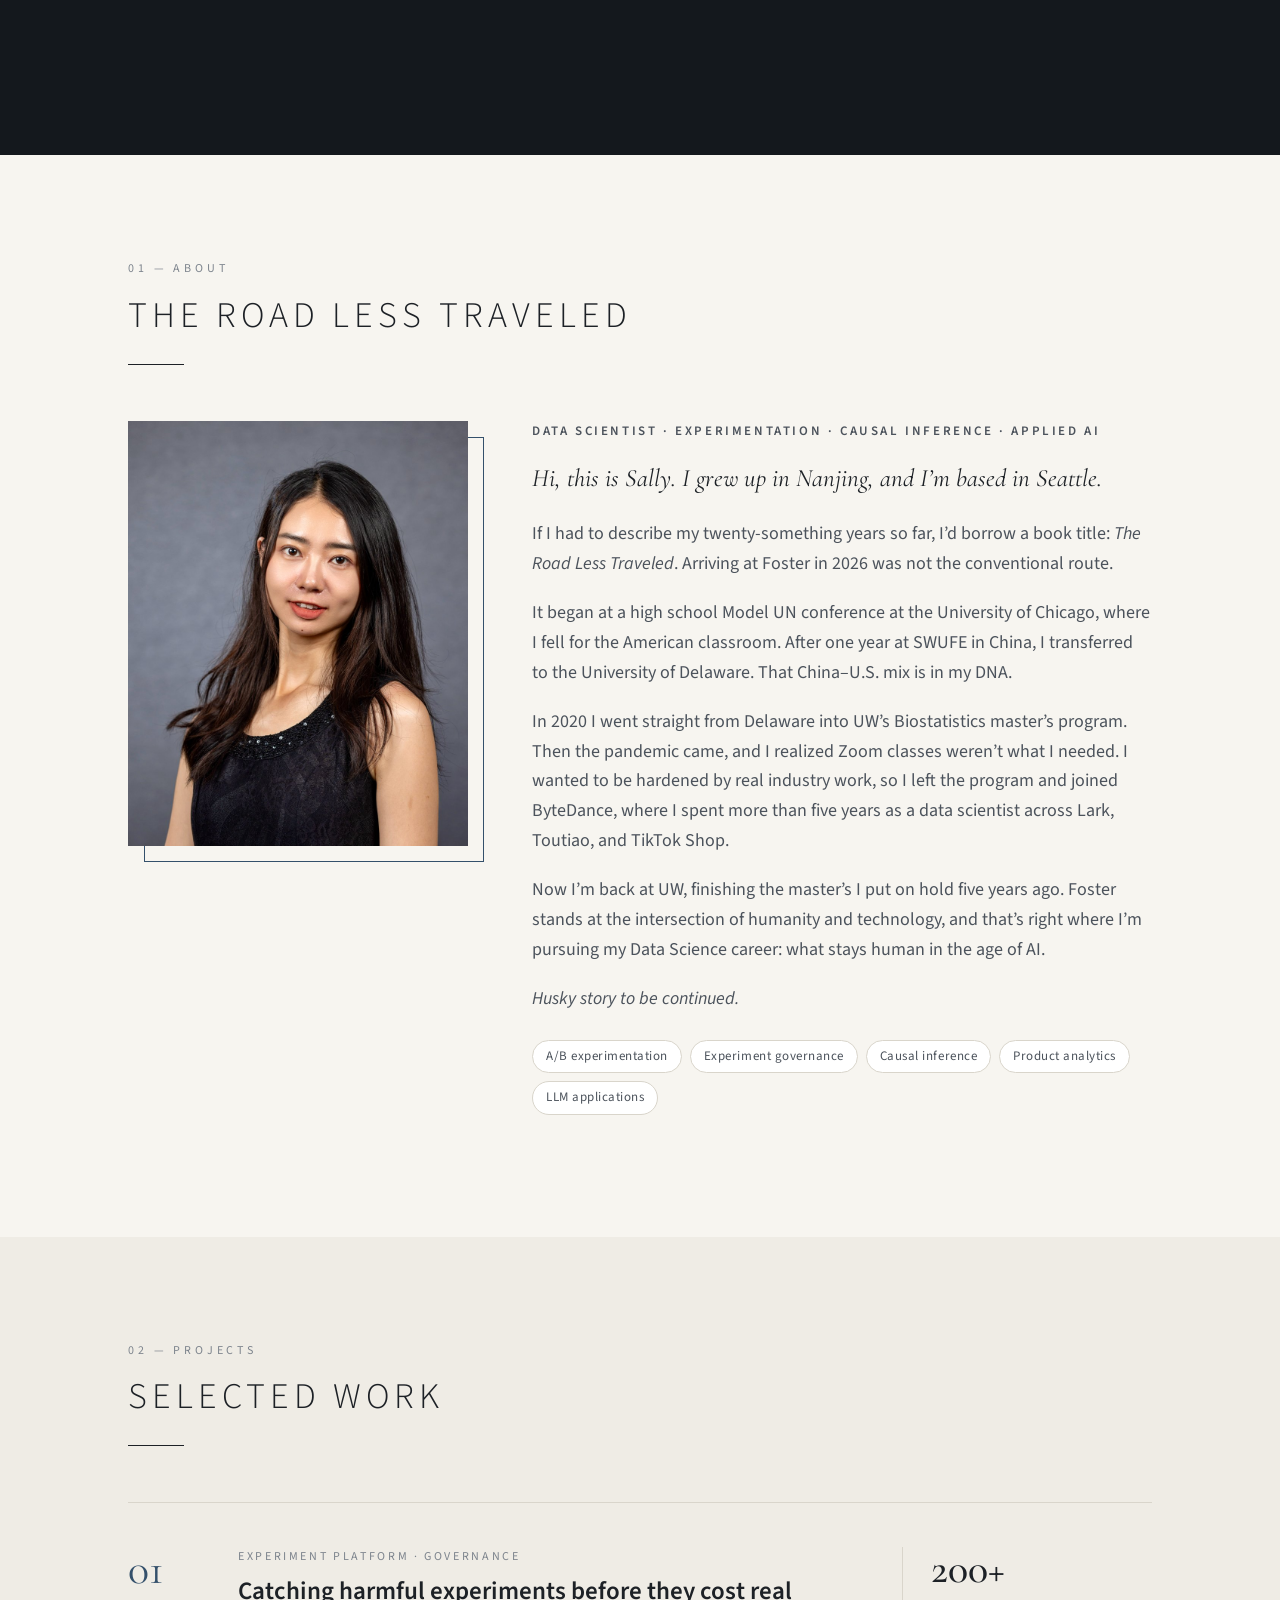
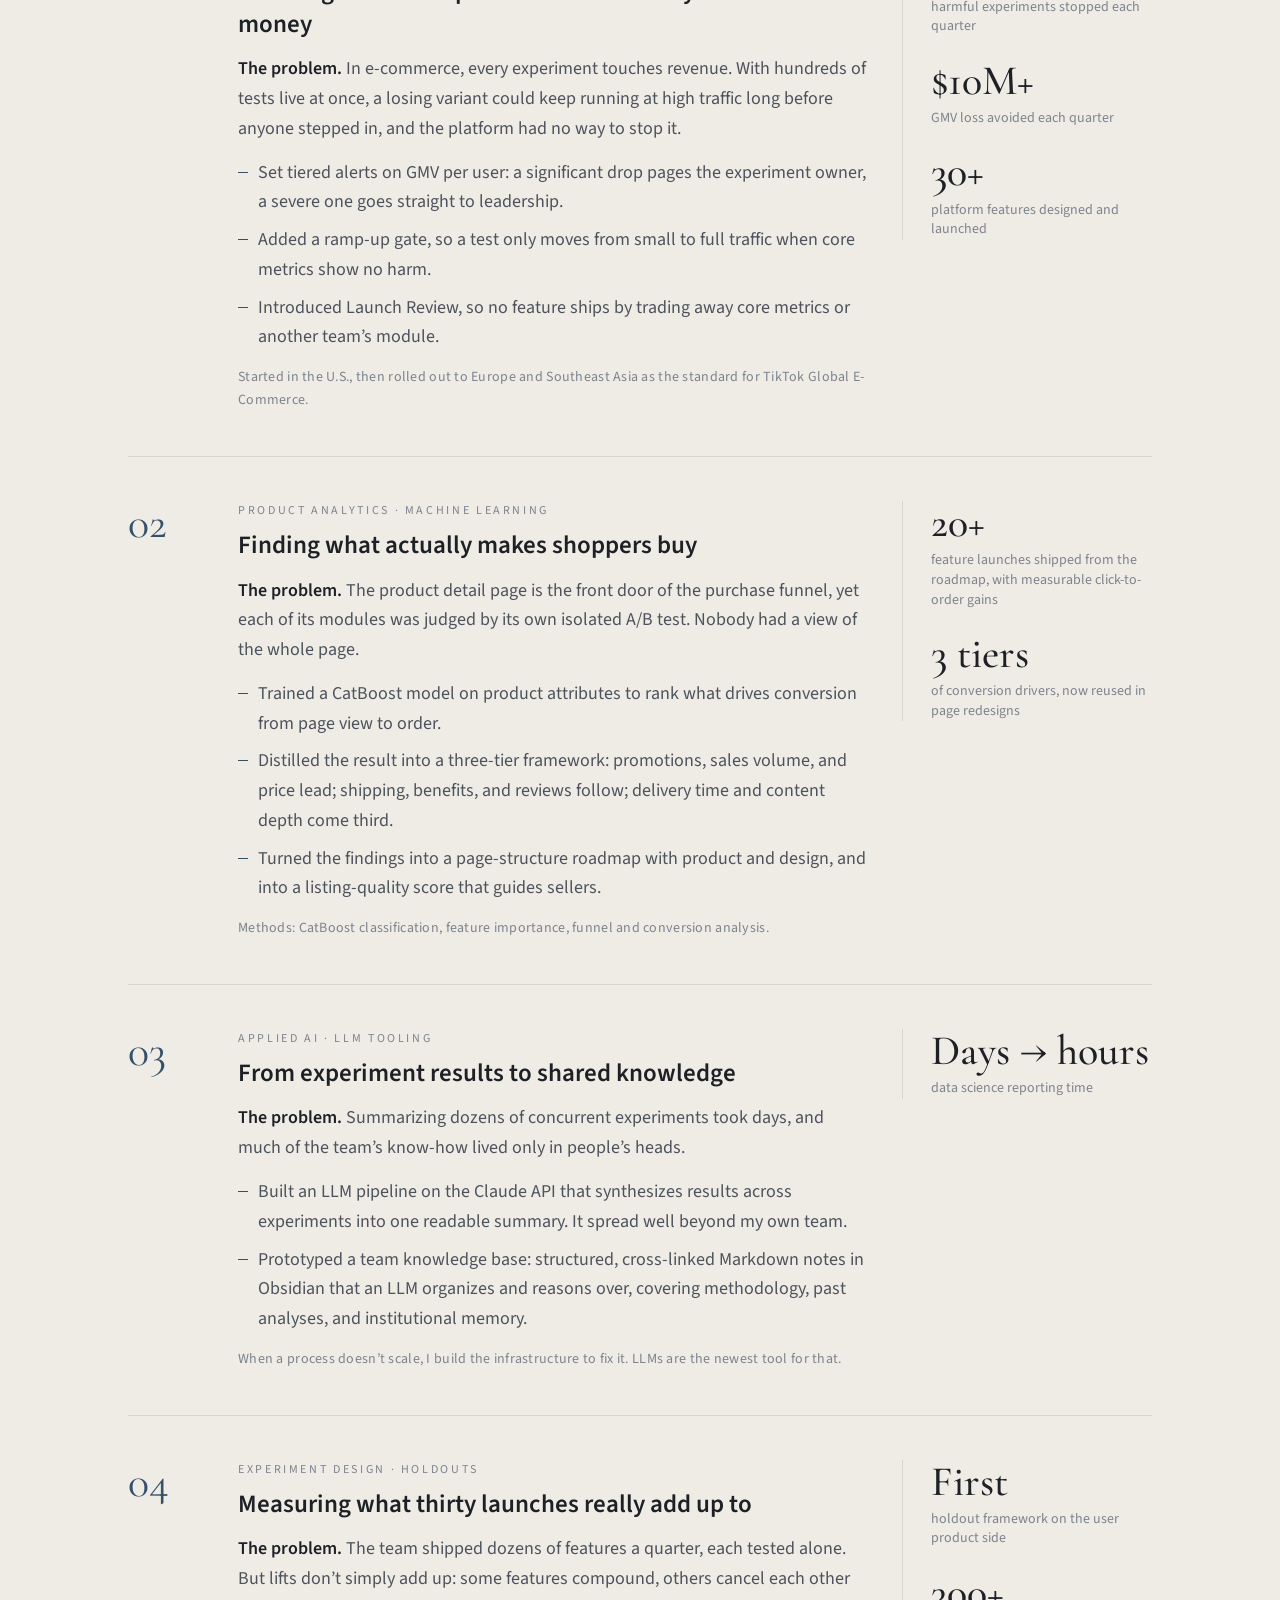
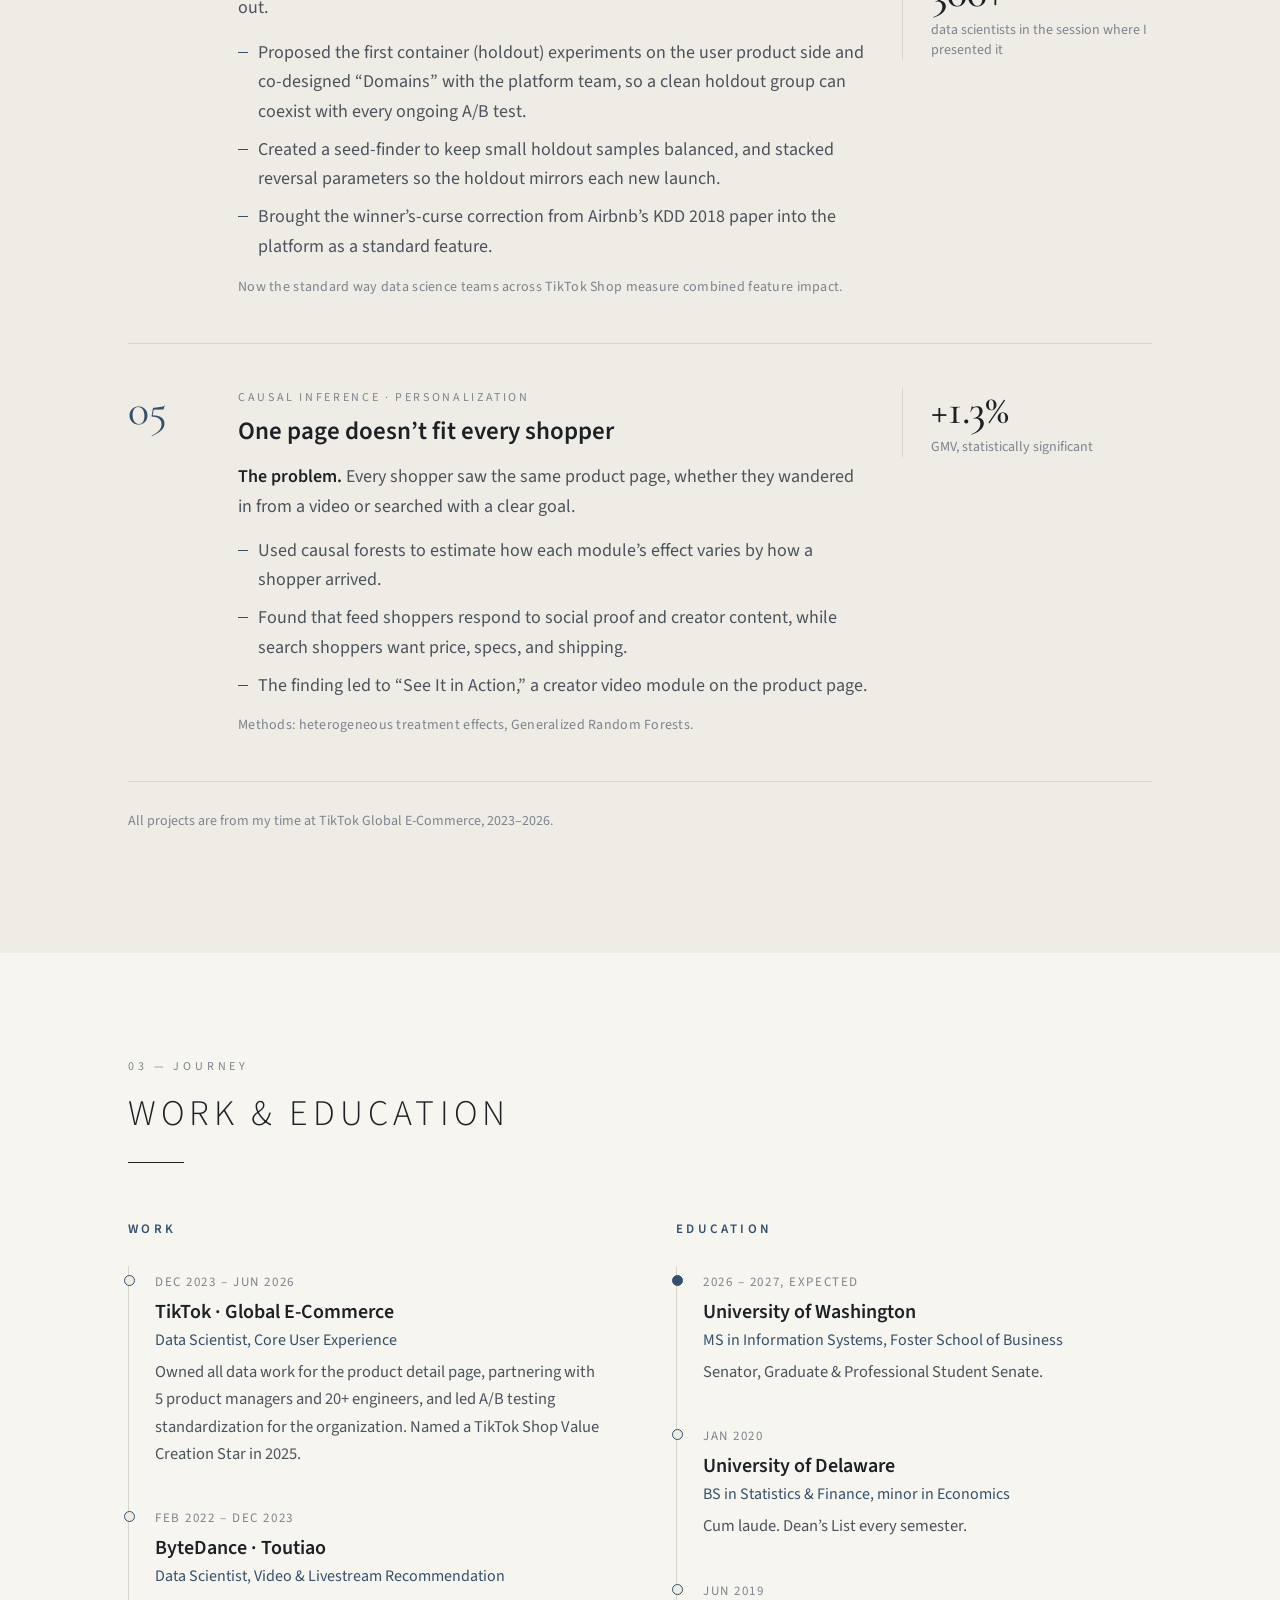
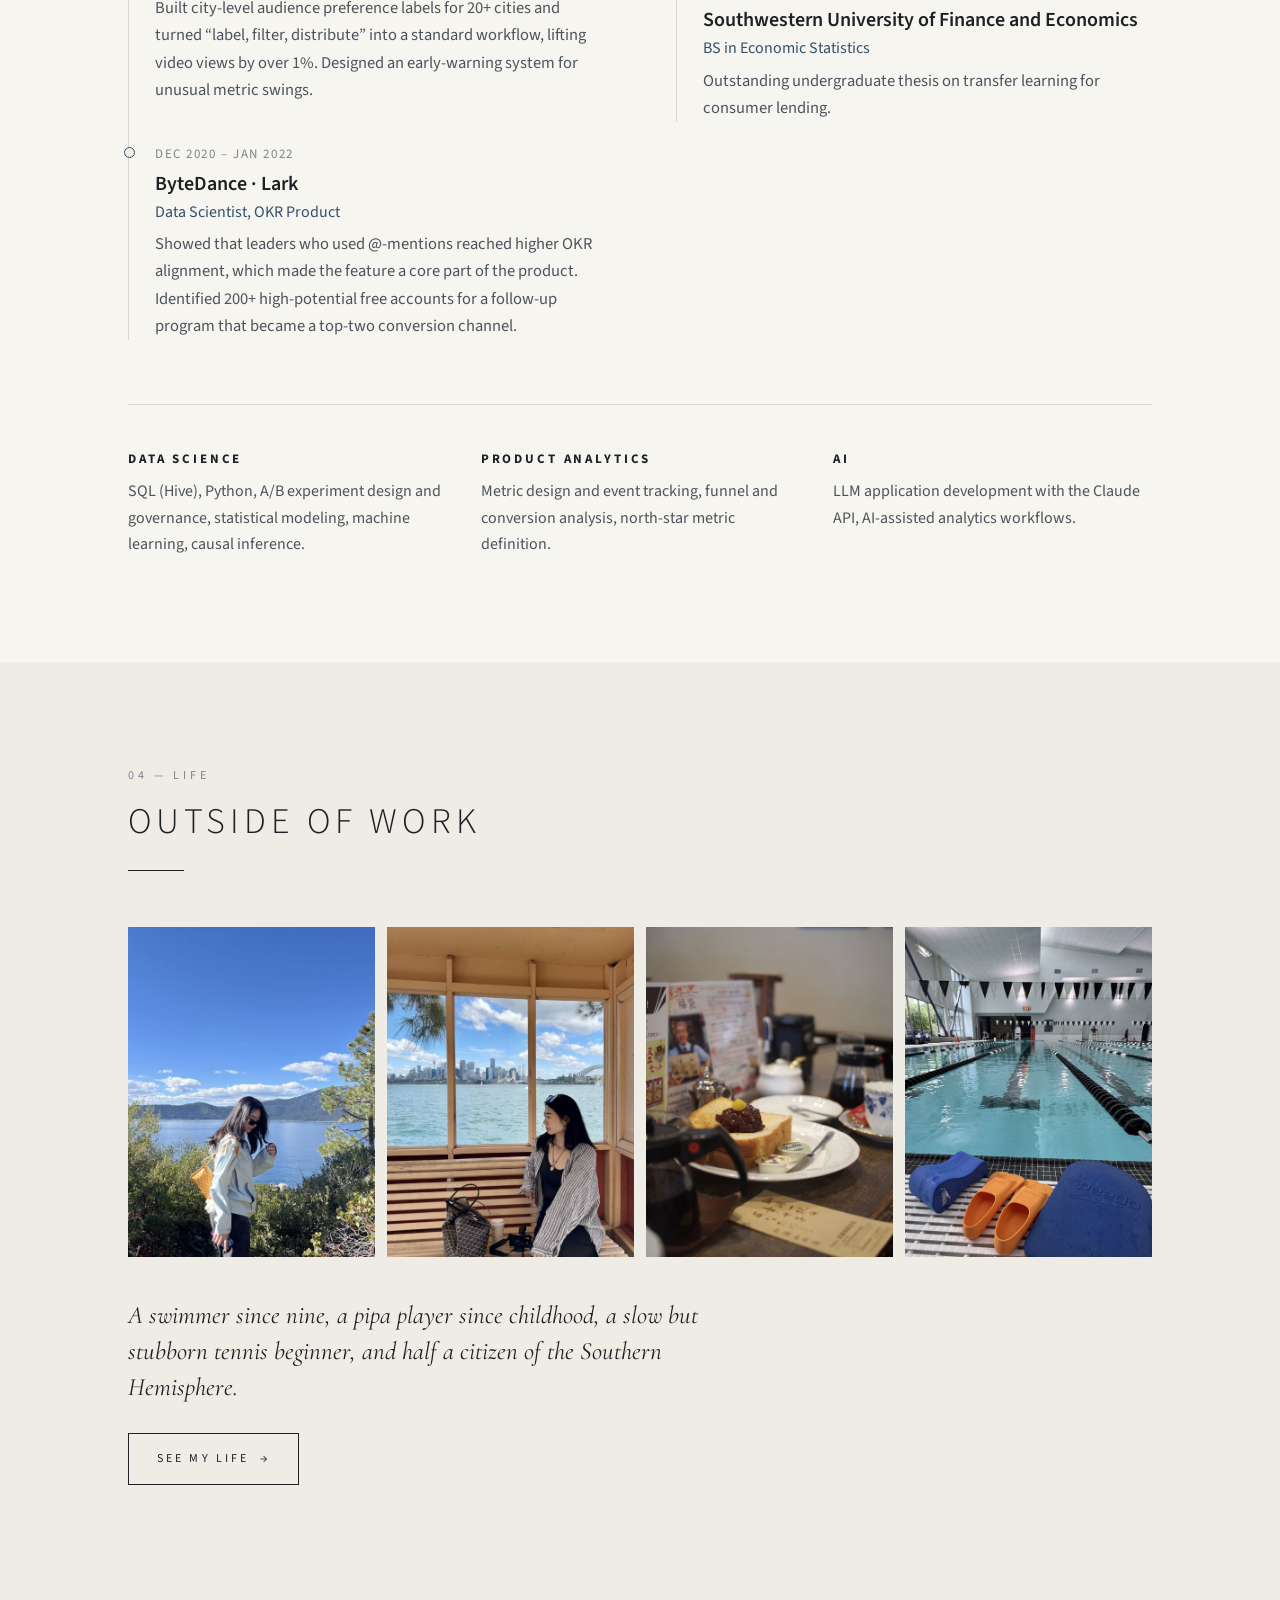
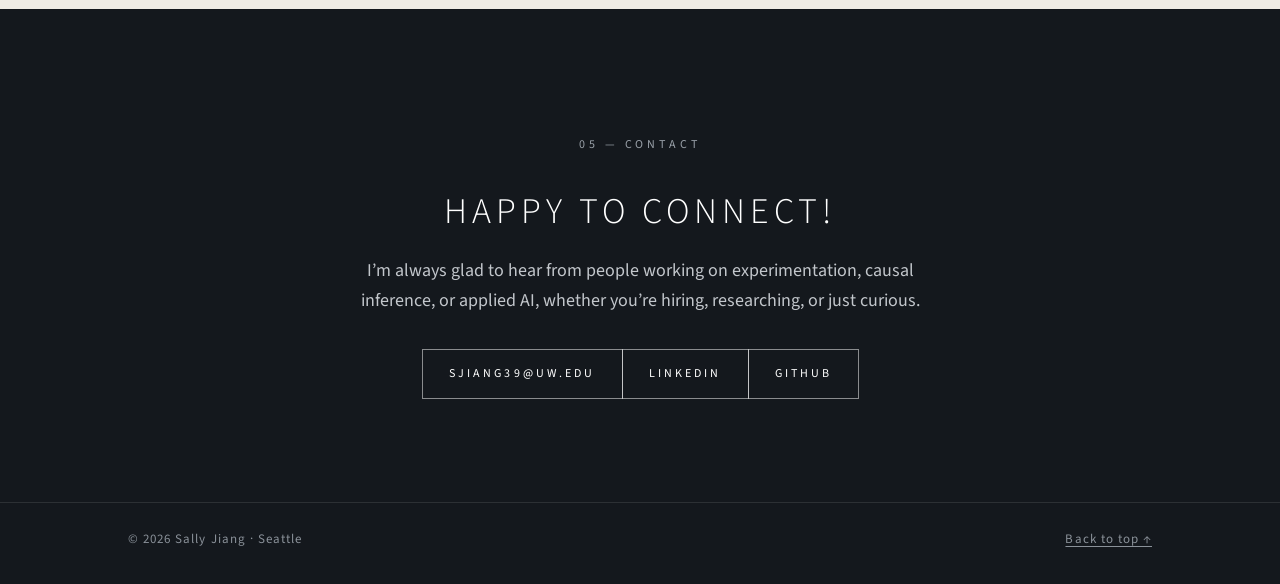
==== commit 8bf7c88f: "Add files via upload" ====
--- a/index.html
+++ b/index.html
@@ -72,7 +72,7 @@
         <p>If I had to describe my twenty-something years so far, I’d borrow a book title: <em>The Road Less Traveled</em>. Arriving at Foster in 2026 was not the conventional route.</p>
         <p>It began at a high school Model UN conference at the University of Chicago, where I fell for the American classroom. After one year at SWUFE in China, I transferred to the University of Delaware. That China–U.S. mix is in my DNA.</p>
         <p>In 2020 I went straight from Delaware into UW’s Biostatistics master’s program. Then the pandemic came, and I realized Zoom classes weren’t what I needed. I wanted to be hardened by real industry work, so I left the program and joined ByteDance, where I spent more than five years as a data scientist across Lark, Toutiao, and TikTok Shop.</p>
-        <p>Now I’m back at UW, finishing the master’s I put on hold five years ago. Foster stands at the intersection of humanity and technology, and that’s exactly where I’m pursuing my Data Science career: what stays human in the age of AI.</p>
+        <p>Now I’m back at UW, finishing the master’s I put on hold five years ago. Foster stands at the intersection of humanity and technology, and that’s right where I’m pursuing my Data Science career: what stays human in the age of AI.</p>
         <p><em>Husky story to be continued.</em></p>
         <ul class="tags" aria-label="Focus areas">
           <li>A/B experimentation</li>
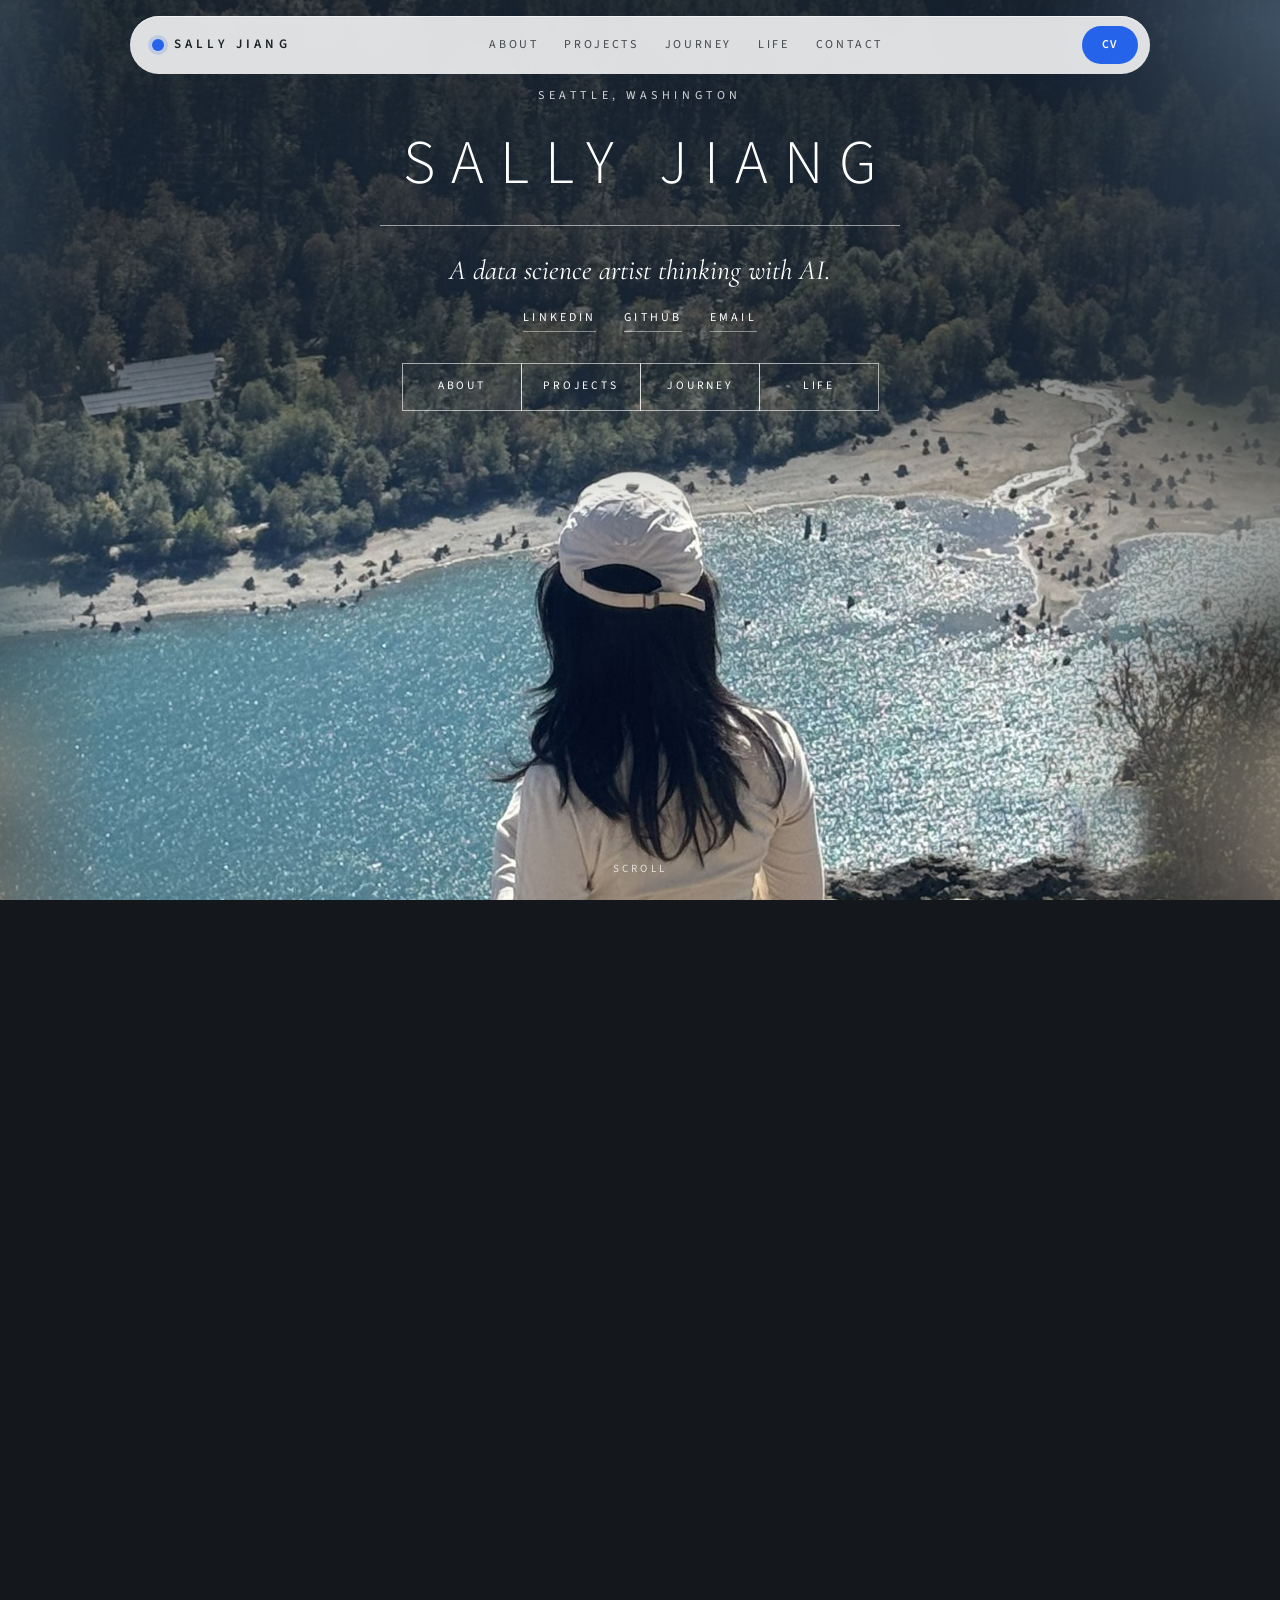
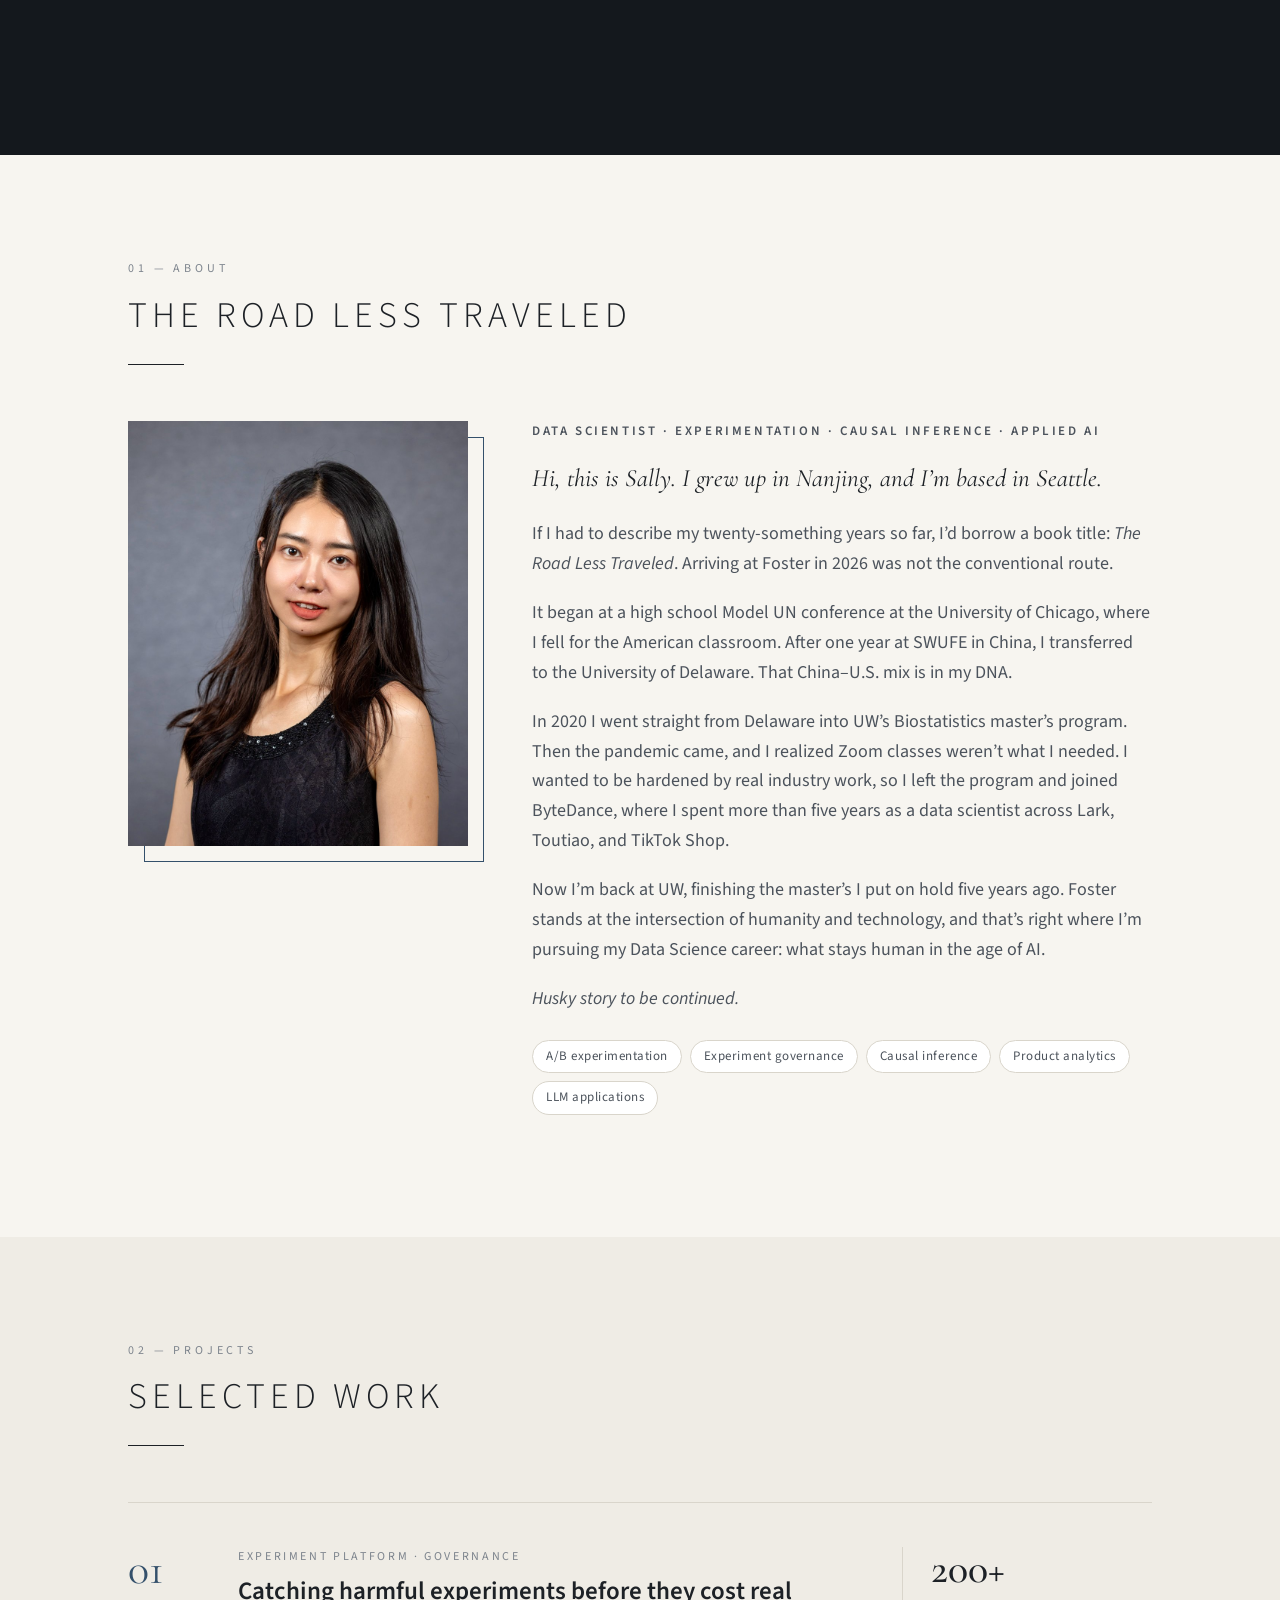
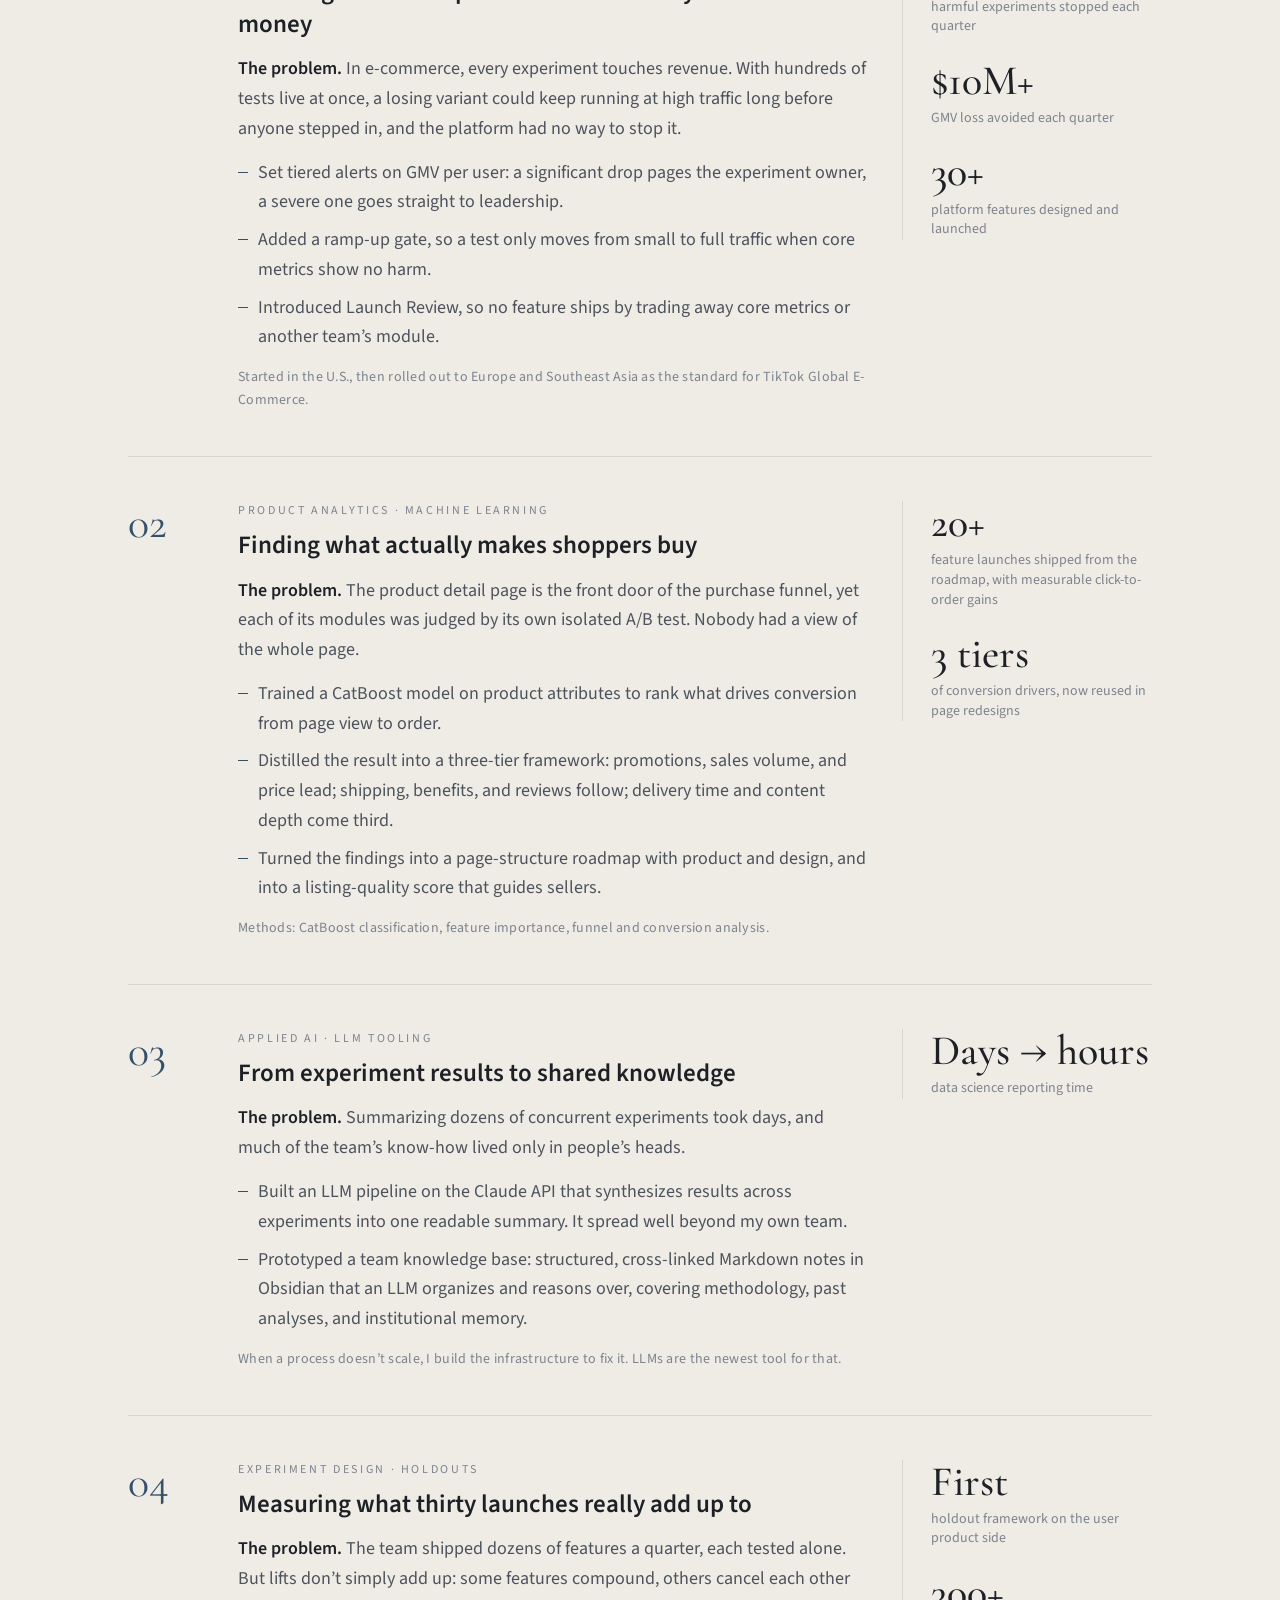
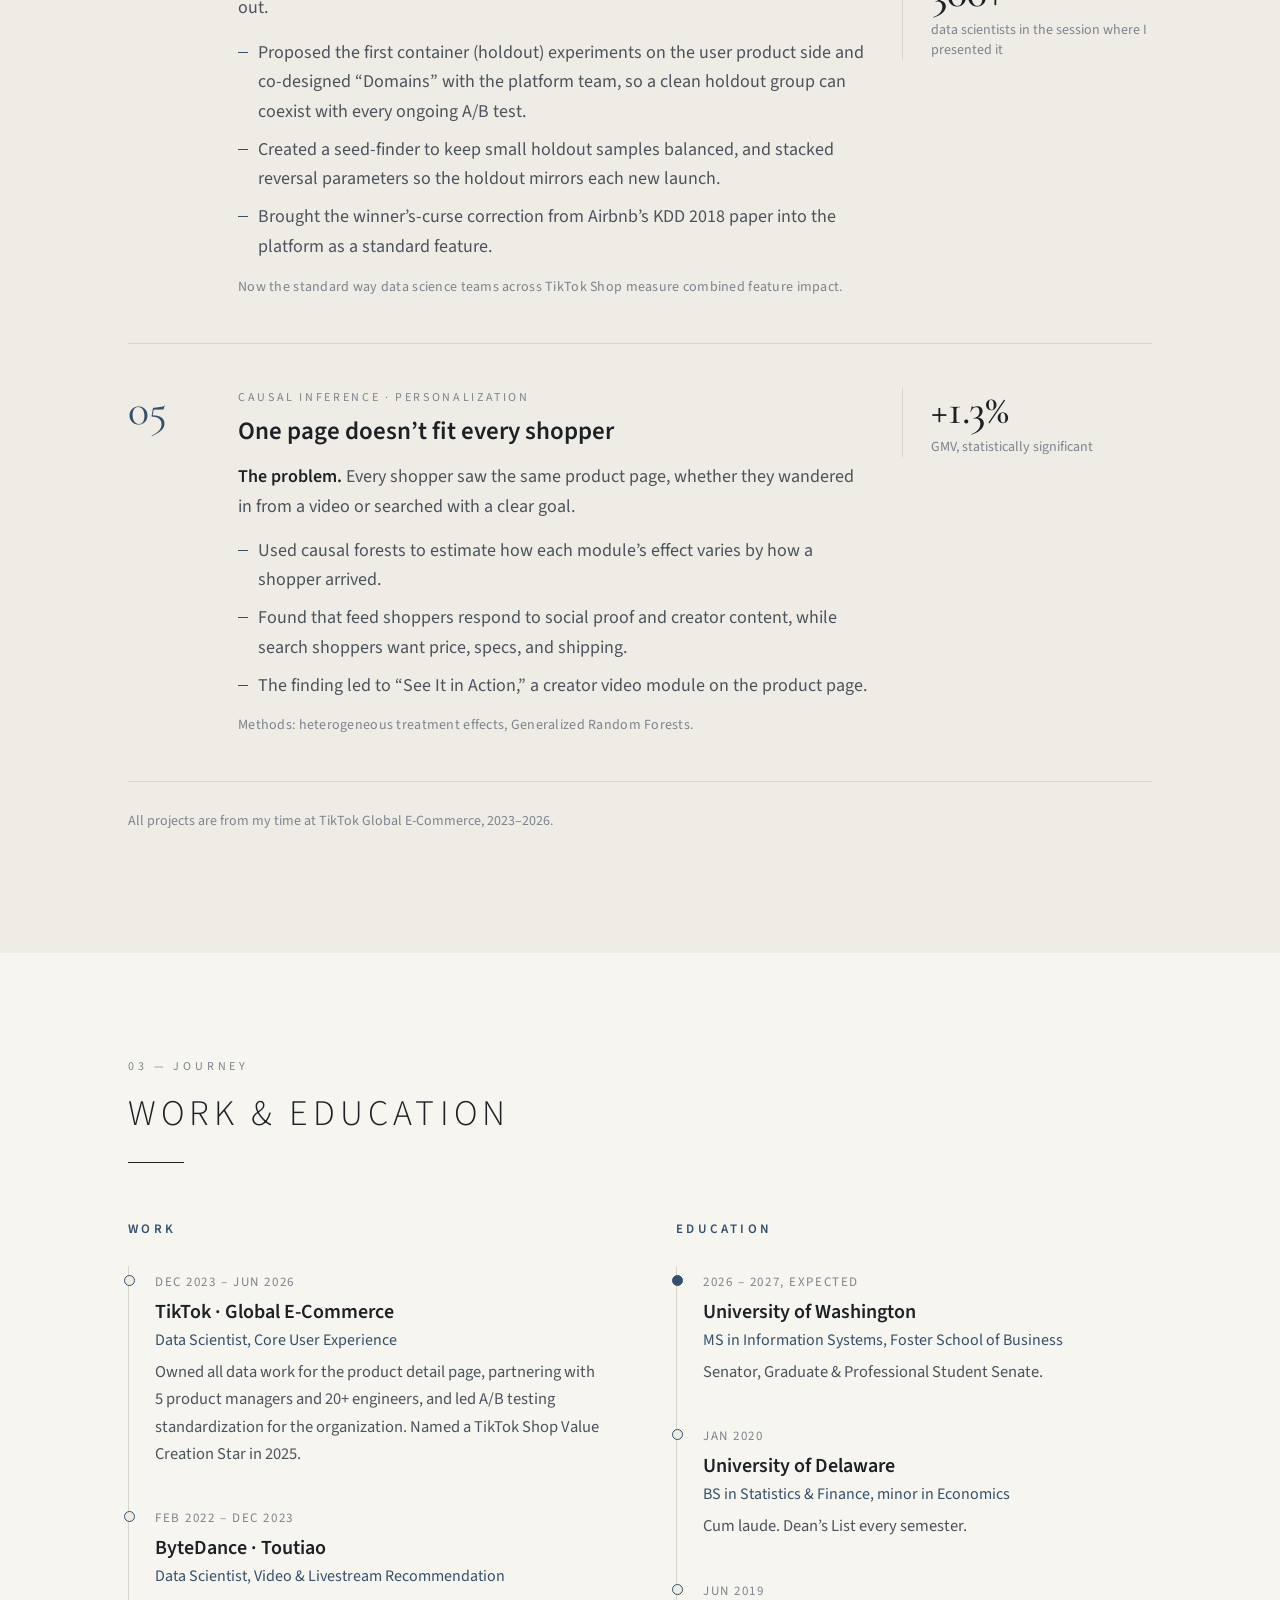
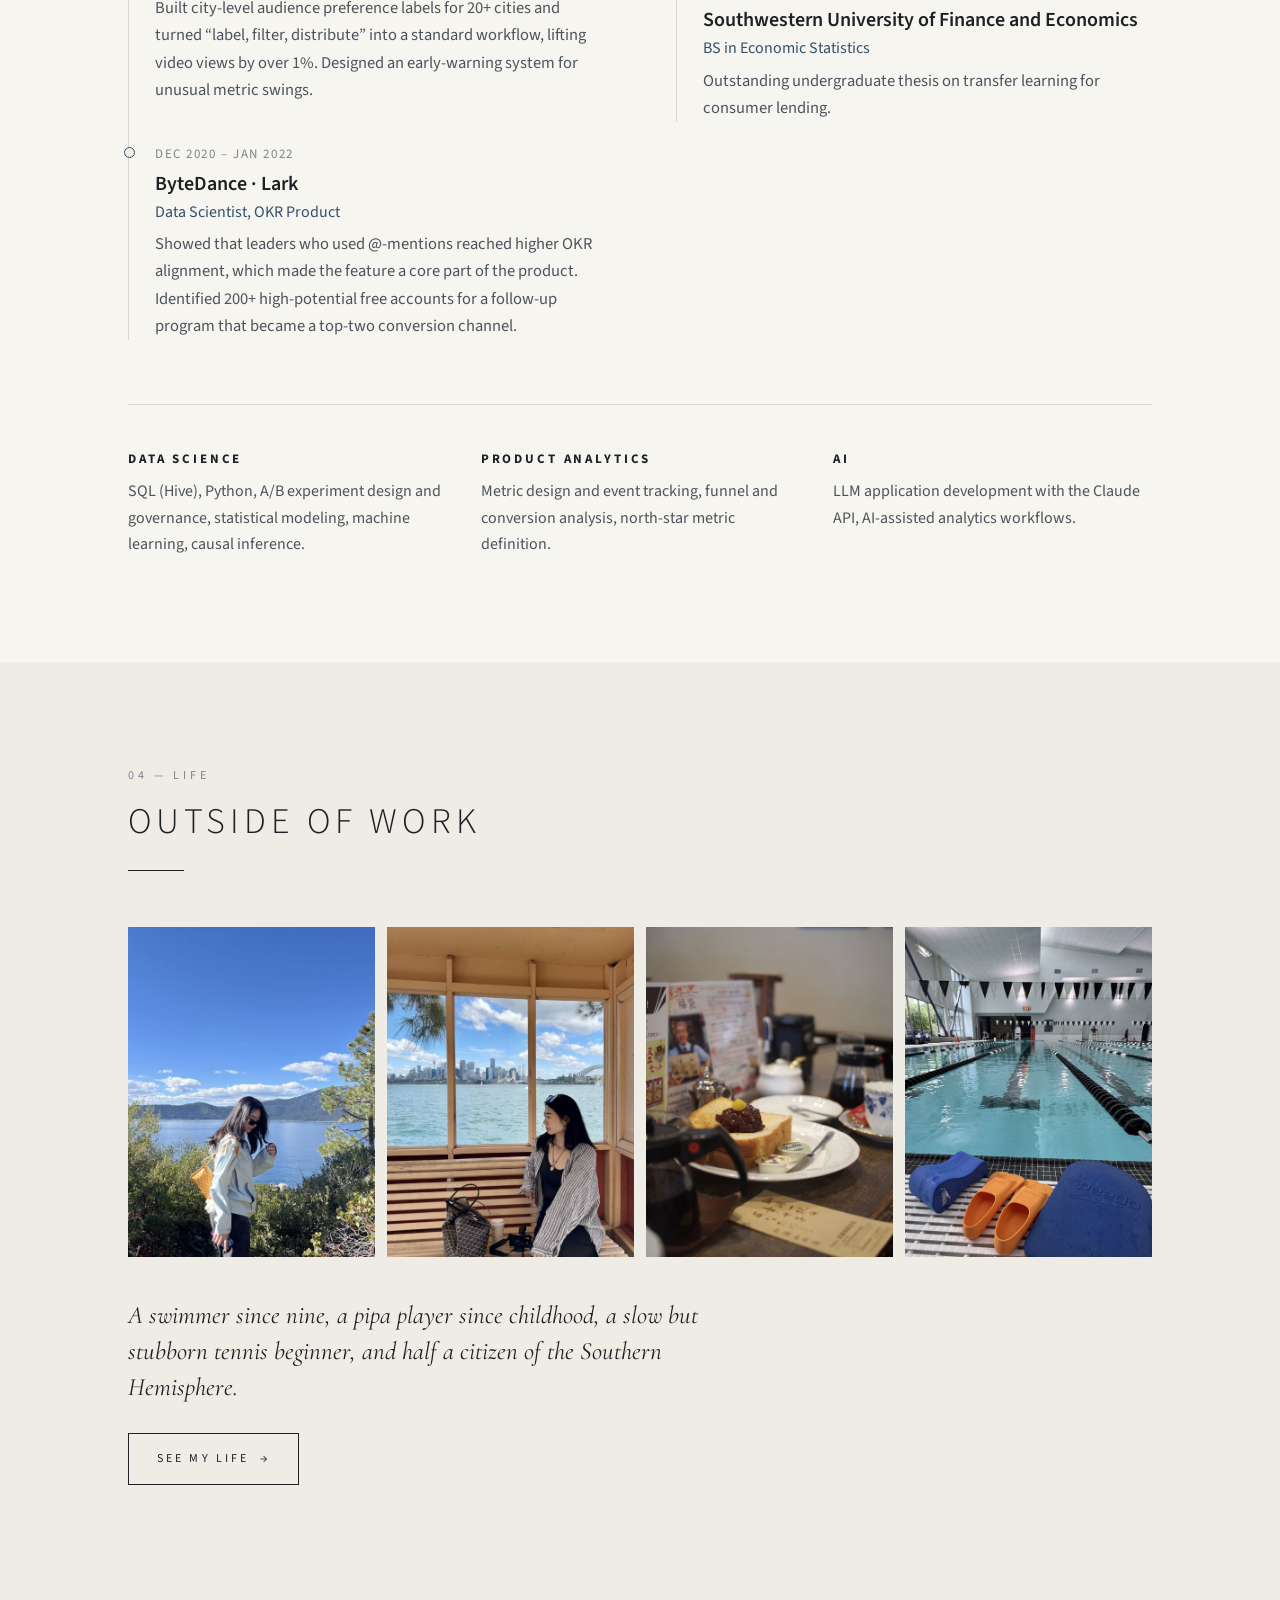
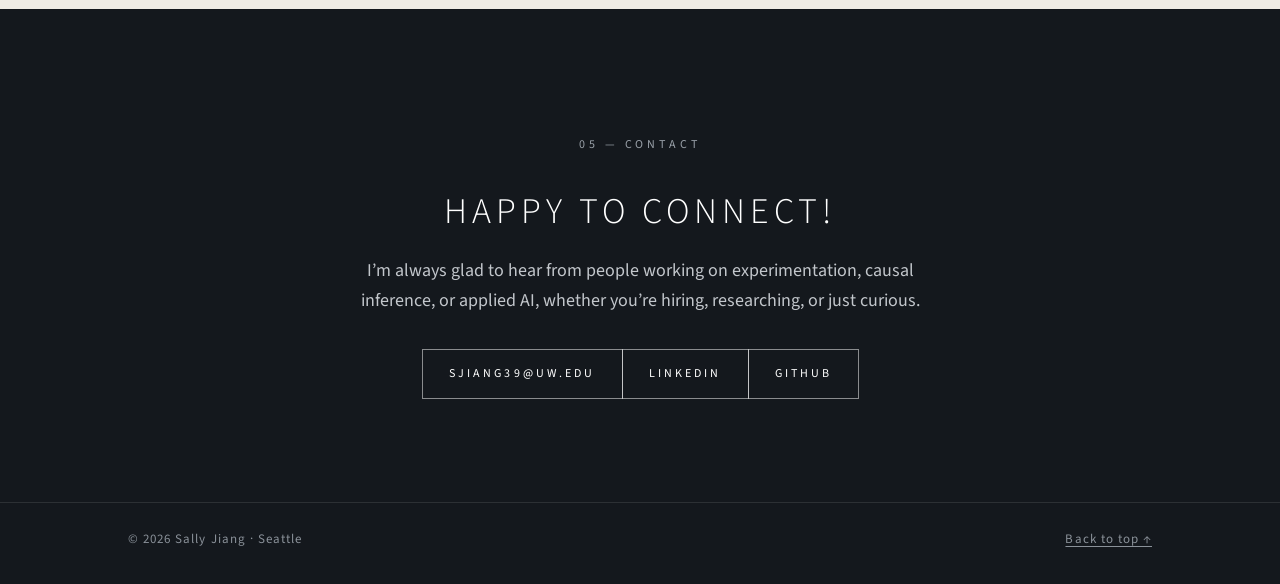
==== commit b91d8f13: "Floating pill top bar with CV button" ====
--- a/index.html
+++ b/index.html
@@ -18,7 +18,7 @@
 <body>
 
 <header class="topbar" id="topbar">
-  <a class="brand" href="#top">Sally Jiang</a>
+  <a class="brand" href="#top"><span class="dot" aria-hidden="true"></span>Sally Jiang</a>
   <nav aria-label="Primary">
     <a class="opt" href="#about">About</a>
     <a href="#projects">Projects</a>
@@ -26,6 +26,7 @@
     <a href="life.html">Life</a>
     <a class="opt" href="#contact">Contact</a>
   </nav>
+  <a class="cv-btn" href="Sally-Jiang-CV.pdf" target="_blank" rel="noopener">CV</a>
 </header>
 
 <div class="hero-scroll" id="top">
--- a/style.css
+++ b/style.css
@@ -34,30 +34,46 @@
 
 .wrap { max-width: var(--wrap); margin: 0 auto; padding: 0 28px; }
 
-/* ---------- Top bar ---------- */
+/* ---------- Top bar (floating pill, like boussioux.com) ---------- */
 .topbar {
-  position: fixed; inset: 0 0 auto 0; z-index: 20;
-  display: flex; align-items: center; justify-content: space-between;
-  padding: 16px 28px;
-  color: #fff;
-  transition: background .3s, color .3s, box-shadow .3s, padding .3s;
+  position: fixed; top: 16px; left: 50%; transform: translateX(-50%); z-index: 20;
+  width: min(1020px, calc(100% - 32px));
+  display: flex; align-items: center; justify-content: space-between; gap: 18px;
+  padding: 10px 12px 10px 22px;
+  color: var(--ink);
+  background: rgba(255, 255, 255, .85);
+  -webkit-backdrop-filter: blur(12px); backdrop-filter: blur(12px);
+  border-radius: 999px;
+  box-shadow: 0 10px 32px rgba(20, 30, 50, .14), 0 1px 0 rgba(255, 255, 255, .65) inset;
+  transition: background .3s, box-shadow .3s, padding .3s;
 }
 .topbar .brand {
+  display: inline-flex; align-items: center; gap: 10px;
   font-size: 13px; letter-spacing: .32em; text-transform: uppercase;
   color: inherit; text-decoration: none; font-weight: 600;
+  white-space: nowrap;
+}
+.topbar .brand .dot {
+  width: 12px; height: 12px; flex: none; border-radius: 50%;
+  background: #2563eb; box-shadow: 0 0 0 4px rgba(37, 99, 235, .16);
 }
 .topbar nav { display: flex; gap: 26px; }
 .topbar nav a {
   font-size: 12px; letter-spacing: .22em; text-transform: uppercase;
-  color: inherit; text-decoration: none; opacity: .85;
+  color: inherit; text-decoration: none; opacity: .8; white-space: nowrap;
 }
 .topbar nav a:hover, .topbar nav a[aria-current] { opacity: 1; border-bottom: 1px solid currentColor; padding-bottom: 3px; }
+.topbar .cv-btn {
+  flex: none;
+  background: #2563eb; color: #fff;
+  font-size: 12px; letter-spacing: .14em; text-transform: uppercase; font-weight: 600;
+  text-decoration: none; padding: 9px 20px; border-radius: 999px;
+  transition: background .2s;
+}
+.topbar .cv-btn:hover { background: #1d4ed8; color: #fff; }
 .topbar.solid {
-  background: rgba(247, 245, 240, .94);
-  backdrop-filter: blur(8px);
-  color: var(--ink);
-  box-shadow: 0 1px 0 var(--line);
-  padding: 12px 28px;
+  background: rgba(255, 255, 255, .94);
+  box-shadow: 0 12px 36px rgba(20, 30, 50, .18), 0 1px 0 rgba(255, 255, 255, .65) inset;
 }
 
 /* ---------- Hero ---------- */
@@ -359,11 +375,12 @@
 }
 @media (max-width: 640px) {
   .wrap { padding: 0 20px; }
-  .topbar { padding: 14px 20px; }
-  .topbar.solid { padding: 11px 20px; }
+  .topbar { top: 10px; width: calc(100% - 20px); padding: 8px 10px 8px 16px; gap: 12px; }
+  .topbar.solid { padding: 8px 10px 8px 16px; }
   .topbar nav { gap: 16px; }
   .topbar nav a.opt { display: none; }
   .topbar .brand { letter-spacing: .22em; }
+  .topbar .cv-btn { padding: 8px 16px; }
   .hero h1 { letter-spacing: .18em; padding-left: .18em; }
   .boxnav a { min-width: 0; flex: 1 1 40%; padding: 13px 10px; }
   .contact .links a { flex: 1 1 100%; }
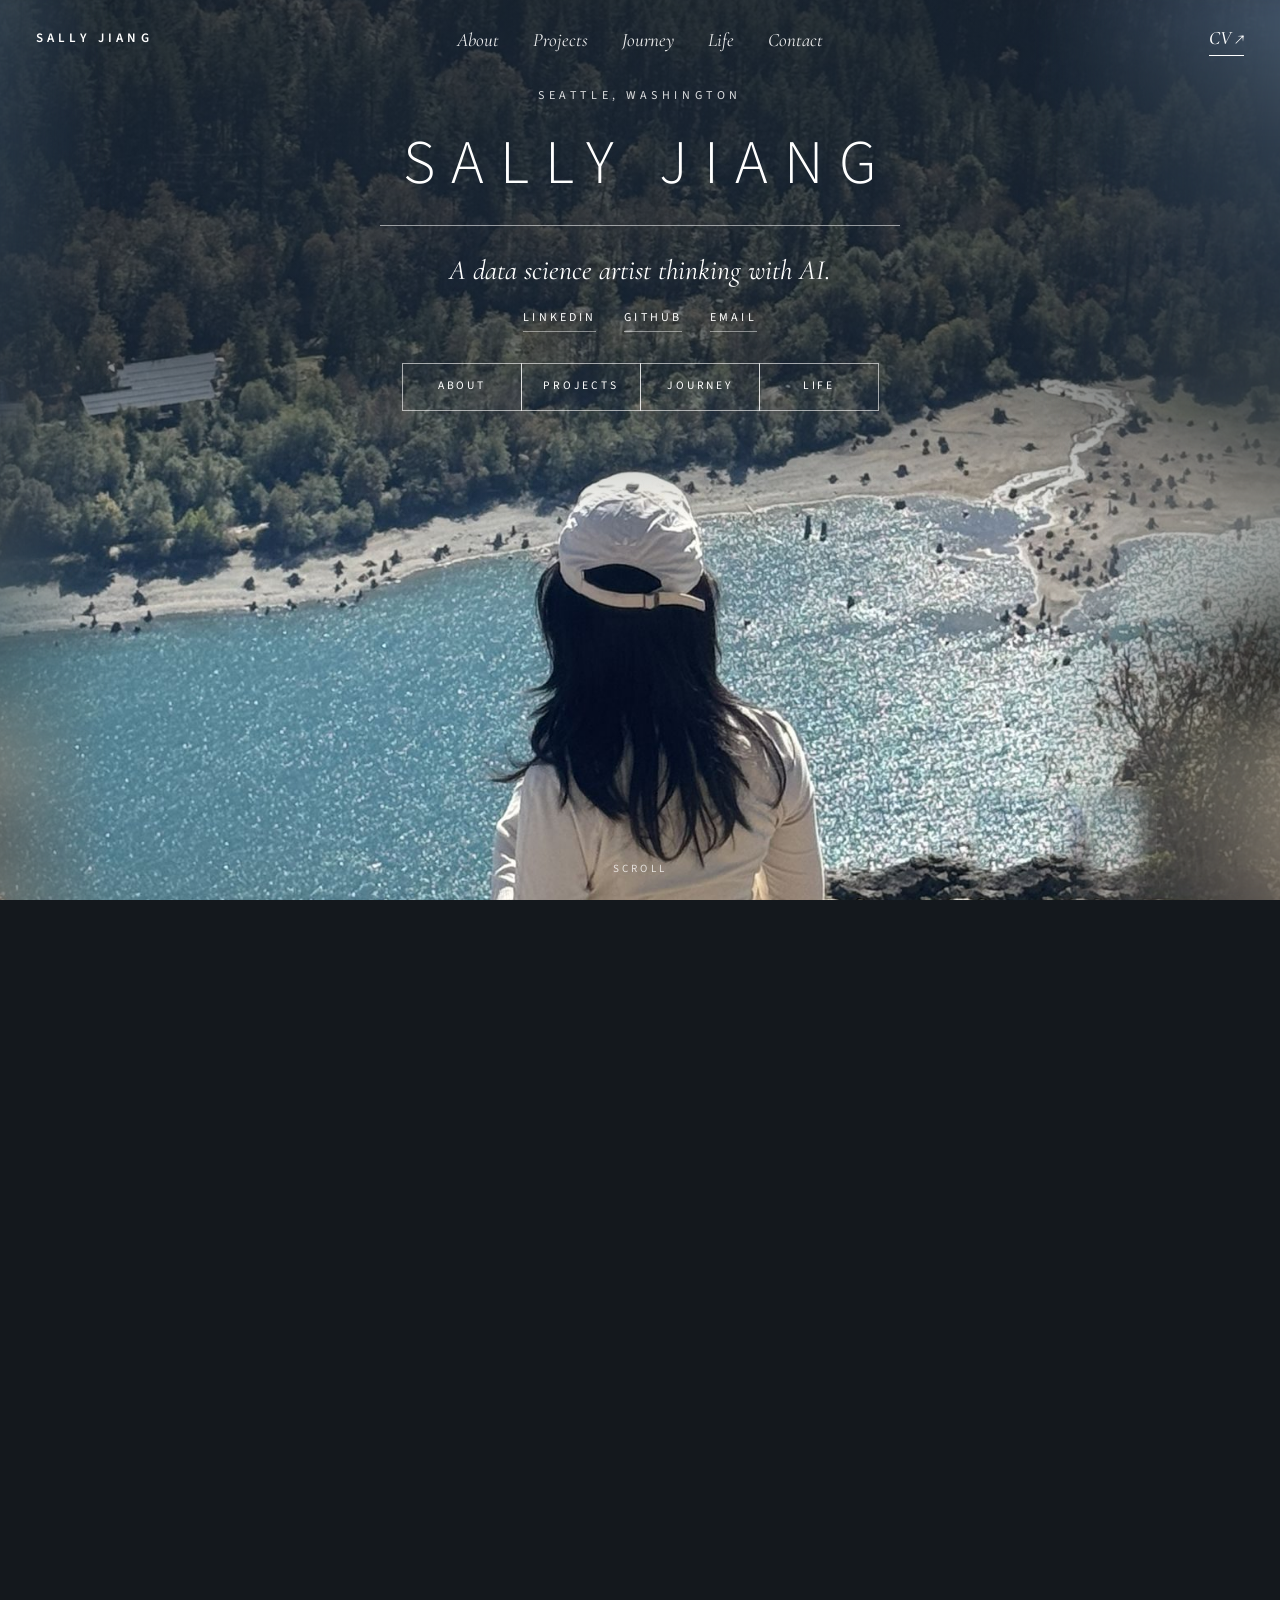
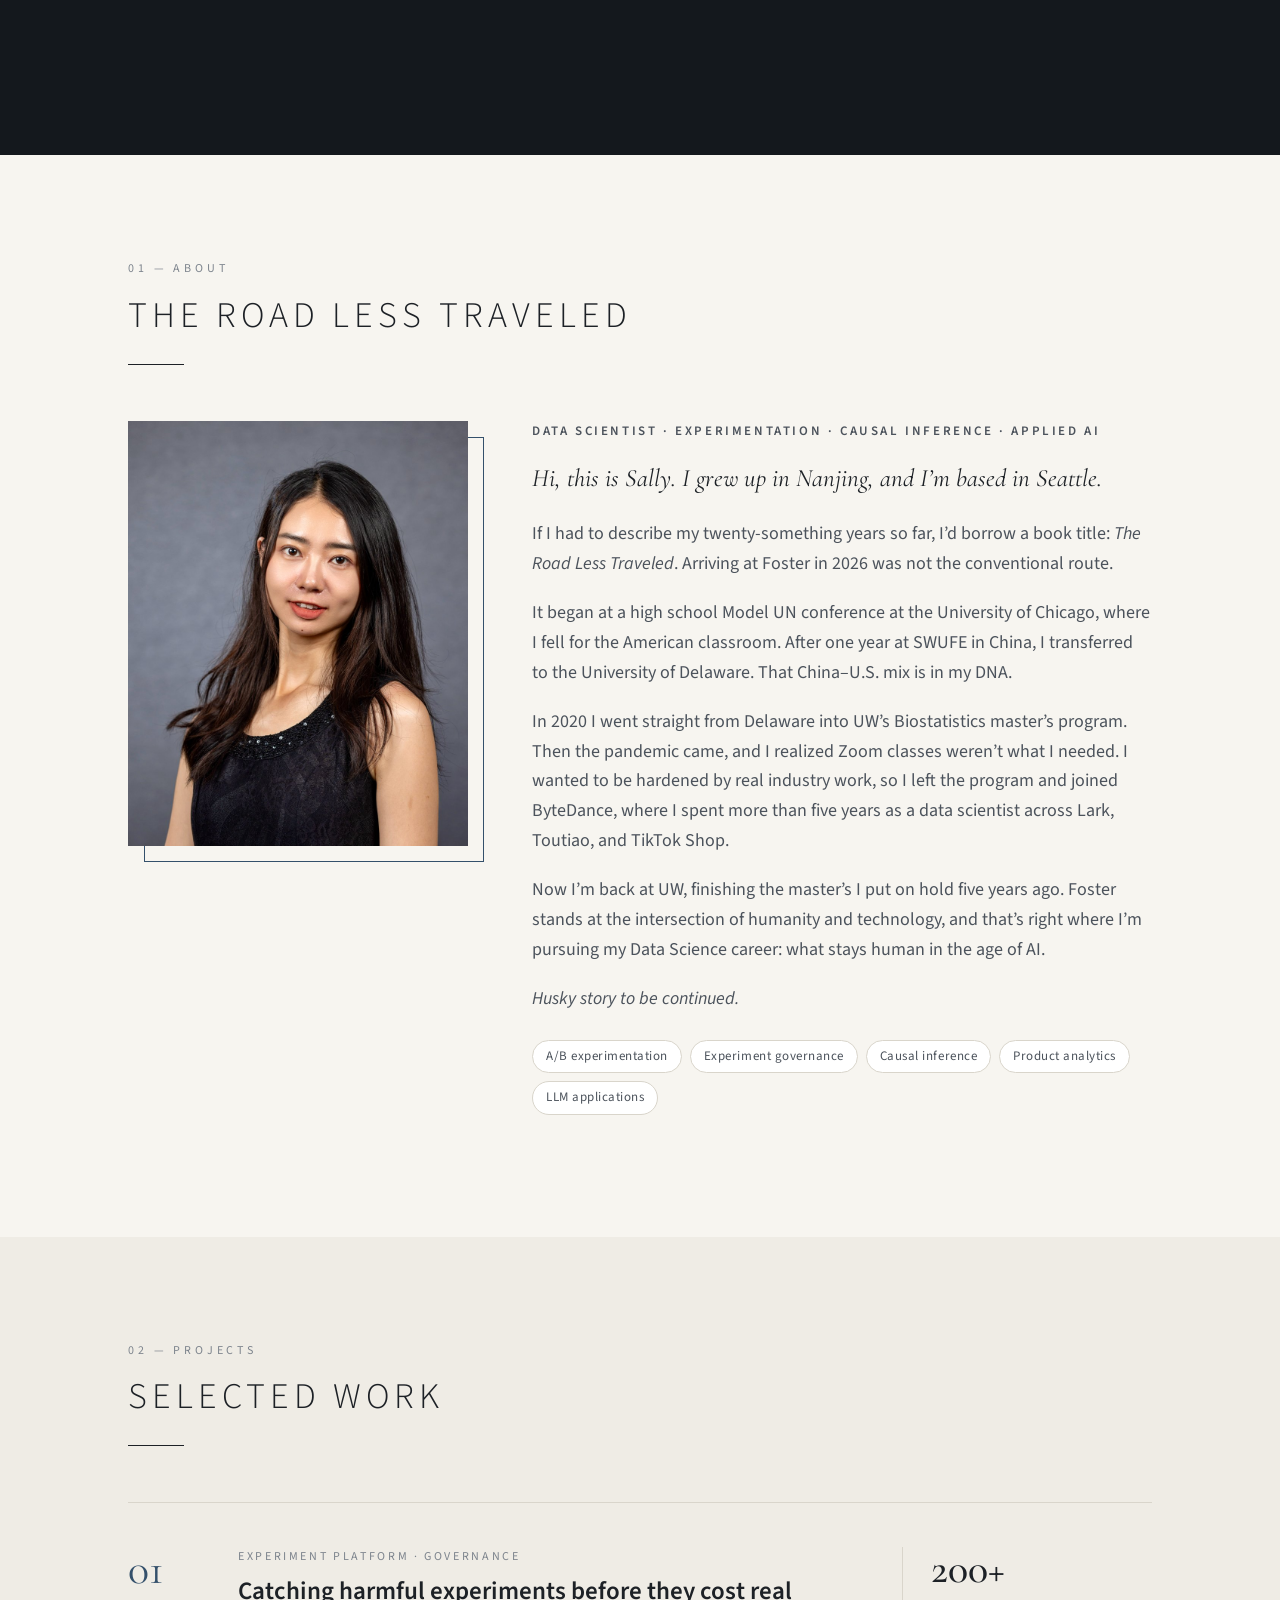
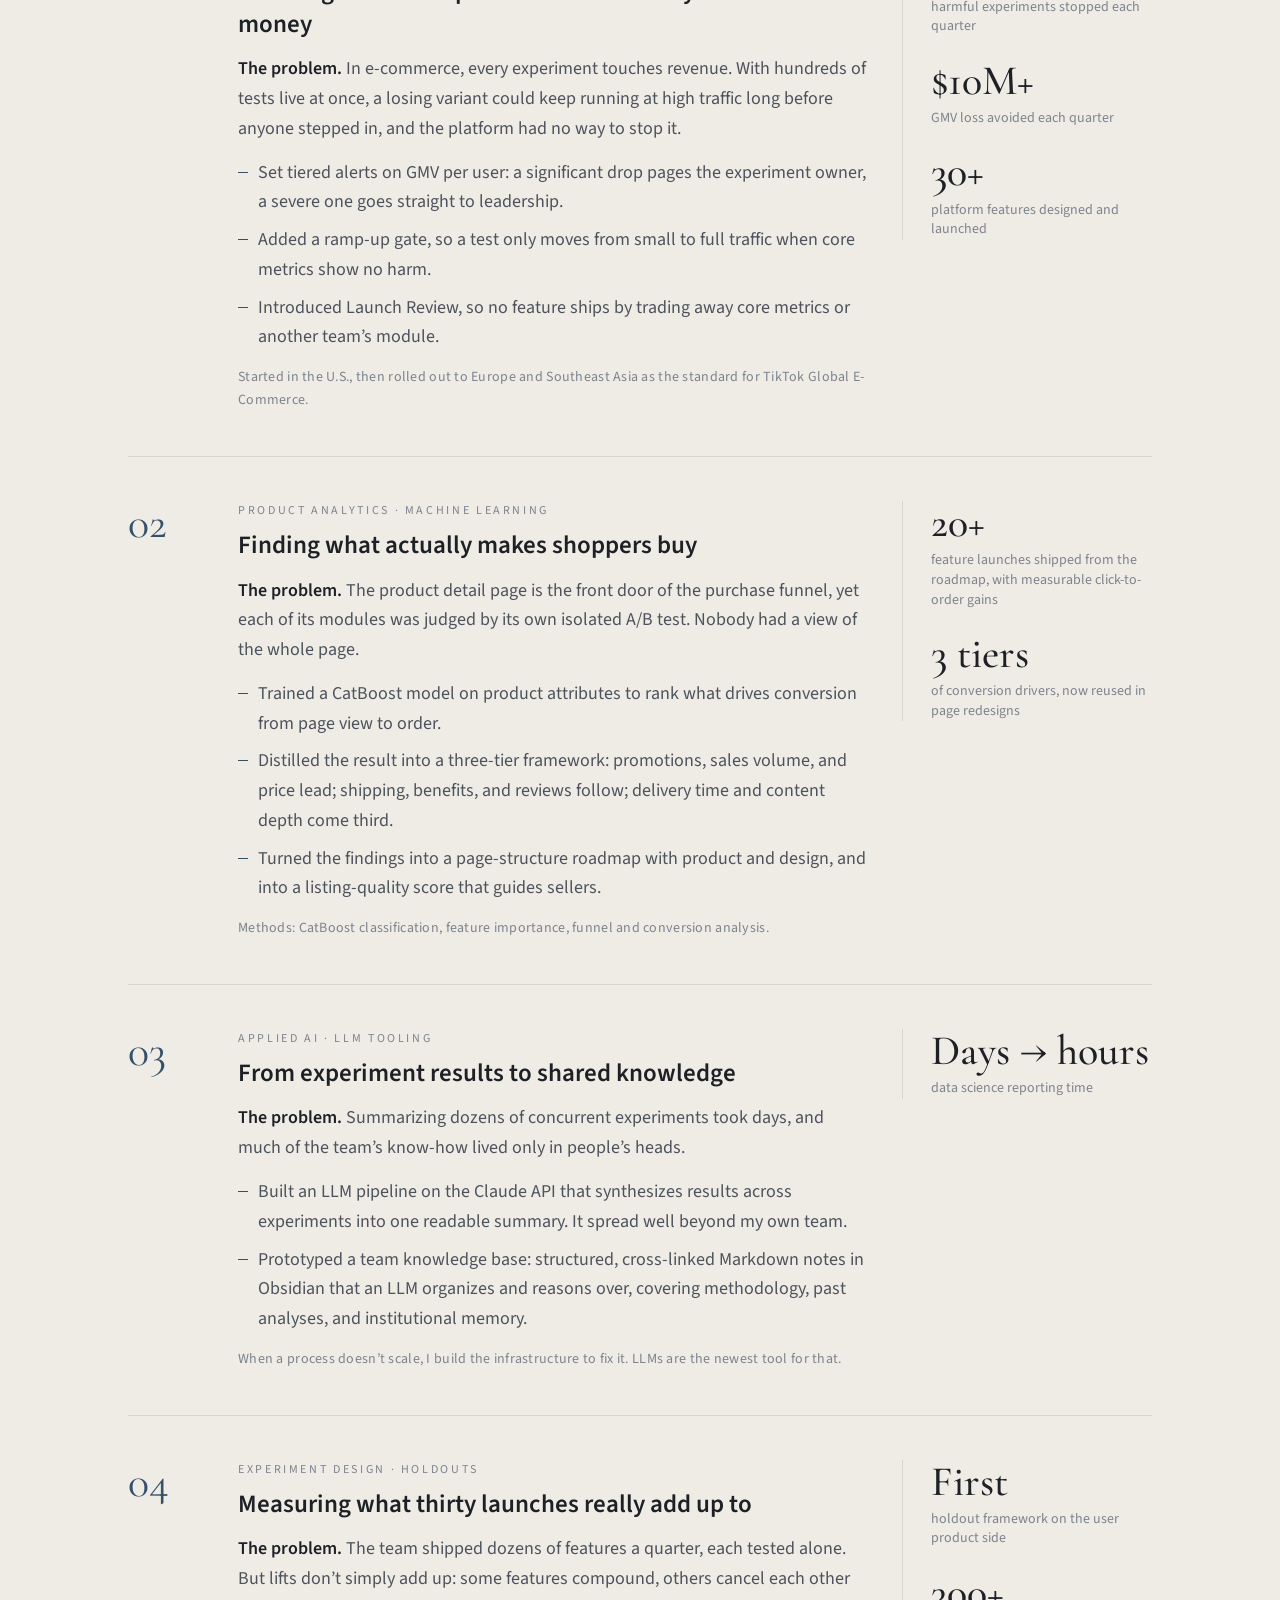
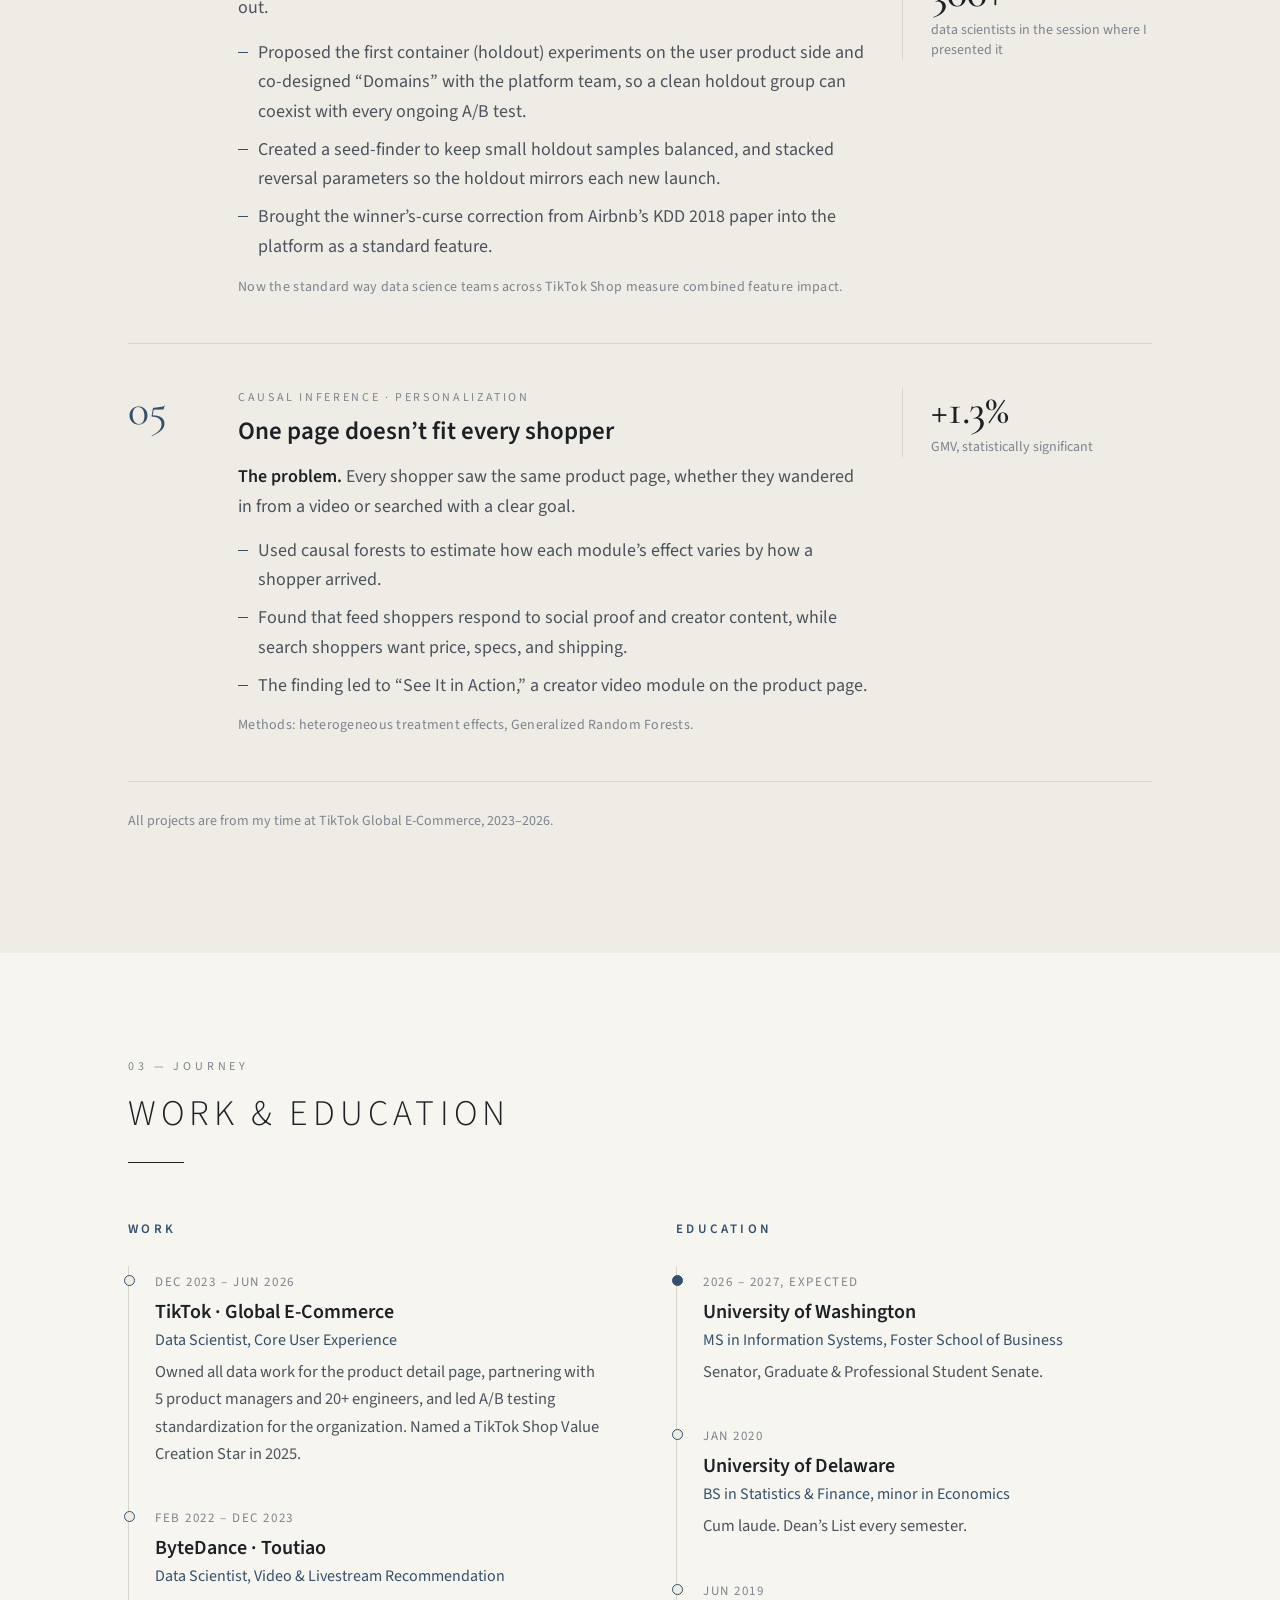
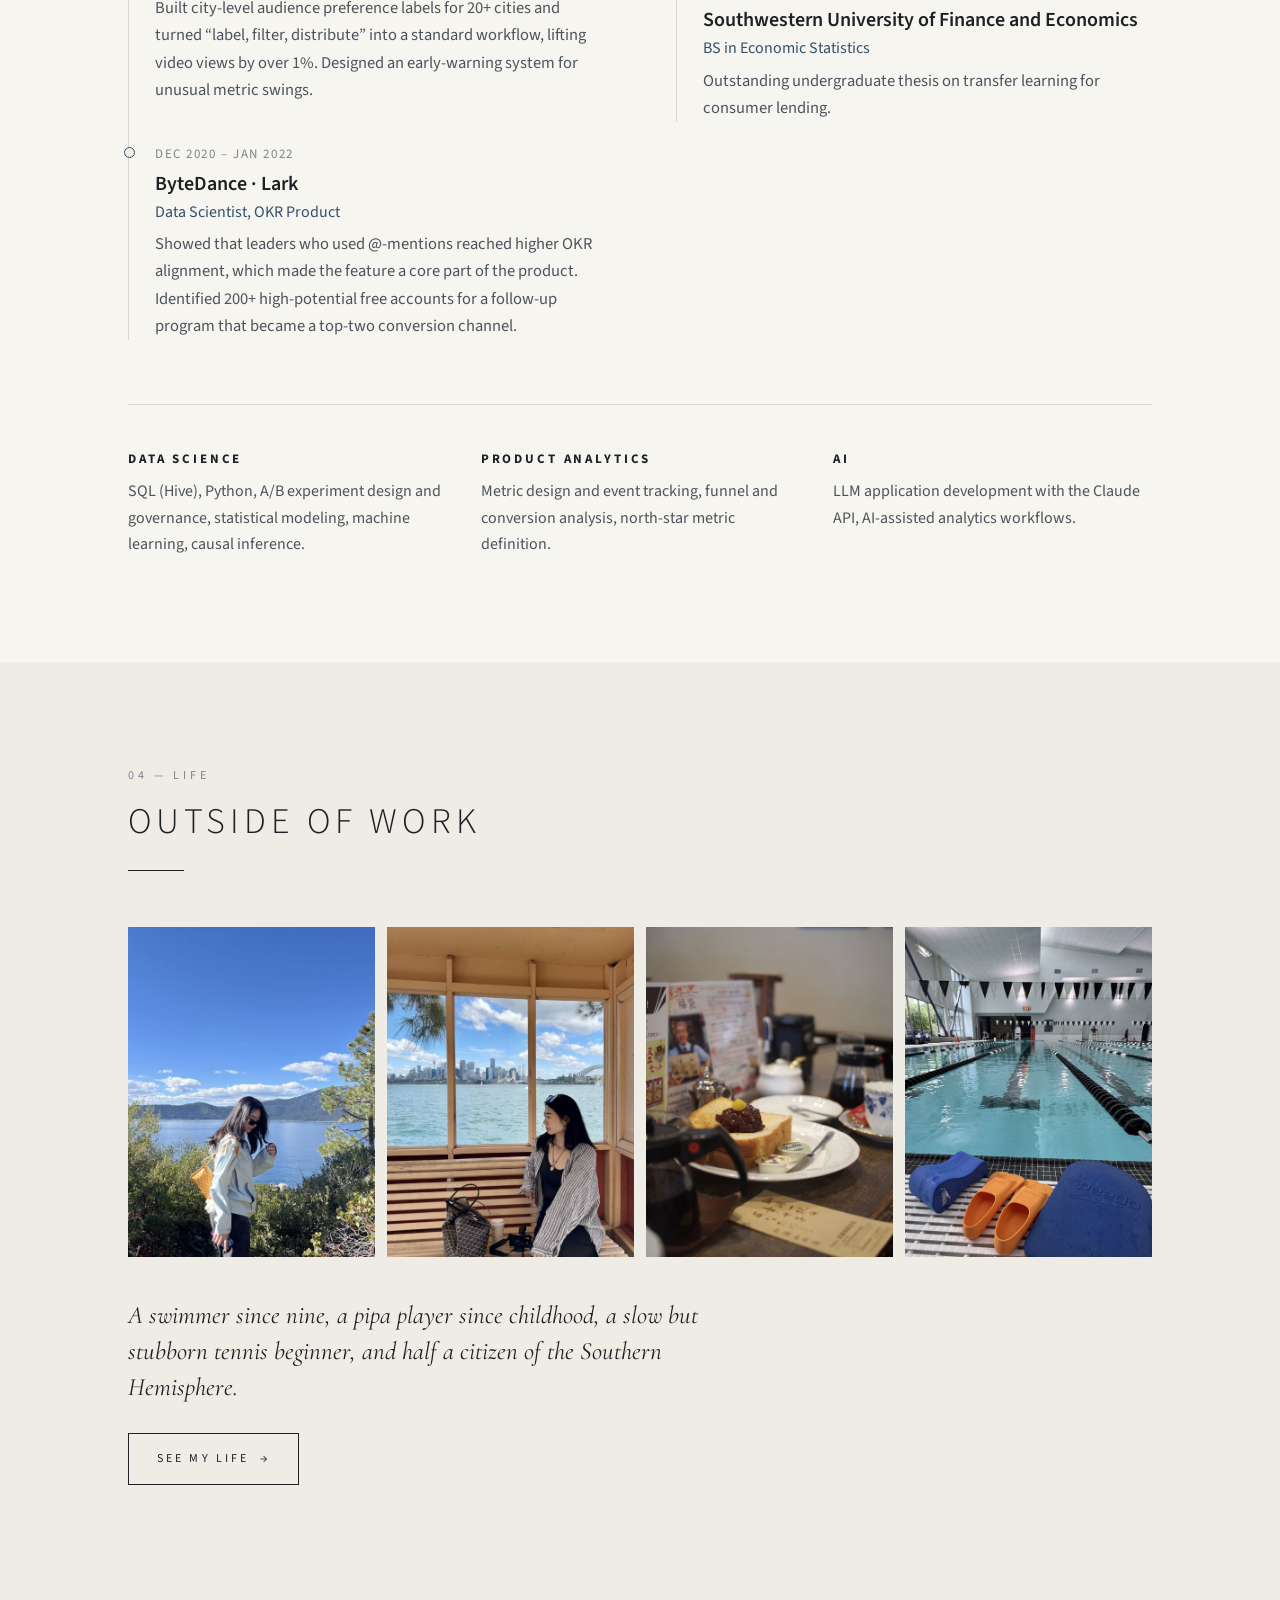
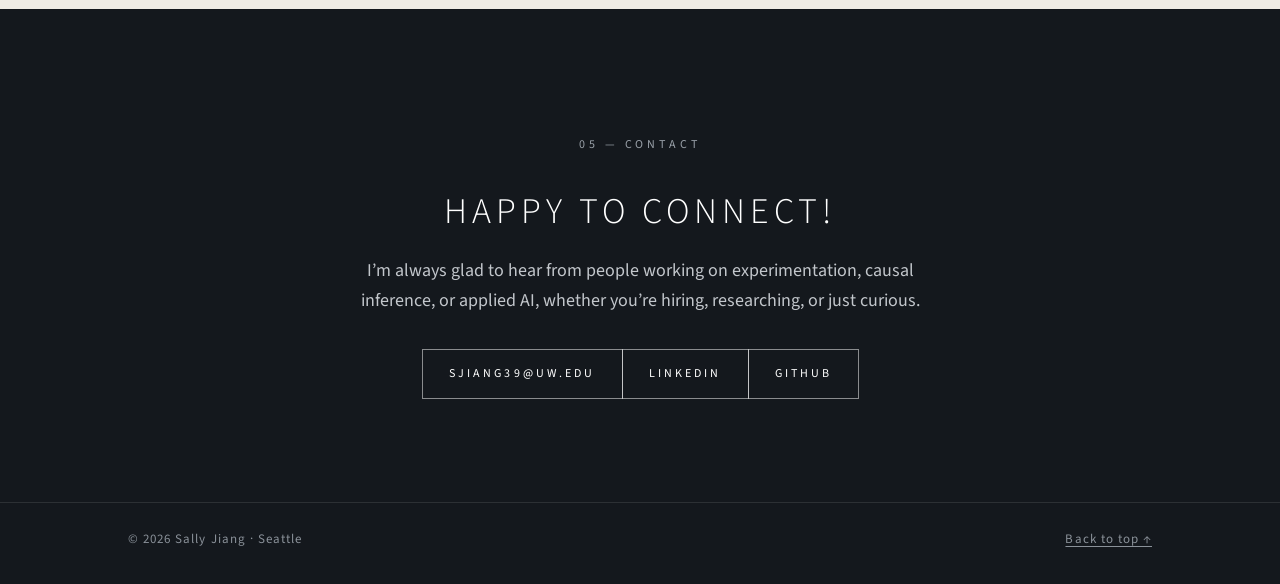
==== commit 990e56a8: "Editorial serif top bar (version D)" ====
--- a/index.html
+++ b/index.html
@@ -18,7 +18,7 @@
 <body>
 
 <header class="topbar" id="topbar">
-  <a class="brand" href="#top"><span class="dot" aria-hidden="true"></span>Sally Jiang</a>
+  <a class="brand" href="#top">Sally Jiang</a>
   <nav aria-label="Primary">
     <a class="opt" href="#about">About</a>
     <a href="#projects">Projects</a>
@@ -26,7 +26,7 @@
     <a href="life.html">Life</a>
     <a class="opt" href="#contact">Contact</a>
   </nav>
-  <a class="cv-btn" href="Sally-Jiang-CV.pdf" target="_blank" rel="noopener">CV</a>
+  <a class="cv-btn" href="Sally-Jiang-CV.pdf" target="_blank" rel="noopener">CV ↗</a>
 </header>
 
 <div class="hero-scroll" id="top">
--- a/style.css
+++ b/style.css
@@ -34,46 +34,43 @@
 
 .wrap { max-width: var(--wrap); margin: 0 auto; padding: 0 28px; }
 
-/* ---------- Top bar (floating pill, like boussioux.com) ---------- */
+/* ---------- Top bar (version D: editorial serif, transparent over the photo) ---------- */
 .topbar {
-  position: fixed; top: 16px; left: 50%; transform: translateX(-50%); z-index: 20;
-  width: min(1020px, calc(100% - 32px));
-  display: flex; align-items: center; justify-content: space-between; gap: 18px;
-  padding: 10px 12px 10px 22px;
-  color: var(--ink);
-  background: rgba(255, 255, 255, .85);
-  -webkit-backdrop-filter: blur(12px); backdrop-filter: blur(12px);
-  border-radius: 999px;
-  box-shadow: 0 10px 32px rgba(20, 30, 50, .14), 0 1px 0 rgba(255, 255, 255, .65) inset;
-  transition: background .3s, box-shadow .3s, padding .3s;
+  position: fixed; top: 0; left: 0; right: 0; z-index: 20;
+  display: grid; grid-template-columns: 1fr auto 1fr; align-items: center; gap: 18px;
+  padding: 22px 36px;
+  color: #fff;
+  background: transparent;
+  border-bottom: 1px solid transparent;
+  transition: background .3s, color .3s, border-color .3s, padding .3s;
 }
 .topbar .brand {
+  justify-self: start;
   display: inline-flex; align-items: center; gap: 10px;
   font-size: 13px; letter-spacing: .32em; text-transform: uppercase;
   color: inherit; text-decoration: none; font-weight: 600;
   white-space: nowrap;
 }
-.topbar .brand .dot {
-  width: 12px; height: 12px; flex: none; border-radius: 50%;
-  background: #2563eb; box-shadow: 0 0 0 4px rgba(37, 99, 235, .16);
-}
-.topbar nav { display: flex; gap: 26px; }
+.topbar nav { justify-self: center; display: flex; gap: 34px; }
 .topbar nav a {
-  font-size: 12px; letter-spacing: .22em; text-transform: uppercase;
-  color: inherit; text-decoration: none; opacity: .8; white-space: nowrap;
-}
-.topbar nav a:hover, .topbar nav a[aria-current] { opacity: 1; border-bottom: 1px solid currentColor; padding-bottom: 3px; }
+  font-family: var(--serif); font-style: italic; font-size: 19px;
+  color: inherit; text-decoration: none; opacity: .92; white-space: nowrap;
+}
+.topbar nav a:hover, .topbar nav a[aria-current] { opacity: 1; border-bottom: 1px solid currentColor; padding-bottom: 2px; }
 .topbar .cv-btn {
-  flex: none;
-  background: #2563eb; color: #fff;
-  font-size: 12px; letter-spacing: .14em; text-transform: uppercase; font-weight: 600;
-  text-decoration: none; padding: 9px 20px; border-radius: 999px;
-  transition: background .2s;
-}
-.topbar .cv-btn:hover { background: #1d4ed8; color: #fff; }
+  justify-self: end;
+  background: transparent; color: inherit;
+  font-family: var(--serif); font-style: italic; font-size: 19px; font-weight: 500;
+  text-decoration: none; padding: 0 0 2px; border-bottom: 1px solid currentColor; border-radius: 0;
+  transition: opacity .2s;
+}
+.topbar .cv-btn:hover { background: transparent; color: inherit; opacity: .75; }
 .topbar.solid {
-  background: rgba(255, 255, 255, .94);
-  box-shadow: 0 12px 36px rgba(20, 30, 50, .18), 0 1px 0 rgba(255, 255, 255, .65) inset;
+  background: var(--paper);
+  color: var(--ink);
+  border-bottom: 1px solid var(--line);
+  box-shadow: none;
+  padding: 16px 36px;
 }
 
 /* ---------- Hero ---------- */
@@ -375,12 +372,13 @@
 }
 @media (max-width: 640px) {
   .wrap { padding: 0 20px; }
-  .topbar { top: 10px; width: calc(100% - 20px); padding: 8px 10px 8px 16px; gap: 12px; }
-  .topbar.solid { padding: 8px 10px 8px 16px; }
-  .topbar nav { gap: 16px; }
+  .topbar { padding: 14px 20px; gap: 12px; }
+  .topbar.solid { padding: 12px 20px; }
+  .topbar nav { gap: 18px; }
+  .topbar nav a { font-size: 16px; }
   .topbar nav a.opt { display: none; }
   .topbar .brand { letter-spacing: .22em; }
-  .topbar .cv-btn { padding: 8px 16px; }
+  .topbar .cv-btn { font-size: 16px; }
   .hero h1 { letter-spacing: .18em; padding-left: .18em; }
   .boxnav a { min-width: 0; flex: 1 1 40%; padding: 13px 10px; }
   .contact .links a { flex: 1 1 100%; }
